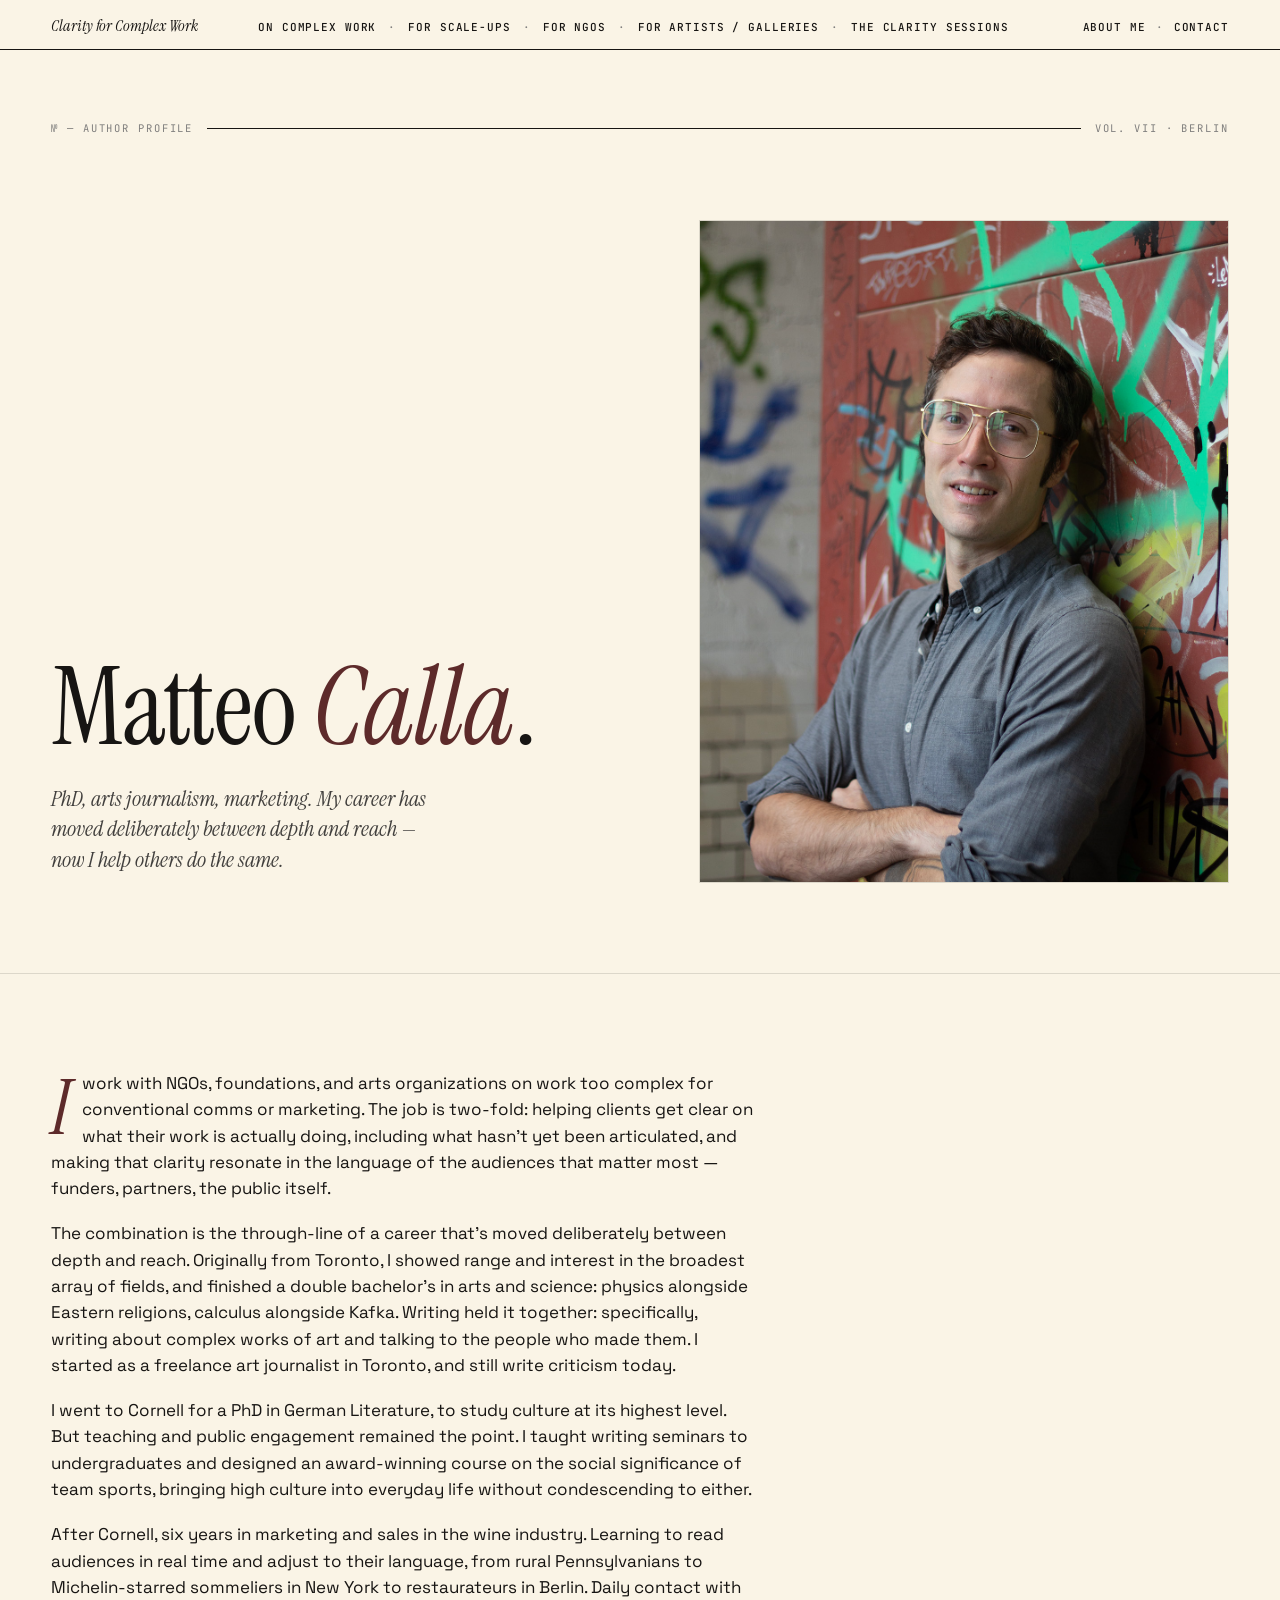
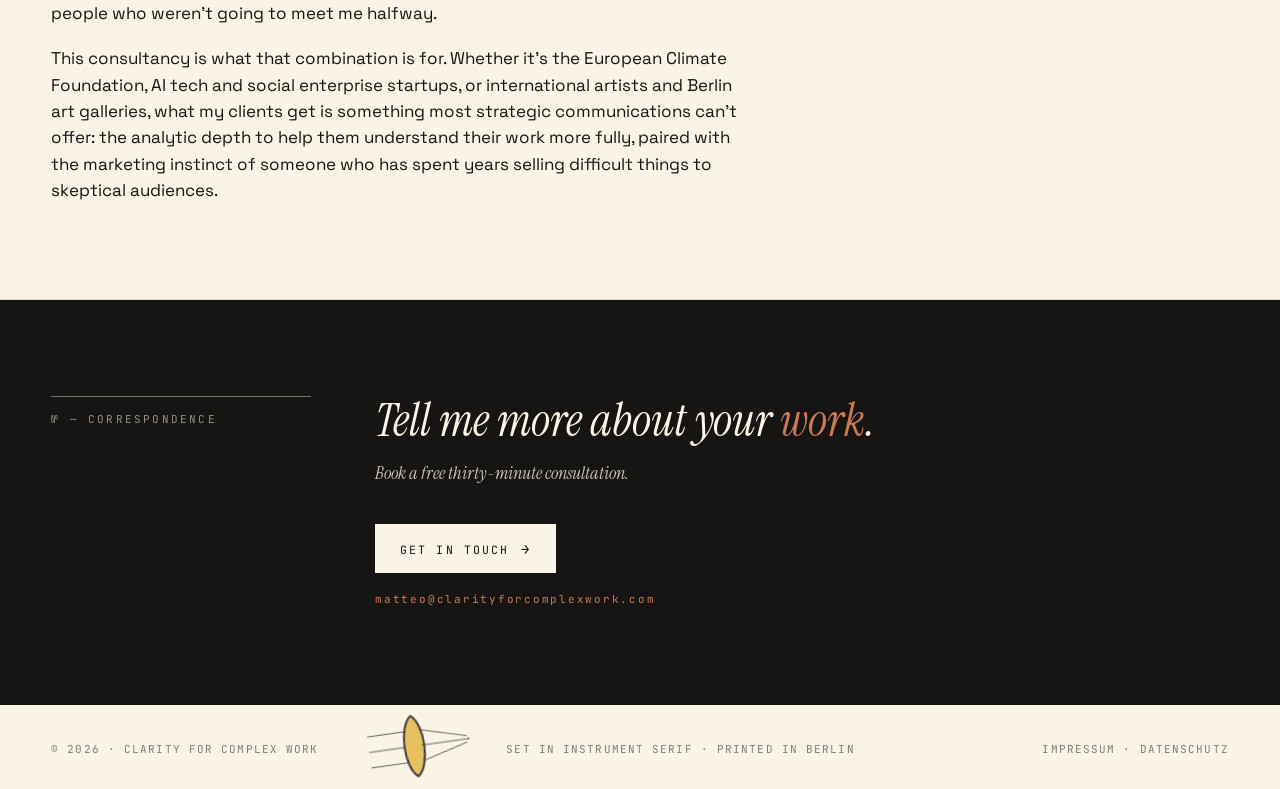
==== about.html @ 265bc861 "Add files via upload" ====
<!doctype html>
<html lang="en">
<head>
  <meta charset="utf-8" />
  <meta name="viewport" content="width=device-width, initial-scale=1" />
  <link rel="icon" type="image/svg+xml" href="favicon.svg" />
  <link rel="apple-touch-icon" href="apple-touch-icon.svg" />
  <title>About Matteo Calla · Clarity for Complex Work</title>
  <meta name="description" content="Matteo Calla. Strategic communications consultant. PhD, arts journalism, marketing – my career has moved deliberately between depth and reach." />

  <!-- Open Graph / social share -->
  <meta property="og:type" content="website" />
  <meta property="og:site_name" content="Clarity for Complex Work" />
  <meta property="og:title" content="About — Matteo Calla" />
  <meta property="og:description" content="Matteo Calla. Strategic communications consultant. PhD, arts journalism, marketing – my career has moved deliberately between depth and reach." />
  <meta property="og:url" content="https://clarityforcomplexwork.com/about.html" />
  <meta property="og:image" content="https://clarityforcomplexwork.com/og-image.png" />
  <meta property="og:image:width" content="1200" />
  <meta property="og:image:height" content="630" />
  <meta name="twitter:card" content="summary_large_image" />
  <meta name="twitter:title" content="About — Matteo Calla" />
  <meta name="twitter:description" content="Matteo Calla. Strategic communications consultant. PhD, arts journalism, marketing – my career has moved deliberately between depth and reach." />
  <meta name="twitter:image" content="https://clarityforcomplexwork.com/og-image.png" />
  <link rel="preconnect" href="https://fonts.googleapis.com" />
  <link rel="preconnect" href="https://fonts.gstatic.com" crossorigin />
  <link
    href="https://fonts.googleapis.com/css2?family=Old+Standard+TT:ital,wght@0,400;0,700;1,400&family=EB+Garamond:ital,wght@0,400;0,500;1,400&family=Instrument+Serif:ital@0;1&family=Playfair+Display:ital,wght@0,400;0,500;1,400&family=Space+Grotesk:wght@400;500;700&family=JetBrains+Mono:wght@400;500&display=swap"
    rel="stylesheet"
  />
  <link rel="stylesheet" href="styles.css" />
</head>
<body class="subpage">

  <!-- Shared nav. The current page's link gets .is-current so the
       active item picks up the accent color treatment. -->
  <nav class="nav">
    <div class="container nav-inner">
      <a class="nav-mark" href="index.html">Clarity <em>for</em> Complex Work</a>
      <button class="nav-toggle" type="button" aria-label="Toggle menu" aria-expanded="false"><span class="nav-toggle-menu">Menu</span><span class="nav-toggle-x">Close</span></button>
      <div class="nav-links">
        <a href="on-complex-work.html">On Complex Work</a>
        <a href="for-scale-ups.html">For Scale-Ups</a>
        <a href="for-ngos.html">For NGOs</a>
        <a href="for-artists.html">For Artists / Galleries</a>
        <a href="clarity-sessions.html">The Clarity Sessions</a>
      </div>
      <div class="nav-personal">
        <a href="about.html" class="is-current">About Me</a>
        <a class="nav-contact" href="mailto:matteo@clarityforcomplexwork.com">Contact</a>
      </div>
    </div>
  </nav>

  <!-- HERO — title + standfirst on the left, portrait on the right. -->
  <header class="sp-hero">
    <div class="container">
      <div class="hero-eyebrow">
        <span>№ — Author Profile</span>
        <span class="he-rule" aria-hidden="true"></span>
        <span class="he-vol">Vol. VII · Berlin</span>
      </div>
      <div class="sp-hero-grid">
        <div class="sp-hero-text">
          <h1 class="sp-title">Matteo <em>Calla</em>.</h1>
          <p class="sp-standfirst">PhD, arts journalism, marketing. My career has moved deliberately between depth and reach &mdash; now I help others do the same.</p>
        </div>
        <figure class="sp-hero-figure about-portrait">
          <img src="matteo-wall.jpg" alt="Portrait of Matteo Calla" />
        </figure>
      </div>
    </div>
  </header>

  <!-- BIO ESSAY — single column, drop cap on the opener. -->
  <section class="sp-section">
    <div class="container">
      <div class="sp-prose">
        <p class="dropcap">I work with NGOs, foundations, and arts organizations on work too complex for conventional comms or marketing. The job is two-fold: helping clients get clear on what their work is actually doing, including what hasn&rsquo;t yet been articulated, and making that clarity resonate in the language of the audiences that matter most &mdash; funders, partners, the public itself.</p>
        <p>The combination is the through-line of a career that’s moved deliberately between depth and reach. Originally from Toronto, I showed range and interest in the broadest array of fields, and finished a double bachelor’s in arts and science: physics alongside Eastern religions, calculus alongside Kafka. Writing held it together: specifically, writing about complex works of art and talking to the people who made them. I started as a freelance art journalist in Toronto, and still write criticism today.</p>
        <p>I went to Cornell for a PhD in German Literature, to study culture at its highest level. But teaching and public engagement remained the point. I taught writing seminars to undergraduates and designed an award-winning course on the social significance of team sports, bringing high culture into everyday life without condescending to either.</p>
        <p>After Cornell, six years in marketing and sales in the wine industry. Learning to read audiences in real time and adjust to their language, from rural Pennsylvanians to Michelin-starred sommeliers in New York to restaurateurs in Berlin. Daily contact with people who weren’t going to meet me halfway.</p>
        <p>This consultancy is what that combination is for. Whether it&rsquo;s the European Climate Foundation, AI tech and social enterprise startups, or international artists and Berlin art galleries, what my clients get is something most strategic communications can&rsquo;t offer: the analytic depth to help them understand their work more fully, paired with the marketing instinct of someone who has spent years selling difficult things to skeptical audiences.</p>
      </div>
    </div>
  </section>

  <!-- CORRESPONDENCE — compact dark CTA shared by every subpage. -->
  <section class="sp-cta">
    <div class="container sp-cta-grid">
      <p class="sp-cta-eyebrow">№ — Correspondence</p>
      <div class="sp-cta-body">
        <p class="sp-cta-line">Tell me more about your <em>work</em>.</p>
        <p class="sp-cta-sub">Book a free thirty-minute consultation.</p>
        <a class="sp-cta-btn" href="mailto:matteo@clarityforcomplexwork.com?subject=Hello%20%E2%80%94%20let%27s%20talk">Get in touch <span class="arr">→</span></a>
        <p class="sp-cta-email">matteo@clarityforcomplexwork.com</p>
      </div>
    </div>
  </section>

  <footer class="foot">
      <div class="marginalia marginalia-foot-lens foot-lens-static" aria-hidden="true">
        <svg viewBox="0 0 280 180" style="display:block;width:100%;height:auto;overflow:visible" aria-hidden="true">
          <defs>
            <filter id="rough-foot-lens" x="-15%" y="-15%" width="130%" height="130%">
              <feTurbulence type="fractalNoise" baseFrequency="0.035" numOctaves="2" seed="23"></feTurbulence>
              <feDisplacementMap in="SourceGraphic" scale="0.9"></feDisplacementMap>
            </filter>
          </defs>
          <g filter="url(#rough-foot-lens)" stroke-linecap="round" stroke-linejoin="round">
            <path d="M 10,52 L 102,52" stroke="var(--ill-ink)" stroke-width="2" fill="none"></path>
            <path d="M 10,90 L 102,90" stroke="var(--ill-ink)" stroke-width="2" fill="none"></path>
            <path d="M 10,128 L 102,128" stroke="var(--ill-ink)" stroke-width="2" fill="none"></path>
            <path d="M 120,16 C 152,40 152,140 120,164 C 88,140 88,40 120,16 Z" fill="var(--ill-fill)" stroke="var(--ill-ink)" stroke-width="5.5"></path>
            <path d="M 138,52 L 248,82" stroke="var(--ill-ink)" stroke-width="2" fill="none"></path>
            <path d="M 138,90 L 248,90" stroke="var(--ill-ink)" stroke-width="2" fill="none"></path>
            <path d="M 138,128 L 248,98" stroke="var(--ill-ink)" stroke-width="2" fill="none"></path>
            <circle cx="252" cy="90" r="2.5" fill="var(--ill-ink)"></circle>
          </g>
        </svg>
      </div>
    <div class="container foot-inner">
      <span>© 2026 · Clarity for Complex Work</span>
      <span>Set in Instrument Serif · Printed in Berlin</span>
      <span><a href="impressum.html">Impressum</a> · <a href="datenschutz.html">Datenschutz</a></span>
    </div>
  </footer>
  <script src="nav-menu.js"></script>
  <!-- Cloudflare Web Analytics -->
  <script defer src='https://static.cloudflareinsights.com/beacon.min.js' data-cf-beacon='{"token": "dcd0d2cc7058401081019d607f569e5e"}'></script>
  <!-- End Cloudflare Web Analytics -->
</body>
</html>
---- styles.css ----
/* Clarity for Complex Work — editorial site */

:root {
  /* Palette — these are the values the home page's React app sets
     at runtime via applyPalette() from TWEAK_DEFAULTS. We mirror them
     here so the subpages (which don't run that JS) render with the
     same paper / ink / accent as the home page. */
  --paper: #FAF4E6;
  --paper-2: #EEE8DB;
  --paper-3: #FAF4E7;
  --ink: #171513;
  --ink-2: #413F3D;
  --margin: #7F7E7D;
  --rule: #DCD7CA;
  --accent: #5D2A2A;
  --accent-soft: #7A5050;

  /* Type — home page's runtime default is Instrument Serif via
     applyFont(), so we use the same stack here. Body prose uses a
     separate sans (Space Grotesk) for legibility — it's more readable
     than the serif at body size and pairs cleanly with Instrument
     Serif on headings. */
  --serif: 'Space Grotesk', system-ui, -apple-system, sans-serif;
  --display: 'Instrument Serif', Georgia, serif;
  --italic: 'Instrument Serif', Georgia, serif;
  --mono: "JetBrains Mono", ui-monospace, "Courier New", monospace;

  --maxw: 1280px;
  --gutter: clamp(20px, 4vw, 56px);
}

* { box-sizing: border-box; }

html, body {
  margin: 0;
  padding: 0;
  background: var(--paper);
  color: var(--ink);
  font-family: var(--serif);
  font-size: 18px;
  line-height: 1.55;
  -webkit-font-smoothing: antialiased;
  text-rendering: optimizeLegibility;
}

body {
  /* subtle paper grain */
  background-image:
    radial-gradient(1px 1px at 22% 38%, rgba(25,23,19,.025) 50%, transparent 51%),
    radial-gradient(1px 1px at 78% 64%, rgba(25,23,19,.02) 50%, transparent 51%),
    radial-gradient(1px 1px at 56% 12%, rgba(25,23,19,.018) 50%, transparent 51%);
  background-size: 7px 7px, 11px 11px, 13px 13px;
}

a { color: var(--ink); text-decoration: none; }
a:hover { color: var(--accent); }

img { max-width: 100%; display: block; }

.container {
  max-width: var(--maxw);
  margin: 0 auto;
  padding-inline: var(--gutter);
}

/* ─── NAV / MASTHEAD BAR ─── */
.nav {
  border-bottom: 1px solid var(--ink);
  padding: 14px 0 10px;
  font-family: var(--mono);
  font-size: 11px;
  letter-spacing: 0.08em;
  text-transform: uppercase;
}
.nav-inner {
  display: flex;
  align-items: baseline;
  justify-content: space-between;
  gap: 24px;
}
.nav-mark {
  font-family: var(--display);
  font-style: italic;
  font-size: 16px;
  text-transform: none;
  letter-spacing: 0;
}
.nav-links {
  display: flex;
  align-items: center;
  gap: 0;
}
.nav-links a {
  color: var(--ink);
  font-weight: 500;
  transition: color .15s;
  text-decoration: none;
  white-space: nowrap;
  padding: 0 clamp(8px, 1.3vw, 16px);
  position: relative;
}
.nav-links a:first-child { padding-left: 0; }
.nav-links a:last-child { padding-right: 0; }
/* Separator dot between nav items — absolutely-positioned ::before
   on every item past the first, sitting at the item's leading edge
   so the dot rests halfway between neighbours. Color is forced to
   --margin so .is-current's accent color doesn't bleed into the dot. */
.nav-links a + a::before {
  content: "·";
  position: absolute;
  left: 0;
  top: 50%;
  transform: translate(-50%, -55%);
  color: var(--margin);
  pointer-events: none;
  font-weight: 400;
}
.nav-links:hover a:not(:hover) { color: var(--margin); }
.nav-links a:hover { color: var(--accent); }
.nav-links a.is-current { color: var(--accent); }
.nav-mark { text-decoration: none; color: var(--ink); }
@media (max-width: 1100px) {
  .nav { font-size: 10px; letter-spacing: 0.06em; }
  .nav-links a { padding: 0 8px; }
}
.nav-date { color: var(--margin); }
/* Contact slot replaces the old Vol/location tag on the far right
   of the masthead. Same mono small-caps tone as the rest of the
   nav so it doesn't pop as a CTA — it just behaves like a nav
   link that happens to open the user's mail client. */
.nav-contact {
  color: var(--ink);
  font-weight: 500;
  text-decoration: none;
  transition: color .15s;
}
.nav-contact:hover { color: var(--accent); }
.nav-links:hover ~ .nav-personal a { color: var(--margin); }

/* Right-aligned cluster pairing About Me with Contact — the two
   personal/transactional links sit together, separated from the
   five practice/idea links in .nav-links by the natural flex gap.
   Same dot-separator treatment as .nav-links for visual continuity. */
.nav-personal {
  display: flex;
  align-items: center;
  gap: 0;
}
.nav-personal a {
  color: var(--ink);
  font-weight: 500;
  padding: 0 14px;
  text-decoration: none;
  transition: color .15s;
  position: relative;
}
.nav-personal a:last-child { padding-right: 0; }
.nav-personal a + a::before {
  content: "·";
  position: absolute;
  left: -4px;
  top: 50%;
  transform: translateY(-50%);
  color: var(--margin);
  font-weight: 400;
}
.nav-personal:hover a:not(:hover) { color: var(--margin); }
.nav-personal a:hover { color: var(--accent); }

/* Mobile menu toggle — a "Menu / Close" text button in the same mono
   small-caps register as the nav (no hamburger icon, to stay in the
   editorial voice). Hidden on desktop; revealed ≤800px where it
   expands the full nav as a stacked list. (800px, not 720, because the
   horizontal nav stops fitting below ~795px.) */
.nav-toggle {
  display: none;
  background: none;
  border: 0;
  margin: 0;
  padding: 0;
  font-family: var(--mono);
  font-size: 11px;
  letter-spacing: 0.18em;
  text-transform: uppercase;
  color: var(--ink);
  cursor: pointer;
}
.nav-toggle .nav-toggle-x { display: none; }
.nav.nav-open .nav-toggle .nav-toggle-menu { display: none; }
.nav.nav-open .nav-toggle .nav-toggle-x { display: inline; }

/* Tablet band (801–880px): the masthead stays in its full horizontal
   layout here. The five practice links plus the mark and the right-hand
   About/Contact cluster only just fit, so tighten the inter-cluster gap
   and per-link padding in this band. Below 801px the horizontal nav
   cannot fit at all (it needs ~783px), so the stacked menu engages
   instead (see the ≤880px block below). The old 801–880 "cram" band
   (tightened gaps/padding) was removed: at tablet widths it left
   "Clarity for Complex Work" and "About Me" jammed against the row, so
   the toggle now takes over for the entire ≤880 range instead. */
@media (max-width: 880px) {
  .nav-inner { flex-wrap: wrap; align-items: center; }
  .nav-toggle { display: inline-flex; margin-left: auto; }

  /* Collapsed by default; both clusters become full-width stacked
     lists when the nav is open. */
  .nav-links,
  .nav-personal {
    display: none;
    flex-basis: 100%;
    width: 100%;
    flex-direction: column;
    align-items: stretch;
    gap: 0;
  }
  .nav.nav-open .nav-links { display: flex; margin-top: 12px; }
  .nav.nav-open .nav-personal { display: flex; margin-bottom: 4px; }
  .nav.nav-open .nav-personal a:not(.nav-contact) { display: block; }

  .nav-links a,
  .nav-personal a {
    display: block;
    width: 100%;
    padding: 14px 0;
    border-top: 1px solid var(--rule);
  }
  .nav-links a:first-child { padding-left: 0; }
  /* Drop the inline dot separators in stacked mode. */
  .nav-links a + a::before,
  .nav-personal a + a::before { display: none; }
}

/* ─────────────────────────────────────────────────────────────
   SUBPAGE CHROME — shared by About / Complexity / vertical pages
   These classes are prefixed sp-* to avoid collisions with the
   home-page classes. Subpages share the .nav and .foot from
   above, so chrome stays in lockstep with the home page.
   ───────────────────────────────────────────────────────────── */
body.subpage {
  background: var(--paper);
  color: var(--ink);
  font-family: var(--serif);
}

/* HERO — eyebrow line + 2-column title/photo block. The right
   column carries the hero image (real on About, placeholder on
   the verticals) so the page opens with both a face and a
   sentence. */
.sp-hero {
  padding: clamp(40px, 5.5vw, 76px) 0 clamp(48px, 7vw, 96px);
  border-bottom: 1px solid var(--rule);
}
.sp-hero .hero-eyebrow {
  margin-bottom: clamp(52px, 7vw, 84px);
}
.sp-hero-grid {
  display: grid;
  grid-template-columns: 1.1fr 1fr;
  gap: clamp(36px, 5vw, 72px);
  align-items: end;
}
.sp-hero-text { padding-bottom: 8px; }
.sp-title {
  font-family: 'Instrument Serif', 'Old Standard TT', Georgia, serif;
  font-weight: 400;
  font-size: clamp(58px, 8.5vw, 132px);
  line-height: 0.93;
  letter-spacing: -0.012em;
  margin: 0 0 26px;
  color: var(--ink);
  text-wrap: balance;
}
.sp-title em { font-style: italic; color: var(--accent); }
.sp-standfirst {
  font-family: var(--display);
  font-style: italic;
  font-size: clamp(18px, 1.7vw, 24px);
  line-height: 1.4;
  color: var(--ink-2);
  max-width: 40ch;
  margin: 0;
  text-wrap: pretty;
}

/* Text-only subpage heroes (the verticals + the essay — NOT the About
   portrait hero, NOT the cs-page): replace the full-width rule under the
   hero with a partial rule that spans only the title block, and tighten
   the drop into the first section so it no longer reads as the same big
   canyon used before the dark CTA. */
body:not(.cs-page) .sp-hero:has(> .container > .sp-hero-text) {
  border-bottom: 0;
  padding-bottom: clamp(26px, 3.2vw, 44px);
}
body:not(.cs-page) .sp-hero > .container > .sp-hero-text::after {
  content: "";
  display: block;
  width: clamp(240px, 46vw, 600px);
  max-width: 100%;
  height: 1px;
  background: var(--rule);
  margin-top: clamp(20px, 2.4vw, 32px);
}
body:not(.cs-page) .sp-hero:has(> .container > .sp-hero-text) + .sp-section {
  padding-top: clamp(28px, 3.4vw, 48px);
}

/* Hero figure — wraps either the real <img> or a placeholder
   block. Aspect-ratio keeps the layout stable across pages. */
.sp-hero-figure {
  margin: 0;
  aspect-ratio: 4/5;
  background: var(--paper-2);
  overflow: hidden;
  border: 1px solid var(--rule);
  position: relative;
}
.sp-hero-figure img {
  width: 100%;
  height: 100%;
  object-fit: cover;
  display: block;
}
.sp-photo-placeholder {
  position: absolute;
  inset: 0;
  background: repeating-linear-gradient(135deg, var(--paper-2) 0 14px, var(--paper-3) 14px 28px);
  display: flex;
  align-items: center;
  justify-content: center;
}
.sp-photo-placeholder::after {
  content: "Hero photo placeholder";
  font-family: var(--mono);
  font-size: 11px;
  letter-spacing: 0.2em;
  text-transform: uppercase;
  color: var(--margin);
}

/* SECTION — generic editorial section between hero and CTA. */
.sp-section {
  padding: clamp(56px, 7.5vw, 104px) 0;
  border-bottom: 1px solid var(--rule);
}
.sp-section:last-of-type { border-bottom: 0; }
.sp-section-eyebrow {
  font-family: var(--mono);
  font-size: 11.5px;
  letter-spacing: 0.22em;
  text-transform: uppercase;
  color: var(--ink);
  font-weight: 500;
  margin: 0 0 36px;
}
.sp-section-title {
  font-family: var(--display);
  font-style: italic;
  font-size: clamp(36px, 4.6vw, 64px);
  line-height: 1.04;
  margin: 0 0 clamp(28px, 3vw, 44px);
  color: var(--ink);
  text-wrap: balance;
}
.sp-section-title em { color: var(--accent); }
.sp-section-subtitle {
  font-family: var(--display);
  font-style: italic;
  font-size: clamp(20px, 1.8vw, 26px);
  line-height: 1.35;
  color: var(--ink-2);
  display: inline-block;
  max-width: 64ch;
  margin: 0 0 40px;
  padding-bottom: clamp(18px, 2vw, 28px);
  border-bottom: 1px solid var(--rule);
}

/* PROSE — editorial body text used by both About and Complexity
   essays, and by the vertical pages' Problem / Approach blocks. */
/* ─── ESSAY STRUCTURE (On Complex Work) ────────────────────────────
   Breaks a long single-column essay into three labelled movements
   with a structured "three ways" inset and one pull quote, so the
   page reads as a composed feature rather than a wall of text. */

/* Part label — mono eyebrow opening each movement, with a hairline
   rule above it for a clean section break. The first one drops the
   rule + top space since it sits right under the hero. */
.essay-part {
  font-family: var(--mono);
  font-size: 11.5px;
  letter-spacing: 0.22em;
  text-transform: uppercase;
  color: var(--margin);
  font-weight: 500;
  margin: clamp(40px, 5vw, 64px) 0 24px;
}
.essay-part:first-child {
  margin-top: 0;
}

/* Pull quote — hoists a vivid line out of the body into large
   display italic, indented with an accent rule. Breaks the column
   visually and gives the essay's best image room to breathe. */
/* Pull quote — centered within the text column (matches the prose
   measure, left-aligned like the body), moderate display size,
   measure tuned so it wraps to three lines at most. */
.essay-pull {
  margin: clamp(32px, 4vw, 52px) 0;
  padding: 0;
  max-width: 64ch;
  text-align: center;
}
.essay-pull blockquote {
  margin: 0 auto;
  max-width: 46ch;
  font-family: var(--display);
  font-style: italic;
  font-weight: 400;
  font-size: clamp(23px, 2.1vw, 30px);
  line-height: 1.2;
  letter-spacing: -0.005em;
  color: var(--accent);
  text-wrap: balance;
}
@media (max-width: 640px) {
  .essay-pull {
    margin: 1.8em 0;
  }
}

/* Three-ways inset — each "way" is a labelled row (mono number +
   italic display name on the left, body on the right), separated
   by hairlines. Mirrors the services-stack treatment so the page's
   most argument-dense passage becomes its most scannable. */
.essay-ways {
  display: grid;
  grid-template-columns: 1fr;
  margin: 4px 0 0;
}
.essay-way {
  display: grid;
  grid-template-columns: 240px 1fr;
  gap: 48px;
  padding: 26px 0 30px;
  align-items: start;
  border-bottom: 1px solid var(--rule);
}
.essay-way:first-child { padding-top: 0; }
.essay-way-head {
  display: flex;
  flex-direction: column;
  gap: 10px;
}
.essay-way-num {
  font-family: var(--mono);
  font-size: 11px;
  letter-spacing: 0.22em;
  text-transform: uppercase;
  color: var(--accent);
  font-weight: 500;
}
.essay-way-name {
  font-family: var(--display);
  font-style: italic;
  font-weight: 400;
  font-size: clamp(24px, 2.2vw, 32px);
  line-height: 1.05;
  color: var(--ink);
  letter-spacing: -0.005em;
  text-wrap: balance;
}
.essay-way-body {
  font-family: var(--serif);
  font-size: clamp(17px, 1.25vw, 19px);
  line-height: 1.55;
  color: var(--ink);
  text-wrap: pretty;
}
.essay-way-body p { margin: 0; }

/* Synthesis paragraph after the inset — slightly inset emphasis to
   read as the passage's conclusion. */
.essay-synthesis {
  margin-top: clamp(26px, 3vw, 38px);
}

@media (max-width: 720px) {
  .essay-way {
    grid-template-columns: 1fr;
    gap: 12px;
  }
}

/* ─── existing prose styles continue below ─────────────────────── */
.sp-prose {
  font-family: var(--serif);
  font-size: clamp(17px, 1.25vw, 19px);
  line-height: 1.55;
  color: var(--ink);
  max-width: 64ch;
  text-wrap: pretty;
}
.sp-prose p { margin: 0 0 1.1em; }
.sp-prose p:last-child { margin: 0; }
.sp-prose .dropcap::first-letter {
  font-family: var(--display);
  font-style: italic;
  font-size: 4.4em;
  float: left;
  line-height: 0.85;
  padding: 6px 12px 0 0;
  color: var(--accent);
}

/* LEDE — opening pull paragraph in essays / vertical pages.
   Larger italic display type, sits above the body and announces
   the argument like a deck on a feature story. */
.sp-prose .sp-prose-lede {
  font-family: var(--display);
  font-style: italic;
  font-weight: 400;
  font-size: clamp(22px, 2vw, 30px);
  line-height: 1.2;
  color: var(--accent);
  margin: 0 0 1.4em;
  max-width: none;
}
.sp-prose .sp-prose-lede > span {
  display: block;
  text-wrap: balance;
}
/* CODA — closing sentence framed as a pulled summary.
   Inline within its paragraph; bumps weight + size and shifts to
   the accent ink so it lands as the last word. */
.sp-prose .sp-prose-coda {
  font-style: italic;
  font-weight: 500;
  color: var(--accent);
  box-shadow: inset 0 -0.15em 0 rgba(201, 122, 85, 0.18);
  padding: 0 0.02em;
}
/* Underlined variant of the coda — a real rule beneath the line
   rather than the faint highlight, for a closing sentence that
   wants to land as the essay's signature. */
.sp-prose .sp-prose-coda--underline {
  box-shadow: none;
  text-decoration: underline;
  text-decoration-color: var(--accent);
  text-decoration-thickness: 1px;
  text-underline-offset: 0.18em;
}

/* SERVICES STACK — three labelled blocks (Strategic Comms /
   Thought Advisory / Workshops), filtered to a single audience
   column. Big serif items, mono row-label, thin rules. */
/* ─── SERVICES STACK — vertical pages (For Scale-Ups / NGOs /
   Artists). Editorial index treatment: mono number kicker + a
   bold serif-italic category title on the left, vertical
   italic-serif deliverables list with dotted rules on the right.
   Sub-list reads like a print-catalogue table of contents. */
.sp-svc-stack {
  display: grid;
  grid-template-columns: 1fr;
}
.sp-svc-block {
  display: grid;
  grid-template-columns: 260px 1fr;
  gap: 56px;
  padding: 28px 0 32px;
  align-items: start;
  border-bottom: 1px solid var(--rule);
}
.sp-svc-block:first-child { padding-top: 0; }
.sp-svc-block:last-child { border-bottom: 0; padding-bottom: 0; }
.sp-svc-label {
  display: flex;
  flex-direction: column;
  gap: 8px;
  font-family: var(--mono);
  font-size: 11px;
  letter-spacing: 0.22em;
  text-transform: uppercase;
  color: var(--ink);
}
.sp-svc-label .sp-svc-num {
  font-family: var(--mono);
  font-size: 11px;
  letter-spacing: 0.22em;
  text-transform: uppercase;
  color: var(--margin);
  font-weight: 500;
}
.sp-svc-label .sp-svc-name {
  font-family: var(--display);
  font-style: italic;
  font-weight: 400;
  font-size: clamp(26px, 2.4vw, 34px);
  line-height: 1.05;
  color: var(--ink);
  text-transform: none;
  letter-spacing: -0.005em;
  text-wrap: balance;
}
.sp-svc-list {
  list-style: none;
  margin: 0;
  padding: 0;
  font-family: var(--display);
  font-style: italic;
  font-weight: 400;
  font-size: clamp(22px, 2vw, 28px);
  line-height: 1.22;
  color: var(--ink);
}
.sp-svc-list li {
  padding: 6px 0;
  position: relative;
}
.sp-svc-list li::after { content: none; }

/* Stacked layout (mobile/tablet): the desktop version separates each
   service title from its list by putting it in its own left column. Once
   the block collapses to one column that cue is gone and the italic-serif
   title blends into the italic-serif list below it. Instrument Serif has no
   true bold (faux-bold looks crude), so instead set the title UPRIGHT and
   larger — an upright serif heading over an italic list is a clean
   hierarchy — and open up the gap so each title clearly heads its group. */
@media (max-width: 880px) {
  .sp-svc-block { gap: 4px; }
  .sp-svc-label { margin-bottom: 14px; }
  .sp-svc-label .sp-svc-name {
    font-style: normal;
    font-size: clamp(30px, 6vw, 38px);
    letter-spacing: -0.01em;
  }
}

/* CASE STUDY — redesigned per Matteo's brief. Top bar with the
   client name on the left and the year on the right, separated
   by a rule; deliverable type in mono caps beneath. Then a two-
   column block with the logo card and a single flowing description
   paragraph. Below it, a full-width testimonial block on its own
   tinted background with a circular avatar (or headshot) on the
   left and a large italic pull quote on the right. */
.sp-case-head {
  display: flex;
  justify-content: space-between;
  align-items: baseline;
  padding-bottom: 12px;
  margin: 0 0 8px;
  border-bottom: 1px solid var(--ink);
  gap: 16px;
  flex-wrap: wrap;
}
.sp-case-client {
  font-family: var(--display);
  font-style: italic;
  font-size: clamp(28px, 3.2vw, 42px);
  line-height: 1.05;
  margin: 0;
  color: var(--ink);
}
.sp-case-year {
  font-family: var(--mono);
  font-size: 11.5px;
  letter-spacing: 0.2em;
  color: var(--margin);
}
.sp-case-deliv {
  font-family: var(--mono);
  font-size: 11px;
  letter-spacing: 0.22em;
  text-transform: uppercase;
  color: var(--accent);
  margin: 0 0 clamp(32px, 4vw, 52px);
}
.sp-case-body {
  display: grid;
  grid-template-columns: 1fr 1.3fr;
  gap: clamp(36px, 4.5vw, 64px);
  align-items: start;
  margin: 0 0 clamp(44px, 5.5vw, 72px);
}
.sp-case-figure {
  aspect-ratio: 4/3;
  display: flex;
  align-items: center;
  justify-content: center;
  padding: clamp(32px, 4vw, 56px);
  border: 1px solid var(--ink);
  box-sizing: border-box;
}
.sp-case-figure img {
  max-width: 78%;
  max-height: 70%;
  object-fit: contain;
  display: block;
}
/* Full-bleed variant — for a logo that is itself a two-tone brand card
   (JERGON): fill the figure with the artwork so there's no letterbox and
   no seam between the logo's own colour split and a faked gradient bg. */
.sp-case-figure--bleed { padding: 0; }
.sp-case-figure--bleed img {
  max-width: 100%;
  max-height: 100%;
  width: 100%;
  height: 100%;
  object-fit: cover;
}
.sp-case-desc p {
  font-family: var(--serif);
  font-size: clamp(16.5px, 1.25vw, 19px);
  line-height: 1.55;
  color: var(--ink);
  margin: 0 0 1.1em;
  text-wrap: pretty;
}
.sp-case-desc p:last-child { margin: 0; }
/* Full-width testimonial. Lives below the body, fills the section
   container, with a tinted card background to set it off. */
.sp-case-quote {
  margin: 0;
  padding: clamp(40px, 5vw, 64px) clamp(32px, 5vw, 64px);
  background: var(--paper-2);
  border: 1px solid var(--rule);
  display: grid;
  grid-template-columns: 130px 1fr;
  gap: clamp(28px, 3.6vw, 52px);
  align-items: center;
}
.sp-case-avatar {
  width: 130px;
  height: 130px;
  border-radius: 50%;
  background: linear-gradient(135deg, #6b3232, #5d2a2a);
  display: flex;
  align-items: center;
  justify-content: center;
  color: var(--paper);
  font-family: var(--display);
  font-style: italic;
  font-size: 40px;
  letter-spacing: 0;
  overflow: hidden;
}
.sp-case-avatar img {
  width: 100%;
  height: 100%;
  object-fit: cover;
}
.sp-case-quote blockquote {
  margin: 0;
}
.sp-case-quote blockquote p {
  font-family: var(--display);
  font-style: italic;
  font-size: clamp(22px, 2.2vw, 34px);
  line-height: 1.28;
  color: var(--ink);
  margin: 0 0 18px;
  text-wrap: pretty;
}
.sp-case-quote blockquote p em { color: var(--accent); font-style: italic; }
.sp-case-quote blockquote p.sp-case-quote-body {
  font-family: var(--serif);
  font-style: normal;
  font-size: clamp(18px, 1.5vw, 22px);
  line-height: 1.55;
  color: var(--ink);
  margin: 0 0 20px;
}
.sp-case-quote cite {
  display: block;
  font-family: var(--mono);
  font-style: normal;
  font-size: 10.5px;
  letter-spacing: 0.2em;
  text-transform: uppercase;
  color: var(--ink);
}

@media (max-width: 880px) {
  .sp-hero-grid { grid-template-columns: 1fr; gap: 32px; }
  .sp-hero-figure { aspect-ratio: 4/3; max-height: 460px; }
  .sp-svc-block { grid-template-columns: 1fr; gap: 12px; }
  .sp-case-body { grid-template-columns: 1fr; gap: 28px; }
  .sp-case-quote { grid-template-columns: 1fr; justify-items: center; text-align: center; }
  .sp-cta-grid { grid-template-columns: 1fr; }
}

/* CORRESPONDENCE — compact dark CTA used at the bottom of every
   subpage. Borrows the dark palette + button treatment from the
   home page's № 06 Correspondence section, minus the method beats. */
/* ─── № II FLAGSHIP TEASER ─────────────────────────────────────────
   Dark inverted section that lives between Approach and Services
   on vertical subpages. Compact preview of The Clarity Sessions —
   pitch + a small "what's involved" sidebar + CTA to the full page.
   Treatment rhymes with the № Correspondence section at page foot
   so the page reads with two ink-on-paper "tiles" framing the
   cream-coloured editorial body. */
.sp-flagship {
  background: var(--paper-2);
  color: var(--ink);
  padding: clamp(64px, 8vw, 104px) 0;
  border-top: 1px solid var(--ink);
  border-bottom: 1px solid var(--ink);
}
.sp-flagship-eyebrow {
  color: var(--ink);
  opacity: 1;
}
.sp-flagship-grid {
  display: grid;
  grid-template-columns: 1.6fr 1fr;
  gap: clamp(36px, 5vw, 80px);
  align-items: start;
}
.sp-flagship-title {
  font-family: var(--display);
  font-weight: 400;
  font-style: normal;
  font-size: clamp(40px, 4.6vw, 64px);
  line-height: 1.02;
  letter-spacing: -0.01em;
  margin: 0 0 clamp(20px, 2vw, 28px);
  text-wrap: balance;
}
.sp-flagship-title em {
  font-style: italic;
  color: var(--accent);
}
.sp-flagship-pitch {
  font-family: var(--display);
  font-weight: 400;
  font-size: clamp(18px, 1.55vw, 22px);
  line-height: 1.45;
  margin: 0 0 18px;
  max-width: 56ch;
  color: var(--ink);
}
.sp-flagship-pitch--muted {
  color: var(--ink-2);
  font-style: italic;
}
.sp-flagship-cta {
  display: inline-flex;
  align-items: center;
  gap: 12px;
  margin-top: 12px;
  padding: 14px 22px 16px;
  border: 1px solid var(--ink);
  border-radius: 999px;
  font-family: var(--mono);
  font-size: 12px;
  letter-spacing: 0.18em;
  text-transform: uppercase;
  color: var(--ink);
  text-decoration: none;
  transition: background .15s, color .15s;
}
.sp-flagship-cta:hover {
  background: var(--ink);
  color: var(--paper);
}
.sp-flagship-cta .arr {
  font-style: normal;
  transition: transform .2s ease;
}
.sp-flagship-cta:hover .arr {
  transform: translateX(4px);
}

/* Aside: quiet sidebar with hairline rule above. The contents
   echo the body but pull back in weight + size so it reads as
   marginalia next to the main pitch. */
.sp-flagship-aside {
  border-top: 1px solid var(--ink);
  padding-top: 18px;
}
.sp-flagship-aside-label {
  font-family: var(--mono);
  font-size: 10.5px;
  letter-spacing: 0.22em;
  text-transform: uppercase;
  color: var(--margin);
  margin: 0 0 14px;
}
.sp-flagship-aside ul {
  margin: 0;
  padding: 0;
  list-style: none;
  display: flex;
  flex-direction: column;
  gap: 8px;
}
.sp-flagship-aside li {
  font-family: var(--display);
  font-style: italic;
  font-size: clamp(16px, 1.25vw, 19px);
  line-height: 1.35;
  color: var(--ink);
  padding-left: 18px;
  position: relative;
}
.sp-flagship-aside li::before {
  content: "\2726";
  position: absolute;
  left: 0;
  top: 0.3em;
  color: var(--accent);
  font-style: normal;
  font-size: 0.72em;
}
.sp-flagship-format {
  margin: 22px 0 0;
  font-family: var(--mono);
  font-size: 11px;
  letter-spacing: 0.2em;
  text-transform: uppercase;
  color: var(--margin);
}
.sp-flagship-format span { color: var(--ink); opacity: 1; }

@media (max-width: 820px) {
  .sp-flagship-grid { grid-template-columns: 1fr; }
}

/* ─── existing CTA section follows below ───────────────────────── */
.sp-cta {
  background: var(--ink);
  color: var(--paper);
  padding: clamp(56px, 7.5vw, 104px) 0;
}
.sp-cta-grid {
  display: grid;
  grid-template-columns: 260px 1fr;
  gap: clamp(40px, 5vw, 80px);
  align-items: start;
}
.sp-cta-eyebrow {
  font-family: var(--mono);
  font-size: 11px;
  letter-spacing: 0.2em;
  text-transform: uppercase;
  color: rgba(250,244,230,0.55);
  border-top: 1px solid rgba(250,244,230,0.42);
  padding-top: 14px;
  margin: 0;
}
.sp-cta-body { max-width: 580px; }
.sp-cta-line {
  font-family: var(--display);
  font-style: italic;
  font-size: clamp(28px, 3.6vw, 52px);
  line-height: 1.08;
  margin: 0 0 14px;
  color: var(--paper);
  text-wrap: balance;
}
.sp-cta-line em { color: #C97A55; font-style: italic; }
.sp-cta-sub {
  font-family: var(--display);
  font-style: italic;
  font-size: clamp(16px, 1.4vw, 21px);
  color: rgba(250,244,230,0.78);
  margin: 0 0 36px;
}
.sp-cta-btn {
  display: inline-flex;
  align-items: center;
  gap: 12px;
  padding: 14px 24px 12px;
  background: var(--paper);
  border: 1px solid var(--paper);
  color: var(--ink);
  font-family: var(--mono);
  font-size: 11.5px;
  letter-spacing: 0.18em;
  text-transform: uppercase;
  text-decoration: none;
  transition: background .15s, color .15s;
}
.sp-cta-btn:hover { background: var(--ink); color: var(--paper); }
.sp-cta-btn .arr { font-family: var(--mono); font-style: normal; font-size: 14px; }
.sp-cta-email {
  margin: 18px 0 0;
  font-family: var(--mono);
  font-size: 11px;
  letter-spacing: 0.16em;
  color: #C97A55;
}

@media (max-width: 880px) {
  .sp-hero-grid { grid-template-columns: 1fr; gap: 32px; }
  .sp-hero-figure { aspect-ratio: 4/3; max-height: 460px; }
  .sp-svc-block { grid-template-columns: 1fr; gap: 12px; }
  .sp-cta-grid { grid-template-columns: 1fr; }

  /* Across the whole mobile/stacked range the subpage eyebrow's top line
     should read just "Field Notes" — no № prefix, no "I." numeral, and no
     trailing rule. The masthead tag drops to its own second line. */
  .sp-hero .he-pre,
  .sp-hero .he-numeral,
  .sp-hero .he-rule { display: none; }
  .sp-hero .he-vol { flex-basis: 100%; }

  /* About portrait: the shared 4/3 figure crops this 2:3 photo on
     mobile/tablet. Give it the image's own ratio (and cap the width so it
     doesn't dominate the wider tablet column) so the whole portrait shows. */
  .about-portrait {
    aspect-ratio: 1181 / 1772;
    max-height: none;
    max-width: 360px;
    margin-inline: 0;
  }
  .about-portrait img { object-fit: contain; }
}

/* Tablet: there's room to run the About hero as two columns like desktop —
   title + standfirst on the left, the portrait beside them on the right
   (rather than stacked). Restore the desktop grid + gap; the portrait keeps
   its whole-image 2:3 ratio from the ≤880 rule above and fills its column. */
@media (min-width: 561px) and (max-width: 880px) {
  .sp-hero-grid {
    grid-template-columns: 1.1fr 1fr;
    gap: clamp(36px, 5vw, 72px);
  }
  .about-portrait { max-width: none; }
}

/* ─── HERO / MASTHEAD ─── */
.hero {
  padding: clamp(56px, 7.5vw, 96px) 0;
  border-bottom: 1px solid var(--ink);
  position: relative;
}
.hero-eyebrow {
  font-family: var(--mono);
  font-size: 10.5px;
  letter-spacing: 0.18em;
  text-transform: uppercase;
  color: var(--margin);
  display: flex;
  align-items: center;
  gap: 14px;
  margin-bottom: 22px;
}
/* The horizontal rule between the eyebrow's left-aligned metadata
   (№ 001 · Est.) and its right-aligned masthead tag (Vol. VII ·
   Berlin). Replaces the older ::after pseudo-element so we can put
   real content to the right of the line. */
.hero-eyebrow .he-rule {
  flex: 1;
  height: 1px;
  background: var(--ink);
  align-self: center;
}
.hero-eyebrow .he-vol { color: var(--margin); }
.hero-grid {
  display: grid;
  grid-template-columns: 1.15fr 1fr;
  gap: clamp(28px, 5vw, 72px);
  align-items: stretch;
}
/* Left column becomes a flex column with content pushed toward
   the bottom — title + subtitle sit at a nice low position, CTA
   row falls just below them, and the whole stack visually weights
   against the portrait on the right (whose nameplate anchors the
   same bottom edge). */
.hero-grid > div:first-child {
  display: flex;
  flex-direction: column;
  justify-content: flex-end;
}
.hero-title {
  font-family: var(--display);
  font-weight: 400;
  font-size: clamp(56px, 9vw, 132px);
  line-height: 0.92;
  letter-spacing: -0.02em;
  margin: 0 0 18px;
  text-wrap: balance;
}
.hero-title em {
  font-style: italic;
  color: var(--accent);
}
.hero-byline {
  margin: 0 0 28px;
  font-family: var(--display);
  font-size: 22px;
  line-height: 1.2;
  color: var(--ink);
  display: flex;
  align-items: baseline;
  gap: 12px;
  padding-bottom: 18px;
  border-bottom: 1px solid var(--rule);
  max-width: 36ch;
}
.byline-by {
  font-family: var(--mono);
  font-size: 10px;
  letter-spacing: 0.22em;
  text-transform: uppercase;
  color: var(--margin);
}
.byline-name {
  font-style: italic;
  font-size: 26px;
  letter-spacing: 0.005em;
}
.hero-sub {
  font-family: var(--display);
  font-style: normal;
  font-weight: 400;
  font-size: clamp(20px, 2.2vw, 26px);
  line-height: 1.4;
  color: var(--ink);
  max-width: 38ch;
  margin: 0 0 32px;
}
.hero-sub em {
  font-style: italic;
  color: var(--ink-2);
}
.hero-meta {
  display: flex;
  flex-wrap: wrap;
  gap: 14px 28px;
  font-family: var(--mono);
  font-size: 10.5px;
  letter-spacing: 0.14em;
  text-transform: uppercase;
  color: var(--margin);
  padding-top: 22px;
  border-top: 1px solid var(--rule);
}
.hero-meta b { color: var(--ink); font-weight: 500; }

.hero-portrait {
  position: relative;
  aspect-ratio: 4 / 5;
  background: var(--paper-2);
  overflow: hidden;
  border: 1px solid var(--ink);
}
.hero-portrait .ph-img {
  position: absolute;
  inset: 0;
  width: 100%;
  height: 100%;
  object-fit: cover;
  object-position: center 25%;
}
.hero-portrait .ph {
  position: absolute;
  inset: 0;
  background:
    repeating-linear-gradient(
      135deg,
      rgba(25,23,19,.06) 0 1px,
      transparent 1px 9px
    );
  display: flex;
  align-items: flex-end;
  justify-content: flex-start;
  padding: 18px;
  font-family: var(--mono);
  font-size: 10px;
  letter-spacing: 0.12em;
  text-transform: uppercase;
  color: var(--margin);
}
.hero-portrait .ph-fig {
  position: absolute;
  inset: 0;
  display: grid;
  place-items: center;
  color: var(--ink);
  opacity: 0.42;
  font-family: var(--display);
  font-style: italic;
  font-size: 22px;
}
.hero-right {
  display: flex;
  flex-direction: column;
}
.contributor-card {
  margin-top: 14px;
  padding: 16px 0 0;
  display: grid;
  grid-template-columns: 1fr;
  gap: 6px;
}
.contrib-rule {
  height: 1px;
  background: var(--ink);
  margin-bottom: 6px;
}
.contrib-name {
  font-family: var(--display);
  font-style: italic;
  font-size: 26px;
  line-height: 1;
  color: var(--ink);
}
.contrib-role {
  font-family: var(--mono);
  font-size: 10.5px;
  letter-spacing: 0.16em;
  text-transform: uppercase;
  color: var(--accent);
  line-height: 1.5;
  margin-bottom: 8px;
}
.contrib-meta {
  margin: 0;
  display: grid;
  grid-template-columns: 1fr;
  gap: 4px;
  border-top: 1px solid var(--rule);
  padding-top: 10px;
}
.contrib-meta > div {
  display: grid;
  grid-template-columns: 80px 1fr;
  gap: 12px;
  font-family: var(--mono);
  font-size: 10.5px;
  letter-spacing: 0.12em;
  text-transform: uppercase;
  align-items: baseline;
}
.contrib-meta dt { color: var(--margin); margin: 0; }
.contrib-meta dd { color: var(--ink); margin: 0; }

.hero-nameplate {
  margin-top: 16px;
  display: flex;
  align-items: baseline;
  flex-wrap: wrap;
  gap: 4px 16px;
}
.np-rule {
  flex: 0 0 100%;
  height: 1px;
  background: var(--ink);
  margin-bottom: 10px;
}
.np-name {
  font-family: var(--display);
  font-style: italic;
  font-weight: 400;
  font-size: clamp(34px, 4vw, 52px);
  line-height: 1;
  color: var(--ink);
  letter-spacing: -0.005em;
}
.np-role {
  font-family: var(--mono);
  font-size: 11px;
  letter-spacing: 0.22em;
  text-transform: uppercase;
  color: var(--accent);
}

/* Hero CTA row — primary "Get in touch" pill paired with ghost
   "What is complex work?" pill. Both share the hero-feature pill
   footprint; the ghost variant strips the fill so the primary
   action reads first while keeping the curiosity hook equally
   discoverable as an affordance. */
.hero-cta-row {
  display: flex;
  align-items: center;
  gap: 14px;
  flex-wrap: wrap;
  margin-top: clamp(28px, 3.4vw, 44px);
}
.hero-cta-row .hero-feature {
  margin-top: 0;
}
.hero-cta-row .hero-feature--ghost {
  background: transparent;
  border: 1px solid var(--ink);
}
.hero-cta-row .hero-feature--ghost .hero-feature-title {
  color: var(--ink);
}
.hero-cta-row .hero-feature--ghost .hero-feature-arrow {
  color: var(--accent);
}
.hero-cta-row .hero-feature--ghost:hover {
  background: var(--ink);
  border-color: var(--ink);
}
.hero-cta-row .hero-feature--ghost:hover .hero-feature-title {
  color: var(--paper);
}

/* Phone: keep the two hero CTAs side-by-side instead of wrapping to a
   stack. Each pill hugs its own text (no stretching, no floating arrow),
   with type/padding shrunk just enough that both fit one line at 390px. */
@media (max-width: 560px) {
  /* Eyebrow: on a narrow screen the flex:1 rule collapses to a broken
     ~14px stub and shoves "Vol. VII · Berlin" against the right edge.
     Drop the stretched rule so the three mono tags read as one tidy
     left-aligned line under the masthead, and centre the line vertically
     in the gap between the nav and the hero title. */
  .hero { padding-top: 38px; }
  /* Optically align the display title's first line with the mono grid:
     the large round "C" carries heavy left side-bearing, so its box sits
     at the margin but the ink looks ~0.06em indented next to the nav mark
     and eyebrow. text-indent nudges only the first line ("Clarity") flush;
     "for"/"Work" are unaffected. */
  .hero-title { text-indent: -0.06em; }
  .hero-eyebrow {
    flex-wrap: wrap;
    gap: 6px 0;
    margin-bottom: 40px;
  }
  .hero-eyebrow .he-rule { display: none; }
  /* middot between the two metadata tags on line 1 */
  .hero-eyebrow > span:nth-child(2)::before {
    content: "·";
    margin: 0 0.7em;
    color: var(--margin);
  }
  /* push the masthead tag onto its own second line so the row isn't jammed */
  .hero-eyebrow .he-vol { flex-basis: 100%; }

  /* "What is complex work" subpage: the top eyebrow line should read just
     "Field Notes" on mobile — drop the № prefix and the "I." numeral. */
  .sp-hero .he-pre,
  .sp-hero .he-numeral { display: none; }

  /* The portrait is a <figure>, so the UA default 40px side margin was
     centring it while the rest of the hero sits at the left margin. Pull
     it flush-left to match — and size it to the combined width of the two
     CTA buttons above so its right edge lines up with theirs. */
  .hero .hero-portrait { margin-inline: 0; max-width: 307px; }

  .hero-cta-row {
    flex-wrap: nowrap;
    align-items: stretch;
    gap: 10px;
    margin-top: 14px;
  }
  .hero-cta-row .hero-feature {
    flex: 0 1 auto;
    min-width: 0;
    align-items: center;
    gap: 8px;
    padding: 11px 15px;
  }
  .hero-cta-row .hero-feature-title { font-size: 15px; line-height: 1.15; }
  .hero-cta-row .hero-feature-arrow { font-size: 15px; flex: none; }
}

/* Calling-card variant of the nameplate — adds a "Get in touch"
   pill below the name + role, matching the hero-feature pill on
   the left column so the two CTAs read as siblings. The portrait
   + nameplate + pill together form the calling card. */
.hero-nameplate--card .np-break {
  flex: 0 0 100%;
  height: 0;
}
.hero-nameplate--card .np-contact.hero-feature {
  flex: 0 0 auto;
  align-self: flex-start;
  margin-top: 14px;
}

/* The hero stays two-column (title/sub/buttons | portrait, like desktop)
   all the way down through the tablet range — there's room — and only
   collapses to a single stacked column on actual phones (≤560px), where
   the eyebrow/CTA/portrait mobile rules above already take over. */
@media (max-width: 560px) {
  .hero-grid { grid-template-columns: 1fr; }
  .hero-portrait { max-width: 480px; aspect-ratio: 4/5; }
}

/* Two-column hero (tablet + desktop): line up the bottom of the CTA
   buttons in the left column with the bottom of "Matteo Calla" on the
   right. Two parts: (1) make the right column a flex column whose portrait
   absorbs any extra stretch, so the nameplate is always pinned to the row
   bottom (no slack can open beneath it); (2) trim the name's font descent
   (~0.12em) so its box bottom meets the baseline — otherwise the empty
   space below the descenderless "Matteo Calla" leaves the hard-edged
   buttons sitting visibly lower. */
@media (min-width: 561px) {
  .hero-grid > div:nth-child(2) { display: flex; flex-direction: column; }
  .hero-grid > div:nth-child(2) .hero-portrait { flex: 1 1 auto; }
  .np-name { margin-bottom: -0.12em; }
}

/* Tablet (two-column hero): drop the UA <figure> margin so the portrait
   fills its grid column flush — edges aligned with the nameplate rule and
   the right margin — instead of floating inset. Desktop keeps its own
   wider column where that inset reads as intentional breathing room. */
@media (min-width: 561px) and (max-width: 880px) {
  .hero .hero-portrait { margin-inline: 0; }
}

/* ─── CREDENTIALS — intro + flashing list ─── */
.cred-section {
  background: var(--ink);
  color: var(--paper);
  border-bottom: 1px solid var(--ink);
  padding: clamp(56px, 7.5vw, 96px) 0;
}
.cred-grid {
  display: grid;
  grid-template-columns: 1.1fr 1fr;
  gap: clamp(36px, 6vw, 80px);
  align-items: start;
}
.cred-intro {
  position: relative;
}
.cred-eyebrow {
  font-family: var(--mono);
  font-size: 11px;
  font-weight: 500;
  letter-spacing: 0.22em;
  text-transform: uppercase;
  color: var(--paper);
  margin-bottom: 22px;
  padding-bottom: 14px;
  border-bottom: 1px solid rgba(239,226,201,0.35);
}
.cred-intro p {
  font-family: var(--display);
  font-style: italic;
  font-weight: 400;
  font-size: clamp(22px, 2.6vw, 30px);
  line-height: 1.35;
  color: var(--paper);
  margin: 0;
  text-wrap: pretty;
}
.cred-flash {
  border-left: 1px solid rgba(239,226,201,0.22);
  padding-left: clamp(24px, 3vw, 40px);
  min-height: 320px;
  display: flex;
  flex-direction: column;
}
.cred-flash-label {
  font-family: var(--mono);
  font-size: 11px;
  font-weight: 500;
  letter-spacing: 0.22em;
  text-transform: uppercase;
  color: var(--paper);
  margin-bottom: 22px;
  padding-bottom: 14px;
  border-bottom: 1px solid rgba(239,226,201,0.35);
}
.cred-stack {
  display: flex;
  flex-direction: column;
  gap: 14px;
}
.cred-line {
  display: block;
  font-family: var(--display);
  font-style: italic;
  font-size: clamp(22px, 2.4vw, 28px);
  line-height: 1.4;
  color: rgba(239,226,201,0.32);
  transition: color .45s ease;
}
.cred-line.is-on {
  color: var(--paper);
}
.cred-mode-flicker .cred-line.is-on .cred-text {
  animation: cred-flicker .35s steps(2);
}
@keyframes cred-flicker {
  0%, 100% { opacity: 1; }
  40% { opacity: 0.3; }
  60% { opacity: 0.85; }
}

/* vertical ticker for marquee mode */
.cred-ticker {
  height: 44px;
  overflow: hidden;
  position: relative;
}
.cred-ticker ul {
  margin: 0;
  padding: 0;
  list-style: none;
  transition: transform .55s cubic-bezier(.7,.1,.2,1);
}
.cred-ticker li {
  height: 44px;
  display: flex;
  align-items: center;
  font-family: var(--display);
  font-style: italic;
  font-size: clamp(20px, 2.2vw, 26px);
  color: var(--paper);
  white-space: nowrap;
}

/* Phones only: stack the credentials section and apply legibility tweaks.
   Tablet (561–880px) keeps the desktop two-column layout — there's room. */
@media (max-width: 560px) {
  .cred-grid { grid-template-columns: 1fr; }
  .cred-flash { border-left: 0; padding-left: 0; border-top: 1px solid rgba(239,226,201,0.22); padding-top: 28px; }
  /* On a phone the desktop 32%-opacity resting state leaves five of the six
     credentials nearly illegible on a quick scroll, so the section's whole
     point (breadth) is lost. Lift the resting contrast on mobile; the moving
     spotlight (.is-on → full paper) still reads as a quiet accent. */
  .cred-line { color: rgba(239,226,201,0.62); }
  /* In the stacked layout the intro paragraph re-wraps wider, so the
     full-size 5em drop cap spans ~5 lines and strands a single line
     below it at the far-left margin. Shrink it so ~3 lines hug the cap
     and the rest flow uniformly underneath (matching the desktop intent
     and keeping the last line aligned with the lines above it). */
  .cred-section .dropcap::first-letter { font-size: 2.3em; padding-bottom: 0; }
}

/* ─── SECTION HEADERS ─── */
.section {
  padding: clamp(56px, 7.5vw, 96px) 0;
  border-bottom: 1px solid var(--ink);
}
.sec-head {
  display: block;
  margin-bottom: clamp(36px, 5vw, 60px);
  padding-bottom: 18px;
  border-bottom: 1px solid var(--rule);
}
/* The bottom-most text element inside any section head should not carry
   its own bottom margin — the gap from text to the grey rule is exactly
   sec-head's padding-bottom (18px), uniform across all sections. */
.sec-head :last-child,
.svc-head :last-child {
  margin-bottom: 0;
}
.sec-num {
  font-family: var(--mono);
  font-size: 11.5px;
  letter-spacing: 0.22em;
  text-transform: uppercase;
  color: var(--margin);
  margin: 0 0 22px;
}
.sec-title {
  font-family: var(--display);
  font-weight: 400;
  font-size: clamp(36px, 5vw, 64px);
  line-height: 1.0;
  letter-spacing: -0.015em;
  margin: 0;
  text-wrap: balance;
}
.sec-title em { font-style: italic; color: var(--accent); }

@media (max-width: 720px) {
  /* .sec-head already block-stacks across all breakpoints */
}

.cat-intro {
  font-family: var(--display);
  font-style: italic;
  font-size: clamp(20px, 2.4vw, 26px);
  line-height: 1.4;
  color: var(--ink-2);
  max-width: 56ch;
  margin: 0 0 56px;
}
.cat-list {
  border-top: 0;
}
.cat-card,
.cat-card--full {
  display: grid;
  grid-template-columns: 240px 1fr;
  gap: clamp(28px, 4vw, 56px);
  padding: 36px 0 40px;
  border-bottom: 1px solid var(--rule);
  align-items: start;
  position: relative;
}
.cat-card--full:last-child,
.cat-card:last-child { border-bottom: 0; }
.cat-card--full:hover,
.cat-card:hover { background: linear-gradient(to right, var(--paper-3), transparent 60%); }

/* Featured (hybrid leading entry) */
.cat-featured-wrap {
  border-top: 0;
  border-bottom: 0;
  margin-bottom: 48px;
}
.cat-card--featured {
  display: grid;
  grid-template-columns: 320px 1fr;
  gap: clamp(24px, 4vw, 56px);
  padding: 48px 24px 56px;
  align-items: start;
  background: linear-gradient(to right, var(--paper-3), transparent 70%);
  border: 0;
}
.cat-card--featured .cat-num-lg { font-size: 56px; }
.cat-card--featured .logo-slot { max-width: 200px; }
.cat-card--featured .cat-deliv {
  font-size: clamp(36px, 4.4vw, 56px);
  line-height: 1.0;
}
.cat-card--featured .cat-desc { font-size: 18px; max-width: 50ch; }

/* Grid (two-up) */
.cat-grid {
  display: grid;
  grid-template-columns: repeat(2, 1fr);
  border-top: 0;
}
.cat-card--grid {
  display: grid;
  grid-template-columns: 160px 1fr;
  gap: 22px;
  padding: 28px 28px 32px;
  border-bottom: 1px solid var(--rule);
  border-right: 1px solid var(--rule);
  align-items: start;
}
/* The bottom row of the 2-col grid (both cards) closes with an ink rule so
   the final hairline matches the ink top rule above the catalogue. Without
   this the left-hand last-row card kept its grey "between-rows" rule and
   visually misaligned with its right-hand neighbour. */
.cat-card--grid:nth-last-child(2):nth-child(odd),
.cat-card--grid:last-child { border-bottom: 0; }
.cat-card--grid:nth-child(2n) { border-right: 0; }
.cat-card--grid .cat-num-lg { font-size: 28px; }
.cat-card--grid .logo-slot { max-width: 90px; font-size: 16px; padding: 6px; }
.cat-card--grid .logo-slot .logo-hint { font-size: 7.5px; letter-spacing: 0.16em; }
.cat-card--grid .cat-deliv {
  font-size: clamp(22px, 2.4vw, 28px);
  line-height: 1.1;
  margin-bottom: 10px;
}
.cat-card--grid .cat-desc { font-size: 15px; line-height: 1.5; margin-bottom: 16px; }
.cat-card--grid .cat-tagline { gap: 4px 8px; margin-bottom: 8px; }
.cat-card--grid .cat-client-type { font-size: 10px; }
.cat-card--grid .cat-client { font-size: 16px; }
.cat-card--grid:hover { background: var(--paper-3); }

@media (max-width: 880px) {
  .cat-card--featured,
  .cat-card,
  .cat-card--full {
    grid-template-columns: 1fr;
    padding: 32px 0 36px;
  }
  .cat-card--featured { padding: 36px 16px 40px; }
  .cat-left-col { flex-direction: row; align-items: flex-start; gap: 20px; flex-wrap: wrap; }
  .cat-logo { max-width: 200px; }
  .cat-grid { grid-template-columns: 1fr; }
  .cat-card--grid { grid-template-columns: 130px 1fr; border-right: 0; }
  .cat-card--grid .cat-logo { max-width: 130px; }
}

.cat-left-col {
  display: flex;
  flex-direction: column;
  gap: 22px;
  align-items: flex-start;
}
.cat-num-col {
  display: flex;
  align-items: baseline;
  gap: 14px;
  padding-top: 4px;
}
.cat-num-lg {
  font-family: var(--display);
  font-style: italic;
  font-size: 36px;
  line-height: 1;
  color: var(--accent);
}
.cat-year {
  font-family: var(--mono);
  font-size: 10.5px;
  letter-spacing: 0.16em;
  text-transform: uppercase;
  color: var(--margin);
}

/* logo box — standard square, per-item background fills letterboxing */
.cat-logo {
  width: 100%;
  max-width: 240px;
  aspect-ratio: 1 / 1;
  border: 1px solid var(--rule);
  background: var(--paper-3);
  display: flex;
  align-items: center;
  justify-content: center;
  overflow: hidden;
  padding: 0;
}
.cat-card--featured .cat-logo { max-width: 320px; }
.cat-card--grid .cat-logo { max-width: 160px; }
.logo-img {
  width: 100%;
  height: 100%;
  object-fit: contain;
  object-position: center;
  display: block;
}
.logo-mono {
  font-family: var(--display);
  font-style: italic;
  font-size: 32px;
  color: var(--ink-2);
}

/* legacy placeholder (used when no logo image) */
.logo-slot {
  width: 100%;
  height: 100%;
  display: flex;
  flex-direction: column;
  align-items: center;
  justify-content: center;
  gap: 4px;
  font-family: var(--display);
  font-style: italic;
  font-size: 22px;
  color: var(--ink-2);
  padding: 8px;
  text-align: center;
}
.logo-slot .logo-hint {
  font-family: var(--mono);
  font-style: normal;
  font-size: 8.5px;
  letter-spacing: 0.18em;
  text-transform: uppercase;
  color: var(--margin);
}
.logo-slot .logo-img {
  width: 100%;
  height: 100%;
  object-fit: contain;
  object-position: center;
  display: block;
}

.cat-content {
  min-width: 0;
}
.cat-tagline {
  display: flex;
  flex-direction: column;
  align-items: flex-start;
  gap: 8px;
  margin-bottom: 14px;
  padding-bottom: 12px;
  border-bottom: 1px solid var(--rule);
}
.cat-client-type {
  font-family: var(--mono);
  font-size: 13px;
  font-weight: 600;
  letter-spacing: 0.24em;
  text-transform: uppercase;
  color: var(--accent);
  display: inline-flex;
  align-items: center;
  gap: 10px;
}
.cat-client-type::before {
  content: "";
  display: inline-block;
  width: 18px;
  height: 1.5px;
  background: var(--accent);
}
.cat-sep { display: none; }
.cat-client {
  font-family: var(--display);
  font-style: italic;
  font-size: 22px;
  color: var(--ink);
}
.cat-card--grid .cat-client-type { font-size: 11.5px; letter-spacing: 0.22em; }
.cat-card--grid .cat-client-type::before { width: 14px; }
.cat-card--featured .cat-client-type { font-size: 14px; }
.cat-deliv {
  font-family: var(--display);
  font-weight: 400;
  font-size: clamp(28px, 3.4vw, 40px);
  line-height: 1.05;
  letter-spacing: -0.01em;
  margin: 0 0 14px;
  text-wrap: balance;
}
.cat-desc {
  font-size: 17px;
  line-height: 1.55;
  color: var(--ink-2);
  margin: 0 0 20px;
  max-width: 60ch;
}
.cat-more {
  display: inline-flex;
  align-items: baseline;
  gap: 8px;
  font-family: var(--mono);
  font-size: 11px;
  letter-spacing: 0.22em;
  text-transform: uppercase;
  color: var(--ink);
  border-bottom: 1px solid var(--ink);
  padding-bottom: 4px;
  transition: color .15s, border-color .15s;
}
.cat-more:hover {
  color: var(--accent);
  border-bottom-color: var(--accent);
}
.cat-more-arr {
  font-family: var(--display);
  font-style: italic;
  font-size: 14px;
  letter-spacing: 0;
  transition: transform .2s;
}
.cat-more:hover .cat-more-arr { transform: translateX(4px); }

@media (max-width: 880px) {
  .cat-card {
    grid-template-columns: 80px 1fr;
    grid-template-areas:
      "num     logo"
      "content content";
    gap: 20px;
  }
  .cat-num-col { grid-area: num; }
  .cat-logo { grid-area: logo; justify-self: end; }
  .cat-content { grid-area: content; }
  .logo-slot { max-width: 100px; }
}
@media (max-width: 520px) {
  .cat-card {
    grid-template-columns: 1fr;
    grid-template-areas:
      "num"
      "logo"
      "content";
  }
  .cat-num-col { flex-direction: row; align-items: baseline; gap: 14px; }
  .cat-logo { justify-self: start; }
}

/* ─── APPROACH ─── */
/* Pillars layout: aphorism + "in three acts" subtitle + three columns.
   Top padding is intentionally tight: the preceding section's bottom
   border + this section's kicker line are already doing the divider work,
   so we don't need another canyon of white space between them. */
.section--approach {
  border-bottom: 0;
}
/* Stale override removed — services section now uses default .section
   padding so its bottom-padding matches the other sections, putting the
   floating divider visually equidistant from neighbouring content. */
.appr-kicker {
  font-family: var(--mono);
  font-size: 11px;
  letter-spacing: 0.22em;
  text-transform: uppercase;
  color: var(--margin);
  padding-bottom: 14px;
  margin-bottom: 28px;
  border-bottom: 1px solid var(--rule);
}
.appr-hero {
  font-family: var(--display);
  font-style: italic;
  font-weight: 400;
  font-size: clamp(36px, 5vw, 64px);
  line-height: 1.0;
  letter-spacing: -0.015em;
  color: var(--accent);
  text-wrap: balance;
  margin: 0 0 14px;
  max-width: 22ch;
}
.appr-hero em { font-style: normal; color: var(--ink); }
.appr-sub {
  font-family: var(--display);
  font-style: normal;
  font-size: clamp(22px, 2.6vw, 32px);
  line-height: 1.2;
  letter-spacing: -0.005em;
  color: var(--ink-2);
  margin: 0 0 28px;
}
.appr-sub em { font-style: italic; color: var(--accent); }
.appr-pillars {
  display: grid;
  grid-template-columns: repeat(3, 1fr);
  gap: 0;
  border-top: 0;
  border-bottom: 0;
}
/* Approach now uses default .sec-head spacing for cross-section
   consistency. */
.appr-col {
  padding: 44px 36px 44px 0;
  border-right: 1px solid var(--rule);
}
.appr-col:last-child { border-right: 0; padding-right: 0; }
.appr-col:not(:first-child) { padding-left: 36px; }
.appr-lbl {
  font-family: var(--display);
  font-style: italic;
  font-weight: 400;
  font-size: clamp(24px, 2.5vw, 30px);
  line-height: 1;
  letter-spacing: -0.005em;
  color: var(--ink);
  margin-bottom: 22px;
  display: flex;
  align-items: baseline;
  gap: 14px;
}
.appr-num {
  font-family: var(--display);
  font-style: italic;
  font-size: clamp(34px, 3.5vw, 44px);
  line-height: 1;
  letter-spacing: -0.01em;
  color: var(--accent);
}
.appr-head {
  font-family: var(--display);
  font-weight: 400;
  font-size: clamp(30px, 3.4vw, 42px);
  line-height: 1.0;
  letter-spacing: -0.015em;
  margin: 0 0 22px;
  text-wrap: balance;
}
.appr-head em { font-style: italic; color: var(--accent); }
.appr-body {
  font-family: var(--display);
  font-size: clamp(16px, 1.4vw, 18px);
  line-height: 1.45;
  color: var(--ink-2);
  margin: 0;
}
.appr-body em { font-style: italic; color: var(--ink); }

@media (max-width: 880px) {
  .appr-pillars { grid-template-columns: 1fr; }
  .appr-col {
    border-right: 0;
    border-bottom: 1px solid var(--rule);
    padding: 28px 0;
  }
  /* tighten the label/head rhythm on mobile so each act reads as a compact
     beat and the three-part stack isn't such a long scroll */
  .appr-lbl { margin-bottom: 14px; }
  .appr-head { margin-bottom: 14px; }
  .appr-col:not(:first-child) { padding-left: 0; }
  .appr-col:last-child { border-bottom: 0; padding-bottom: 0; }
}

/* ─── SERVICES · editorial matrix ───────────────────────────── */
/* services uses default .section padding for cross-section consistency */

.svc-head {
  display: block;
  gap: 32px;
  align-items: baseline;
  margin-bottom: clamp(36px, 5vw, 60px);
  padding-bottom: 18px;
  border-bottom: 1px solid var(--rule);
}
.svc-head .sec-num {
  font-family: var(--mono);
  font-size: 11.5px;
  letter-spacing: 0.22em;
  text-transform: uppercase;
  color: var(--margin);
  margin: 0 0 22px;
}
.svc-head .sec-title {
  font-family: var(--display);
  font-weight: 400;
  font-size: clamp(36px, 5vw, 64px);
  line-height: 1.0;
  letter-spacing: -0.015em;
  margin: 0 0 18px;
  text-wrap: balance;
}
.svc-head .sec-title em { font-style: italic; color: var(--accent); }
.svc-sub {
  font-family: var(--display);
  font-style: italic;
  font-size: clamp(20px, 2.2vw, 26px);
  line-height: 1.4;
  color: var(--ink-2);
  margin: 0;
  max-width: 58ch;
  text-wrap: pretty;
}
.svc-sub b {
  font-weight: 400;
  font-style: normal;
  color: var(--accent);
}

/* The grid — 4 cols × 4 rows. No heavy ink borders; everything reads
   as an open editorial grid with grey hairlines tracking the axes. */
.m-grid {
  display: grid;
  grid-template-columns: 260px 1fr 1fr 1fr;
}
.m-cell {
  padding: 22px 24px;
  border-right: 1px solid var(--rule);
  border-bottom: 1px solid var(--rule);
  background: var(--paper);
  transition: background-color .18s ease;
}
.m-cell:nth-child(4n) { border-right: 0; }
.m-grid > .m-cell:nth-last-child(-n+4) { border-bottom: 0; }

/* Hover spotlight: when any cell has the is-hover class (set by React
   based on which cell, row-head, or col-head the cursor is on), dim
   every cell that doesn't have it. Mirrors the testimonials section. */
.m-cell {
  transition: opacity .18s ease;
}
/* Hover spotlight — mode-dependent. The React component sets
   data-mode on .m-grid to one of "cell" | "row" | "col" | "".

   cell mode: a single data cell is hovered. Dim every non-is-hover cell
     (so other row heads + other col heads + other data cells fade).

   row mode: a row label is hovered. Dim data cells outside the row AND
     other row labels. ALL column labels stay full opacity.

   col mode: a column label is hovered. Dim data cells outside the column
     AND other column labels. ALL row labels stay full opacity. */

/* cell mode */
.m-grid[data-mode="cell"] .m-cell:not(.is-hover) {
  opacity: 0.22;
}

/* row mode */
.m-grid[data-mode="row"] .m-data:not(.is-hover),
.m-grid[data-mode="row"] .m-row-head:not(.is-hover),
.m-grid[data-mode="row"] .m-corner {
  opacity: 0.22;
}

/* col mode */
.m-grid[data-mode="col"] .m-data:not(.is-hover),
.m-grid[data-mode="col"] .m-col-head:not(.is-hover),
.m-grid[data-mode="col"] .m-corner {
  opacity: 0.22;
}

.m-col-head,
.m-row-head {
  display: flex;
  align-items: baseline;
  gap: 12px;
  background: var(--paper);
}
.m-col-head {
  padding-top: 4px;
  padding-bottom: 22px;
}
.m-label {
  font-family: var(--display);
  font-style: normal;
  font-weight: 400;
  font-size: clamp(22px, 2.6vw, 30px);
  line-height: 1.05;
  letter-spacing: -0.01em;
  color: var(--ink);
  text-wrap: balance;
}
.m-corner {
  background: var(--paper);
  border-right: 1px solid var(--rule);
  border-bottom: 1px solid var(--rule);
}

/* Cell content — italic-serif items, breathing room, dotted internal rules */
.m-cell ul {
  list-style: none;
  padding: 0;
  margin: 0;
  display: flex;
  flex-direction: column;
}
.m-cell li {
  font-family: var(--serif);
  font-size: clamp(14px, 1.1vw, 15.5px);
  line-height: 1.45;
  letter-spacing: -0.005em;
  color: var(--ink);
  padding: 8px 0;
  border-bottom: 1px dotted var(--rule);
}
.m-cell li:first-child { padding-top: 0; }
.m-cell li:last-child { border-bottom: 0; padding-bottom: 0; }

@media (max-width: 880px) {
  /* svc-head already block-stacks */
  .m-grid { grid-template-columns: 1fr; }
  .m-cell, .m-col-head, .m-row-head, .m-corner {
    border-right: 0 !important;
    border-bottom: 1px solid var(--rule);
  }
  .m-corner { display: none; }
  .m-col-head .m-label,
  .m-row-head .m-label {
    /* on mobile, the heads become breaks between sections */
    font-style: italic;
    color: var(--accent);
  }
}

/* Section-close floating divider — Option B.
   Catalogue, Approach, and Services each end with a single ink hairline
   that sits at the section's outer bottom edge. Because adjacent sections
   have roughly equal vertical padding, this places the line visually
   midway in the gap between sections — a quiet chapter break, not a
   closing frame. Width matches the inner container (max-width minus
   gutters), never running edge-to-edge of the viewport. */
.section--catalogue,
.section--approach,
.section--services {
  position: relative;
}
.section--catalogue::after,
.section--approach::after,
.section--services::after {
  content: "";
  position: absolute;
  left: 50%;
  bottom: 0;
  width: calc(min(100%, var(--maxw)) - var(--gutter) * 2);
  height: 1px;
  background: var(--ink);
  transform: translateX(-50%);
}

/* Drop the old section-level borders — the floating divider above is
   now the section close. */
.section--catalogue { border-bottom: 0; }
.section--approach { border-bottom: 0; }
.section--services { border-bottom: 0; }
#services.section { border-bottom: 0; }

/* Drop the old per-grid services divider — services now uses the
   shared section-level ::after. */
.m-grid::after { content: none; }

/* ─── SERVICES — mobile/tablet redesign (≤880px) ──────────────
   The desktop x/y matrix (service type × audience) can't fold into a
   narrow viewport, so below 880px it's swapped for an audience-led
   layout. Two variants, toggled by the "Services (mobile)" tweak:
     • Tabs  — pick an audience, see its three service groups + a CTA
     • Cards — every audience stacked as a card with the same groups
   Tablet (561–880px) uses the extra width to lay each audience's
   three groups side-by-side. Desktop keeps .m-grid; .svc-m is hidden. */
.svc-m { display: none; }
@media (max-width: 880px) {
  .m-grid { display: none; }
  .svc-m { display: block; }
}

/* Tabs */
.svc-m-tabs {
  display: flex;
  gap: 4px;
  border-bottom: 1px solid var(--rule);
  margin-bottom: clamp(22px, 4vw, 30px);
}
.svc-m-tab {
  appearance: none;
  flex: 1;
  background: transparent;
  border: 0;
  border-bottom: 2px solid transparent;
  margin-bottom: -1px;
  padding: 8px 4px 14px;
  font-family: var(--display);
  font-style: italic;
  font-size: clamp(16px, 4.3vw, 23px);
  line-height: 1.05;
  color: var(--margin);
  cursor: pointer;
  transition: color .18s ease, border-color .18s ease;
}
.svc-m-tab.is-active {
  color: var(--accent);
  border-bottom-color: var(--accent);
}

/* Shared service groups (tabs + cards) */
.svc-m-group { margin: 0 0 clamp(22px, 4.5vw, 30px); }
.svc-m-group-label {
  font-family: var(--mono);
  font-size: 10.5px;
  letter-spacing: 0.18em;
  text-transform: uppercase;
  color: var(--accent);
  margin: 0 0 10px;
}
.svc-m-group ul { list-style: none; margin: 0; padding: 0; }
.svc-m-group li {
  font-family: var(--serif);
  font-size: clamp(15px, 1.1vw, 16px);
  line-height: 1.45;
  color: var(--ink);
  position: relative;
  padding: 8px 0 8px 18px;
  border-bottom: 1px dotted var(--rule);
}
.svc-m-group li:last-child { border-bottom: 0; }
.svc-m-group li::before {
  content: '\2726';
  position: absolute;
  left: 0;
  top: 9px;
  font-size: 10px;
  color: var(--accent);
}

/* Tab CTA */
.svc-m-cta {
  display: inline-flex;
  align-items: center;
  gap: 9px;
  font-family: var(--mono);
  font-size: 11px;
  letter-spacing: 0.16em;
  text-transform: uppercase;
  color: var(--paper);
  background: var(--accent);
  padding: 13px 20px;
  text-decoration: none;
  border-radius: 2px;
}
.svc-m-cta span { transition: transform .2s ease; }
.svc-m-cta:hover span { transform: translateX(3px); }

/* Cards */
.svc-m-card {
  display: block;
  text-decoration: none;
  color: inherit;
  border: 1px solid var(--rule);
  border-radius: 3px;
  padding: clamp(20px, 4.5vw, 26px);
  margin: 0 0 16px;
  transition: border-color .18s ease;
}
.svc-m-card:last-child { margin-bottom: 0; }
.svc-m-card:hover { border-color: var(--accent); }
.svc-m-card-head {
  display: flex;
  align-items: baseline;
  justify-content: space-between;
  gap: 12px;
  margin: 0 0 clamp(18px, 3.5vw, 24px);
  padding-bottom: 12px;
  border-bottom: 1px solid var(--rule);
}
.svc-m-card-name {
  font-family: var(--display);
  font-style: italic;
  font-size: clamp(21px, 5.4vw, 28px);
  line-height: 1.04;
  color: var(--accent);
}
.svc-m-card-arr {
  font-family: var(--display);
  font-size: 22px;
  color: var(--accent);
  transition: transform .2s ease;
}
.svc-m-card:hover .svc-m-card-arr { transform: translateX(4px); }
.svc-m-card-body .svc-m-group:last-child { margin-bottom: 0; }

/* Tablet (561–880px): use the width — lay the three service groups
   of the active audience (tabs) or of each card side-by-side, so the
   cross-section reads almost like a compact per-audience matrix. */
@media (min-width: 561px) and (max-width: 880px) {
  .svc-m--tabs .svc-m-groups {
    display: grid;
    grid-template-columns: repeat(3, 1fr);
    gap: clamp(22px, 3.4vw, 36px);
  }
  .svc-m--tabs .svc-m-groups .svc-m-group { margin-bottom: 0; }
  .svc-m--tabs .svc-m-cta { margin-top: clamp(26px, 4vw, 36px); }
  .svc-m-card-body {
    display: grid;
    grid-template-columns: repeat(3, 1fr);
    gap: clamp(20px, 3vw, 30px);
  }
  .svc-m-card-body .svc-m-group { margin-bottom: 0; }
}

/* ─── TESTIMONIALS — typographic spread (no cards) ───────────── */

.section--testimonials {
  /* uses default .section vertical padding so the floating ink divider
     above sits equidistant between services and testimonials content. */
}

.avatar {
  border-radius: 999px;
  display: flex;
  align-items: center;
  justify-content: center;
  color: var(--paper);
  flex: 0 0 auto;
  overflow: hidden;
  box-shadow: 0 1px 0 rgba(0,0,0,.08), 0 0 0 1px rgba(0,0,0,.04);
}
.avatar-init {
  font-family: var(--display);
  font-style: italic;
  font-size: 0.34em;
  letter-spacing: 0.02em;
  line-height: 1;
}
.avatar-photo {
  object-fit: cover;
  display: block;
  filter: grayscale(1) contrast(1.04);
  border-radius: 999px;
}

/* Asymmetric typographic spread.
   6-col grid; quotes span 4/3/2 cols by size. No cards — page bleeds
   through. Quote size carries the visual hierarchy. */
.ts-grid {
  display: grid;
  grid-template-columns: repeat(6, 1fr);
  grid-auto-flow: dense;
  gap: 48px 36px;
  align-items: start;
}
.ts {
  margin: 0;
  padding: 0;
  display: flex;
  flex-direction: column;
  gap: 18px;
  position: relative;
  transition: opacity .25s ease;
  opacity: 1;
}
.ts.lg { grid-column: span 4; }
.ts.md { grid-column: span 3; }
.ts.sm { grid-column: span 2; }

.ts blockquote {
  margin: 0;
  font-family: var(--display);
  font-style: italic;
  line-height: 1.2;
  color: var(--ink);
  text-wrap: pretty;
  font-weight: 400;
  letter-spacing: -0.005em;
  position: relative;
}
.ts blockquote::before {
  content: "\201C";
  display: block;
  font-family: var(--display);
  font-style: italic;
  font-size: 1.2em;
  line-height: 0.4;
  color: var(--accent);
  opacity: 0.7;
  margin-bottom: 0.15em;
}
.ts blockquote em { font-style: normal; color: var(--accent); }
.ts blockquote :is(h1, h2, h3, h4, h5, h6, p) {
  margin: 0;
  font: inherit;
  color: inherit;
  letter-spacing: inherit;
}
.ts.lg blockquote { font-size: clamp(28px, 3.6vw, 42px); line-height: 1.15; }
.ts.md blockquote { font-size: clamp(20px, 2.2vw, 26px); }
.ts.sm blockquote { font-size: clamp(18px, 1.7vw, 20px); line-height: 1.3; }

.ts-body {
  margin: 0;
  font-family: "Space Grotesk", system-ui, sans-serif;
  color: var(--margin);
  line-height: 1.5;
  text-wrap: pretty;
  font-weight: 400;
}
.ts.lg .ts-body { font-size: clamp(15px, 1.1vw, 17px); }
.ts.md .ts-body { font-size: 14.5px; line-height: 1.5; }
.ts.sm .ts-body { font-size: 13.5px; line-height: 1.5; }

.ts-head {
  display: flex;
  align-items: center;
  gap: 12px;
  padding-top: 16px;
  border-top: 1px solid var(--rule);
}
.ts-head figcaption {
  display: flex;
  flex-direction: column;
  gap: 1px;
}
.ts-who {
  font-family: var(--display);
  font-style: italic;
  font-size: 18px;
  line-height: 1.1;
  color: var(--ink);
}
.ts-org {
  font-family: var(--mono);
  font-size: 10px;
  letter-spacing: 0.16em;
  text-transform: uppercase;
  color: var(--ink);
  margin-top: 4px;
}
.ts-city {
  font-family: var(--mono);
  font-size: 9.5px;
  letter-spacing: 0.14em;
  text-transform: uppercase;
  color: var(--margin);
  margin-top: 1px;
}

/* Spotlight: dim other quotes ONLY when one is actively being hovered.
   `:has(...)` ensures we don't dim while the cursor is just floating in
   gaps between quotes. */
.ts-grid:has(.ts:hover) .ts:not(:hover) {
  opacity: 0.22;
}

@media (max-width: 880px) {
  .ts-grid { grid-template-columns: 1fr; gap: 36px; }
  .ts.lg, .ts.md, .ts.sm { grid-column: 1 / -1; }
}

/* ─── CTA — How we work together (dark Method + CTA panel) ─── */
.section--cta {
  background: var(--ink);
  color: var(--paper);
  padding-top: clamp(56px, 7.5vw, 96px);
  padding-bottom: clamp(56px, 7.5vw, 96px);
  border-bottom: 0;
}
.section--cta .sec-head {
  border-bottom-color: rgba(250,244,230,0.22);
}
.section--cta .sec-num { color: rgba(250,244,230,0.55); }
.section--cta .sec-title { color: var(--paper); }
.section--cta .sec-title em { color: #C97A55; }

.ctaA {
  display: grid;
  grid-template-columns: 1.4fr 1fr;
  gap: 64px;
  align-items: start;
}
.ctaA-method { display: flex; flex-direction: column; gap: 36px; }
.ctaA-beat {
  display: grid;
  grid-template-columns: 56px 1fr;
  gap: 18px;
  align-items: baseline;
  padding-bottom: 28px;
  border-bottom: 1px solid rgba(250,244,230,0.15);
}
.ctaA-beat:last-child { border-bottom: 0; padding-bottom: 0; }
.ctaA-num {
  font-family: var(--display);
  font-style: italic;
  font-size: 36px;
  line-height: 1;
  color: #C97A55;
}
.ctaA-t {
  font-family: var(--display);
  font-style: italic;
  font-weight: 400;
  font-size: clamp(24px, 2.6vw, 30px);
  line-height: 1.1;
  letter-spacing: -0.005em;
  color: #C97A55;
  margin: 0 0 8px;
}
.ctaA-b {
  font-family: var(--serif);
  font-size: clamp(15px, 1.4vw, 17px);
  line-height: 1.55;
  color: rgba(250,244,230,0.82);
  margin: 0;
  max-width: 48ch;
  text-wrap: pretty;
}
.ctaA-panel {
  background: var(--paper);
  color: var(--ink);
  padding: 36px 32px 32px;
  display: flex;
  flex-direction: column;
  gap: 18px;
}
.ctaA-open {
  font-family: var(--display);
  font-style: italic;
  font-size: clamp(18px, 1.8vw, 22px);
  line-height: 1.4;
  margin: 0;
  color: var(--ink-2);
}
.ctaA-invite {
  font-family: var(--display);
  font-style: italic;
  font-size: clamp(28px, 3.2vw, 38px);
  line-height: 1.05;
  letter-spacing: -0.01em;
  color: var(--accent);
  margin: 0;
  text-wrap: balance;
}
.ctaA-btn {
  display: inline-flex;
  align-items: center;
  gap: 12px;
  background: var(--ink);
  color: var(--paper);
  font-family: var(--display);
  font-style: italic;
  font-size: 22px;
  padding: 16px 24px;
  text-decoration: none;
  letter-spacing: -0.005em;
  margin-top: 8px;
  align-self: flex-start;
  transition: background .15s;
}
.ctaA-btn:hover { background: #2B2620; color: var(--paper); }
.ctaA-btn .arr { font-family: var(--mono); font-style: normal; font-size: 14px; }
.ctaA-meta {
  margin-top: 8px;
  padding-top: 18px;
  border-top: 1px solid var(--rule);
  display: flex;
  flex-direction: column;
  gap: 6px;
  font-family: var(--mono);
  font-size: 10.5px;
  letter-spacing: 0.16em;
  text-transform: uppercase;
  color: #C97A55;
}

@media (max-width: 880px) {
  /* On mobile the three "method" beats pushed the actual contact button
     ~970px below the heading — the conversion action was buried almost a
     full screen down. Reorder so the panel (invite + button + email) sits
     directly under the heading, with the method beats below as supporting
     detail for anyone who keeps scrolling. */
  .ctaA {
    display: flex;
    flex-direction: column;
    gap: 40px;
  }
  .ctaA-panel { order: -1; }
  /* Tighten the rhythm between the three steps (like Approach) so the
     supporting method isn't such a long scroll. */
  .ctaA-method { gap: 22px; }
  .ctaA-beat { padding-bottom: 20px; }
}

/* ─── FOOTER ─── */
.foot {
  padding: 36px 0 28px;
  font-family: var(--mono);
  font-size: 11px;
  letter-spacing: 0.1em;
  text-transform: uppercase;
  color: var(--margin);
}
.foot-inner {
  display: flex;
  justify-content: space-between;
  flex-wrap: wrap;
  gap: 18px;
}
.foot a { color: var(--margin); }
.foot a:hover { color: var(--ink); }

/* ─── WHIMSY: drop caps + ornaments ─── */
.dropcap::first-letter {
  font-family: var(--display);
  font-style: italic;
  font-size: 5em;
  float: left;
  line-height: 0.85;
  padding: 6px 10px 0 0;
  color: var(--accent);
}
.ornament {
  font-family: var(--display);
  font-style: italic;
  text-align: center;
  font-size: 22px;
  color: var(--accent);
  letter-spacing: 0.4em;
  margin: 32px 0 0;
}
.marg {
  font-family: var(--display);
  font-style: italic;
  font-size: 13px;
  line-height: 1.4;
  color: var(--margin);
  position: absolute;
  right: 100%;
  width: 110px;
  margin-right: 14px;
  text-align: right;
  top: 40px;
}
@media (max-width: 980px) { .marg { display: none; } }

/* ─── CREDENTIAL motion variants ─── */
.cred-mode-fade .cred-track {
  animation: none;
  justify-content: center;
}
.cred-mode-fade .cred-track > span { display: none; }
.cred-mode-fade .cred-track > span.is-on { display: inline-flex; animation: fadeUp .6s ease both; }
@keyframes fadeUp { from { opacity: 0; transform: translateY(8px);} to { opacity: 1; transform: translateY(0);} }

.cred-mode-flicker .cred-track > span { animation: flicker 4s steps(1) infinite; }
@keyframes flicker { 0%, 95%, 100% { opacity: 1;} 96%, 98% { opacity: 0.3;} 97% { opacity: 0.8;}}

/* ─── MARGINALIA — hand-drawn spot illustrations ─────────────
   Each .marginalia-* is absolutely positioned inside its host
   section. They live in the gutters and corners, never overlapping
   body text, and tilt off-grid for a hand-drawn feel.

   Each spot composes three transforms via CSS custom properties:
     --rot   the at-rest rotation, set per .marginalia-*
     --dx --dy  drag offset, set inline by the Spot wrapper in JS
   so the same transform line carries both the design tilt and the
   user's drag offset, and they don't fight each other.

   pointer-events: auto so the user can grab any spot and drag it
   to a new home. Opacity rides the Whimsy slider via --whimsy.
   (Class is .marginalia, not .marg — the latter is already used by
   an unrelated italic text element elsewhere in this stylesheet.) */
.marginalia {
  position: absolute;
  pointer-events: auto;
  cursor: grab;
  z-index: 3;
  transform: translate(var(--dx, 0px), var(--dy, 0px)) rotate(var(--rot, 0deg));
  transform-origin: center center;
  opacity: calc(0.45 + 0.55 * var(--whimsy, 0.6));
  transition: opacity 240ms ease;
  user-select: none;
  touch-action: none;
  -webkit-user-drag: none;
}
.marginalia:hover {
  opacity: calc(0.55 + 0.55 * var(--whimsy, 0.6));
}
.marginalia:active { cursor: grabbing; }
.marginalia svg { pointer-events: none; }
/* let illustrations bleed slightly past section edges, like spot
   art running into the page margin */
.hero,
.cred-section,
.section--testimonials,
.section--cta,
.foot {
  position: relative;
  overflow: visible;
}
.section--catalogue,
.section--approach,
.section--services { overflow: visible; }

/* On dark sections (CTA + Credentials), the ink color flips to cream
   so outlined strokes still read against the black background.
   Yellow fills stay yellow. */
.section--cta .marginalia,
.cred-section .marginalia { --ill-ink: var(--paper); }

/* Hero — eye in the upper-right margin, glancing down toward the
   masthead. Tucks above the portrait column without crowding it. */
.marginalia-hero-eye {
  --rot: -10deg;
  top: clamp(-12px, 1.5vw, 18px);
  right: clamp(2%, 4vw, 6%);
  width: clamp(140px, 14vw, 200px);
}

/* Credentials — little typewriter in the bottom-left, sitting in
   the empty space below the "What Sets Me Apart" intro paragraph.
   (Bottom-right was clipping the credentials list.) */
.marginalia-cred-typewriter {
  --rot: -6deg;
  top: clamp(74px, 8.5vw, 124px);
  right: clamp(2%, 4vw, 6%);
  left: auto;
  bottom: auto;
  width: clamp(80px, 8vw, 120px);
}

/* Catalogue — magnifying glass anchored in the section-header
   negative space, top-right. Same anchor used for every body
   section so each ornament reads as a section mark rather than
   a scattered accent. All remain draggable. */
.marginalia-cat-mag {
  --rot: 14deg;
  top: clamp(74px, 8.5vw, 124px);
  right: clamp(2%, 4vw, 6%);
  width: clamp(72px, 7.5vw, 108px);
}

/* Approach — sprout anchored top-right with the others. */
.marginalia-appr-sprout {
  --rot: -4deg;
  top: clamp(74px, 8.5vw, 124px);
  right: clamp(2%, 4vw, 6%);
  bottom: auto;
  left: auto;
  width: clamp(72px, 7.5vw, 108px);
}
.marginalia-appr-eye {
  --rot: 8deg;
  top: clamp(40px, 5vw, 90px);
  right: clamp(2%, 4vw, 6%);
  width: clamp(95px, 9vw, 130px);
}

/* Services — filing cabinet, same top-right anchor as the others. */
.marginalia-svc-cabinet {
  --rot: -6deg;
  top: clamp(74px, 8.5vw, 124px);
  right: clamp(2%, 4vw, 6%);
  width: clamp(72px, 7.5vw, 108px);
}

/* Testimonials — ear, same top-right anchor. */
.marginalia-ts-ear {
  --rot: -10deg;
  top: clamp(74px, 8.5vw, 124px);
  right: clamp(2%, 4vw, 6%);
  width: clamp(72px, 7.5vw, 108px);
}

/* CTA — envelope, same top-right anchor as the body sections. */
.marginalia-cta-env {
  --rot: -4deg;
  top: clamp(74px, 8.5vw, 124px);
  right: clamp(2%, 4vw, 6%);
  width: clamp(72px, 7.5vw, 108px);
}

/* Footer — lens with light rays, the page's final clarity mark.
   Footer is short and densely packed, so we spill the SVG below
   the footer baseline (.foot has overflow:visible) into the empty
   page area beneath. Lens body sits at footer-level near the gap
   between the copyright and "Set in Old Standard" text; rays
   project down-right into the empty page bottom. */
.marginalia-foot-lens {
  --rot: -8deg;
  bottom: -52px;
  left: clamp(28%, 32vw, 38%);
  right: auto;
  width: clamp(90px, 9vw, 130px);
  z-index: 2; /* sit behind the footer text, not in front of it */
}

/* ── Footer lens on the static subpages ──
   The homepage renders the footer lens through React (draggable + palette
   aware). The static subpages can't run that, so they carry a fixed,
   decorative copy in the SAME footer spot. Here we (1) supply the two
   illustration colours the homepage normally sets from JS, and (2) replay
   the homepage's baked per-breakpoint offset so the lens lands identically
   on desktop / tablet / phone. It is purely decorative and never intercepts
   the footer's Impressum / Datenschutz links. */
body.subpage .foot-lens-static {
  --ill-ink: var(--ink);
  --ill-fill: #E2B23A;
  --dx: -45px;
  --dy: -56px;
  pointer-events: none;
  cursor: default;
}
@media (min-width: 561px) and (max-width: 880px) {
  body.subpage .foot-lens-static { --dx: 59px; --dy: -94px; }
}
@media (max-width: 560px) {
  body.subpage .foot-lens-static { --dx: 161px; --dy: -135px; }
}

/* On narrow screens the baked desktop drag offsets are dropped in JS
   (see useDraggable), so each spot returns to its CSS anchor. We then
   re-place them all into the top-right divider gutter — straddling the
   hairline between sections, where the bottom-padding of the previous
   section and the top-padding of this one guarantee whitespace clear
   of every heading and body column. They read as small section-divider
   ornaments rather than scattered accents. */
@media (max-width: 880px) {
  .marginalia { cursor: grab; }
  .marginalia-cat-mag,
  .marginalia-appr-sprout,
  .marginalia-svc-diamond,
  .marginalia-ts-ear,
  .marginalia-cta-env {
    top: clamp(-18px, -1.8vw, -12px);
    right: clamp(12px, 3vw, 20px);
    bottom: auto;
    left: auto;
    width: clamp(52px, 8vw, 66px);
  }
  /* Services carries two spots (diamond + cabinet). Both are now
     positionable on small screens; the cabinet starts offset below
     the diamond so each is separately grabbable before you drag it
     into place. */
  .marginalia-svc-cabinet {
    top: clamp(64px, 13vw, 120px);
    right: clamp(12px, 3vw, 20px);
    bottom: auto;
    left: auto;
    width: clamp(52px, 8vw, 66px);
  }
  .marginalia-foot-lens { width: clamp(80px, 11vw, 100px); }
}
@media (max-width: 560px) {
  .marginalia { opacity: calc(0.35 + 0.4 * var(--whimsy, 0.6)); }
}

/* hide whimsy elements when whimsy off */
.whimsy-off .ornament,
.whimsy-off .marginalia,
.whimsy-off .hero-portrait .scribble { display: none; }
/* Drop cap inherits text color by default. On the dark Credentials
   section the paragraph is paper-on-ink, so we explicitly re-inherit
   the cream color there (otherwise it picks up the default accent
   color used on the lighter Catalogue intro and reads as oxblood
   against the dark background). */
/* Drop cap on the dark Credentials section.
   • Color override: re-inherit the cream paper color so it doesn't
     pick up the default accent oxblood used on the lighter
     Catalogue intro.
   • Padding-bottom override: keeps the M at its default 5em size
     (same as the Catalogue intro) but extends the float's box
     downward so the body text wraps for three lines instead of
     two — meaning the M's bottom edge ends up aligned with the
     third line's baseline, and the remaining two lines flow
     under it. */
.cred-section .dropcap::first-letter {
  color: var(--paper);
  padding-bottom: 0.4em;
}
.whimsy-off .dropcap::first-letter { all: unset; }


/* ─────────────────────────────────────────────────────────────────────
   Section refinements — applied 2026-05-21
   1. Catalogue: remove dividers between cards (whitespace-only separation)
   2. Services: hybrid decoration (fleurons, dashed dividers, italic labels)
   3. Epigraph block between Approach and Services
   ───────────────────────────────────────────────────────────────────── */

/* ─── 1. Catalogue: no dividers ───────────────────────────────────── */
.cat-grid {
  gap: 8px 36px;          /* horizontal whitespace between the two cards;
                             a small vertical rhythm between rows */
}
.cat-card--grid {
  border-bottom: 0 !important;
  border-right: 0 !important;
  padding: 28px 8px 32px;
}
/* Disable the hover-darken behaviour on catalogue cards. With dividers
   gone, the tinted hover background reads as a snap rather than a
   gradient cue — and the user finds it distracting. */
.cat-card--grid:hover,
.cat-card--full:hover,
.cat-card:hover { background: transparent; }

/* ─── 2. Services: hybrid decoration ──────────────────────────────── */

/* Solid borders → dashed hairlines.  These selectors mirror the original
   border declarations so specificity matches; we override colour + style. */
.m-cell {
  border-right-style: dashed;
  border-bottom-style: dashed;
  border-right-color: var(--rule);
  border-bottom-color: var(--rule);
}
.m-corner {
  border-right-style: dashed;
  border-bottom-style: dashed;
}

/* Fleuron in the corner cell — pure CSS, no JSX change needed. */
.m-corner {
  display: flex;
  align-items: center;
  justify-content: center;
  position: relative;
}
.m-corner::before {
  content: '\2766';                  /* ❦ */
  font-family: var(--display);
  font-style: italic;
  font-size: 38px;
  color: var(--accent);
  opacity: 0.55;
  line-height: 1;
}

/* Italic row and column labels. The element is .m-label inside
   .m-col-head / .m-row-head — currently font-style: normal. */
.m-col-head .m-label,
.m-row-head .m-label {
  font-style: italic;
}

/* Strip dividers from the axis cells (corner + row heads + column
   heads). The data cells keep their dashed grid; the labels float
   above and beside as typography rather than table chrome. */
.m-corner,
.m-col-head,
.m-row-head {
  border-right: 0 !important;
  border-bottom: 0 !important;
}

/* Col heads in the services index are also navigation — each links
   to its vertical page. The italic label remains the visual anchor;
   a small mono “Read more →” sits beneath as the affordance, in the
   same editorial register as the section eyebrows. */
.m-col-head {
  flex-direction: column;
  align-items: flex-start;
  gap: 10px;
  color: inherit;
  text-decoration: none;
}
.m-col-more {
  font-family: var(--mono);
  font-size: 10.5px;
  letter-spacing: 0.22em;
  text-transform: uppercase;
  color: var(--margin);
  transition: color 0.2s ease;
}
.m-col-arr {
  display: inline-block;
  transition: transform 0.2s ease;
}
.m-col-head:hover .m-col-more,
.m-col-head.is-hover .m-col-more {
  color: var(--ink);
}
.m-col-head:hover .m-col-arr,
.m-col-head.is-hover .m-col-arr {
  transform: translateX(3px);
}

/* Fleuron prefix on each data item. The list items live in
   .m-cell.m-data ul li; remove the dotted line BETWEEN items (visual
   noise) — the cell padding and the dashed cell-borders give enough
   structure. */
.m-data li {
  padding-left: 18px;
  position: relative;
  border-bottom: 0 !important;
}
.m-data li::before {
  content: '\2726';                  /* ✦ */
  position: absolute;
  left: 0;
  top: 0.55em;
  color: var(--accent);
  font-size: 9px;
  opacity: 0.7;
  line-height: 1;
}

/* ─── 3. Epigraph between Approach and Services ──────────────────── */
.section--epigraph {
  background: var(--paper);
  padding: clamp(64px, 8vw, 96px) 0;
  position: relative;
}
.epigraph-container {
  max-width: var(--maxw);
  margin: 0 auto;
  padding: 0 clamp(24px, 4vw, 64px);
}
.epigraph-rule {
  height: 1px;
  background: var(--rule);
  margin: 0;
}
.epigraph-grid {
  display: grid;
  grid-template-columns: 200px 1fr;
  gap: 48px;
  align-items: start;
  padding: 56px 0;
}
.epigraph-side {
  display: flex;
  flex-direction: column;
  gap: 24px;
  padding-top: 12px;
}
.epigraph-mark {
  font-family: var(--mono);
  font-size: 10.5px;
  letter-spacing: 0.22em;
  text-transform: uppercase;
  color: var(--accent);
}
.epigraph-meta { display: flex; flex-direction: column; gap: 3px; }
.epigraph-who { font-family: var(--display); font-style: italic; font-size: 18px; color: var(--ink); }
.epigraph-org { font-family: var(--mono); font-size: 10px; letter-spacing: 0.16em; text-transform: uppercase; color: var(--margin); }
.epigraph-quote {
  margin: 0;
  font-family: var(--display);
  font-style: italic;
  font-weight: 400;
  font-size: clamp(36px, 4.2vw, 56px);
  line-height: 1.1;
  color: var(--ink);
  max-width: 900px;
  text-wrap: balance;
}
.epigraph-quote::before {
  content: '\201C';
  color: var(--accent);
  opacity: 0.6;
  font-size: 1.1em;
  line-height: 0;
  margin-right: 0.05em;
}
.epigraph-quote em { font-style: italic; color: var(--accent); }

@media (max-width: 880px) {
  .epigraph-grid { grid-template-columns: 1fr; gap: 24px; padding: 36px 0; }
  .epigraph-side { padding-top: 0; }
}


/* ─────────────────────────────────────────────────────────────────────
   Clarity Sessions — flagship offering above the services matrix.
   Designed to NOT read as a wall of text: every block is a different
   mode (kicker → big italic title → 4 parallel "For X" lines →
   two-column prose+bullets → quiet italic footnote).
   ───────────────────────────────────────────────────────────────────── */

.clarity {
  margin: 0;
  padding: 0 0 clamp(56px, 7.5vw, 96px);
  border: 0;
  position: relative;
}

/* Header: kicker + title */
.clarity-head { display: flex; flex-direction: column; gap: 14px; margin-bottom: 36px; }
.clarity-kicker {
  font-family: var(--mono);
  font-size: 11px; letter-spacing: 0.22em;
  text-transform: uppercase;
  color: var(--margin);
}
.clarity-format {
  font-family: var(--display);
  font-style: italic;
  font-size: clamp(18px, 1.6vw, 22px);
  color: var(--accent);
  margin-top: 2px;
}
.clarity-title {
  font-family: var(--display);
  font-weight: 400;
  font-style: normal;
  font-size: clamp(38px, 5vw, 64px);
  line-height: 1.02;
  margin: 0;
  letter-spacing: -0.01em;
  text-wrap: balance;
  color: var(--ink);
}
.clarity-title em { font-style: italic; color: var(--accent); }

/* Four parallel "For X..." audience lines, italic display, on their own rows */
.clarity-audiences {
  display: flex; flex-direction: column;
  gap: 6px;
  margin: 0 0 clamp(48px, 6vw, 80px);
  max-width: 940px;
}
.clarity-audiences li {
  font-family: var(--display);
  font-style: italic;
  font-weight: 400;
  font-size: clamp(20px, 2.1vw, 26px);
  line-height: 1.3;
  color: var(--ink-2);
  text-wrap: balance;
}
.clarity-audiences li em { font-style: italic; color: var(--accent); font-weight: 400; }


/* Body: two columns — positioning paragraph + bulleted list of what's involved */
.clarity-body {
  display: grid;
  grid-template-columns: 1.2fr 1fr;
  gap: 56px;
  align-items: start;
  margin-bottom: 32px;
}
.clarity-pitch {
  margin: 0;
  font-family: var(--serif);
  font-size: clamp(15px, 1.2vw, 17px);
  line-height: 1.6;
  color: var(--ink-2);
  text-wrap: pretty;
  max-width: 60ch;
}
.clarity-involves {
  display: flex; flex-direction: column; gap: 14px;
}
.clarity-involves-label {
  font-family: var(--mono);
  font-size: 10.5px; letter-spacing: 0.22em;
  text-transform: uppercase;
  color: var(--accent);
}
.clarity-involves ul {
  display: flex; flex-direction: column; gap: 0;
}
.clarity-involves li {
  font-family: var(--display);
  font-size: clamp(16px, 1.4vw, 19px);
  line-height: 1.35;
  color: var(--ink);
  padding: 8px 0 8px 22px;
  position: relative;
  border-bottom: 1px dotted var(--rule);
}
.clarity-involves li:last-child { border-bottom: 0; }
.clarity-involves li::before {
  content: '\2726';                  /* ✦ same star as the matrix bullets */
  position: absolute; left: 0; top: 0.6em;
  color: var(--accent);
  font-size: 10px;
  opacity: 0.85;
  line-height: 1;
}

/* Quiet italic footnote about the working document */
.clarity-deliverable {
  margin: 0;
  font-family: var(--display);
  font-style: italic;
  font-size: clamp(17px, 1.4vw, 20px);
  line-height: 1.5;
  color: var(--ink-2);
  text-wrap: pretty;
  max-width: 70ch;
  padding-top: 24px;
  border-top: 1px dotted var(--rule);
}

@media (max-width: 880px) {
  /* Let the section's own 56px top padding set the gap below the
     Approach→Services divider, and give Clarity a symmetric 56px bottom
     so the Clarity→Index hairline sits evenly centred (56 above / 56
     below) — matching the section-divider rhythm everywhere else. */
  .clarity { padding: 0 0 56px; }
  .clarity-body { grid-template-columns: 1fr; gap: 32px; }
}


/* ─── Clarity Sessions bullet/kicker fixes ────────────────────────── */
/* The .alt-list reset class only exists in alternatives.css, which the
   live site doesn't load. Reset list styles directly on our lists —
   but DO NOT touch margin on .clarity-audiences, which has its own
   bottom margin defined above. */
.clarity-audiences { list-style: none; padding: 0; }
.clarity-involves ul { list-style: none; padding: 0; margin: 0; }




/* ─── Services section: split heading model ──────────────────────────
   The section's kicker (№ 04 / SERVICES) now lives inside the Clarity
   Sessions block. Below that block, the "Index of services" gets its
   own quiet sub-section heading with a smaller kicker. */
.svc-head--index {
  margin: 0 0 clamp(36px, 4.5vw, 56px);
  padding-top: clamp(56px, 7.5vw, 96px);
  border-top: 1px solid var(--ink);
}

/* ─── Diamond marginalia — flagship marker ───────────────────────────
   Anchored upper-left of the services section by default. Tilted into
   the gutter; the user can drag it anywhere via the existing Spot
   drag system. */
.marginalia-svc-diamond {
  --rot: 12deg;
  top: clamp(200px, 22vw, 300px);
  right: clamp(2%, 4vw, 6%);
  left: auto;
  width: clamp(78px, 8vw, 108px);
}
/* Mobile placement: this base rule sits later in the stylesheet than
   the unified marginalia @media block, so we must re-declare the
   diamond's narrow-screen placement here (after the base) for it to
   win by source order — otherwise the desktop top above would leak
   onto mobile and drop the diamond onto the flagship heading. */
@media (max-width: 880px) {
  .marginalia-svc-diamond {
    top: clamp(-18px, -1.8vw, -12px);
    right: clamp(12px, 3vw, 20px);
    left: auto;
    bottom: auto;
    width: clamp(52px, 8vw, 66px);
  }
}


/* ─── Clarity Sessions — teaser variant (home page) ──────────────────
   The full content lives on clarity-sessions.html. On the home
   page we show only kicker / title / format / one-sentence pitch /
   "Read more" link. Same visual DNA as the full block, just shorter. */
.clarity--teaser {
  /* the long-form rules (.clarity-audiences, .clarity-body, etc.)
     are still in this stylesheet so they apply harmlessly to nothing
     here — the teaser DOM doesn't include those elements. */
}
.clarity-teaser-pitch {
  margin: 0 0 clamp(32px, 4vw, 48px);
  font-family: var(--display);
  font-style: italic;
  font-size: clamp(22px, 2.3vw, 30px);
  line-height: 1.25;
  color: var(--ink-2);
  text-wrap: balance;
  max-width: 920px;
}
.clarity-more {
  display: inline-flex;
  align-items: center;
  gap: 14px;
  padding: 14px 22px 14px 26px;
  font-family: var(--mono);
  font-size: 11.5px; letter-spacing: 0.22em;
  text-transform: uppercase;
  color: var(--paper);
  background: var(--ink);
  text-decoration: none;
  border-radius: 2px;
  transition: background 180ms ease, transform 180ms ease;
}
.clarity-more:hover { background: var(--accent); transform: translateX(2px); }
.clarity-more-arr {
  font-family: var(--display);
  font-size: 18px;
  letter-spacing: 0;
  line-height: 1;
}


/* ─── Hero — editorial "feature" callout to the field-notes essay ──
   A framed callout (kicker + title + arrow) below the hero subtitle.
   Sized to its own width — never spans the column. Reads as a
   deliberate sidebar component, not a CTA button. Inverts on hover
   for clear affordance. */
.hero-feature {
  display: inline-flex;
  align-items: baseline;
  gap: 12px;
  margin-top: clamp(28px, 3.4vw, 44px);
  padding: 10px 16px 12px;
  border: 1px solid var(--ink);
  background: var(--ink);
  text-decoration: none;
  transition: background 180ms ease;
}
.hero-feature-title {
  font-family: var(--display);
  font-style: italic;
  font-weight: 400;
  font-size: clamp(18px, 1.6vw, 22px);
  line-height: 1.1;
  color: var(--paper);
}
.hero-feature-arrow {
  font-family: var(--display);
  font-style: italic;
  font-size: clamp(16px, 1.4vw, 20px);
  color: #C97A55;
  transition: transform 220ms ease;
}
.hero-feature:hover .hero-feature-arrow {
  transform: translateX(6px);
}

/* ─── MOBILE / TABLET: horizontal swipe rails (≤880px) ─────────────────
   On narrow screens the Catalogue (6 work entries) and Testimonials
   (6 quotes) stacked vertically into an enormous scroll. Below 880px each
   repeating collection becomes a horizontal scroll-snap rail: one card is
   read at a time and the rest are a swipe away. Cards bleed to the screen
   edges (negative gutter margin) for a native feel. Appended last so these
   win source-order ties over the per-section ≤880 blocks above.

   The swipe hint ("Swipe through the catalogue →") is hidden on desktop. */
.rail-hint { display: none; }

@media (max-width: 880px) {
  /* shared rail mechanics */
  .cat-grid, .cat-list, .ts-grid {
    display: flex;
    flex-direction: row;
    grid-template-columns: none;       /* drop the grid track defs */
    grid-auto-flow: row;
    align-items: stretch;
    overflow-x: auto;
    overflow-y: visible;
    scroll-snap-type: x mandatory;
    -webkit-overflow-scrolling: touch;
    scrollbar-width: none;
    /* bleed to the viewport edges, then pad back in by one gutter so the
       first card lines up with the body text above it */
    margin-inline: calc(var(--gutter) * -1);
    padding-inline: var(--gutter);
    padding-block: 4px 18px;
  }
  .cat-grid::-webkit-scrollbar,
  .cat-list::-webkit-scrollbar,
  .ts-grid::-webkit-scrollbar { display: none; }

  /* ── Catalogue cards as rail items ── */
  .cat-grid, .cat-list { gap: 14px; }
  .cat-grid .cat-card,
  .cat-list .cat-card {
    flex: 0 0 min(86%, 430px);
    scroll-snap-align: center;
    grid-template-columns: 1fr;        /* stack header over content inside */
    box-sizing: border-box;
    border: 1px solid var(--rule);
    border-radius: 3px;
    padding: 24px 22px 26px;
    gap: 16px;
    background: var(--paper);
  }
  .cat-grid .cat-card:hover,
  .cat-list .cat-card:hover { background: var(--paper); }
  .cat-grid .cat-left-col { gap: 16px; }
  .cat-grid .cat-logo,
  .cat-list .cat-logo { max-width: 120px; }
  /* kill the desktop 113px description reservation (inline style) so each
     card is only as tall as its own copy */
  .cat-desc { height: auto !important; }

  /* ── Testimonial quotes as rail items ── */
  .ts-grid { gap: 16px; }
  .ts-grid .ts {
    flex: 0 0 min(86%, 440px);
    scroll-snap-align: center;
    box-sizing: border-box;
    border: 1px solid var(--rule);
    border-radius: 3px;
    padding: 26px 24px 22px;
    gap: 14px;
    background: var(--paper);
  }
  .ts.lg, .ts.md, .ts.sm { grid-column: auto; }
  /* normalise quote size so cards sit at a uniform height in the rail */
  .ts.lg blockquote,
  .ts.md blockquote,
  .ts.sm blockquote { font-size: 22px; line-height: 1.25; }
  .ts-body { display: none; }          /* supplementary; hide in the rail */
  /* no hover-dimming on touch */
  .ts-grid:has(.ts:hover) .ts:not(:hover) { opacity: 1; }

  /* swipe affordance under each rail */
  .rail-hint {
    display: block;
    font-family: var(--mono);
    font-size: 10px;
    letter-spacing: 0.18em;
    text-transform: uppercase;
    color: var(--margin);
    margin-top: 14px;
    margin-bottom: 0;
  }
  .rail-hint span { color: var(--accent); }
}
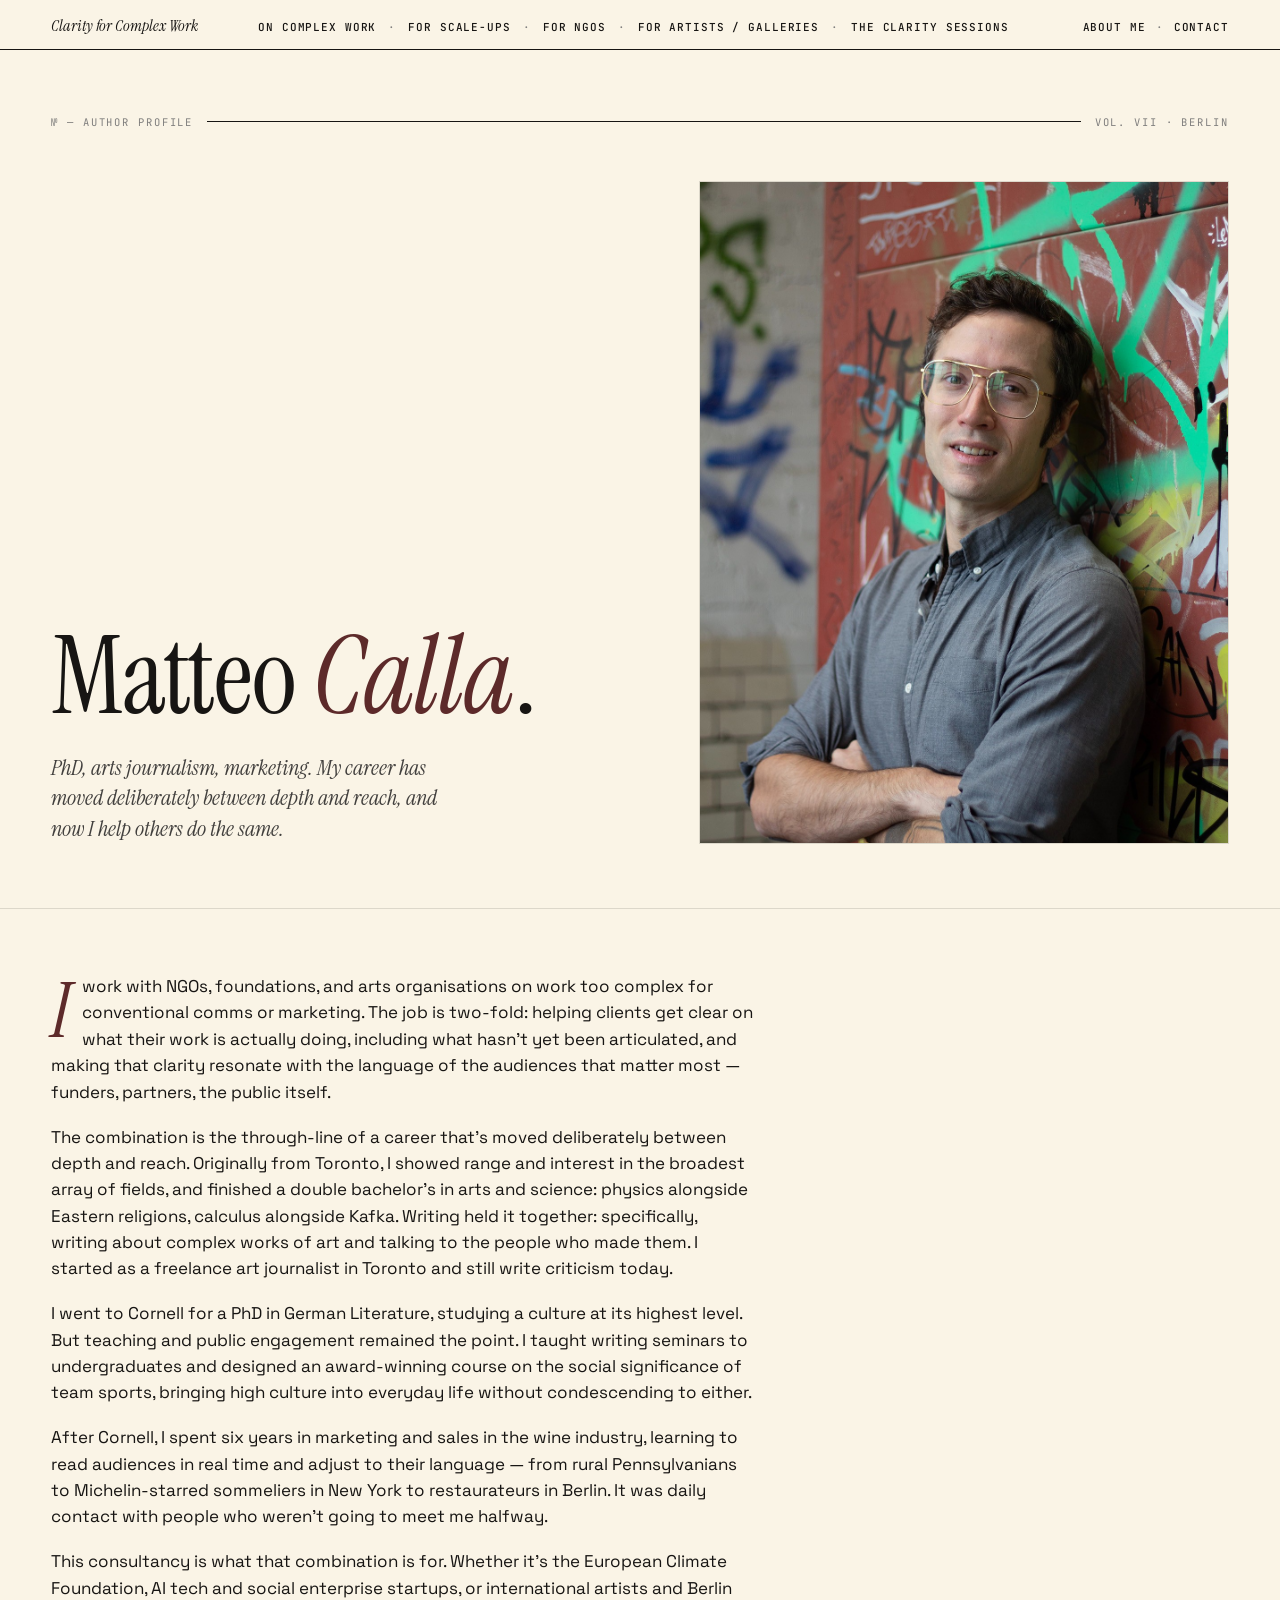
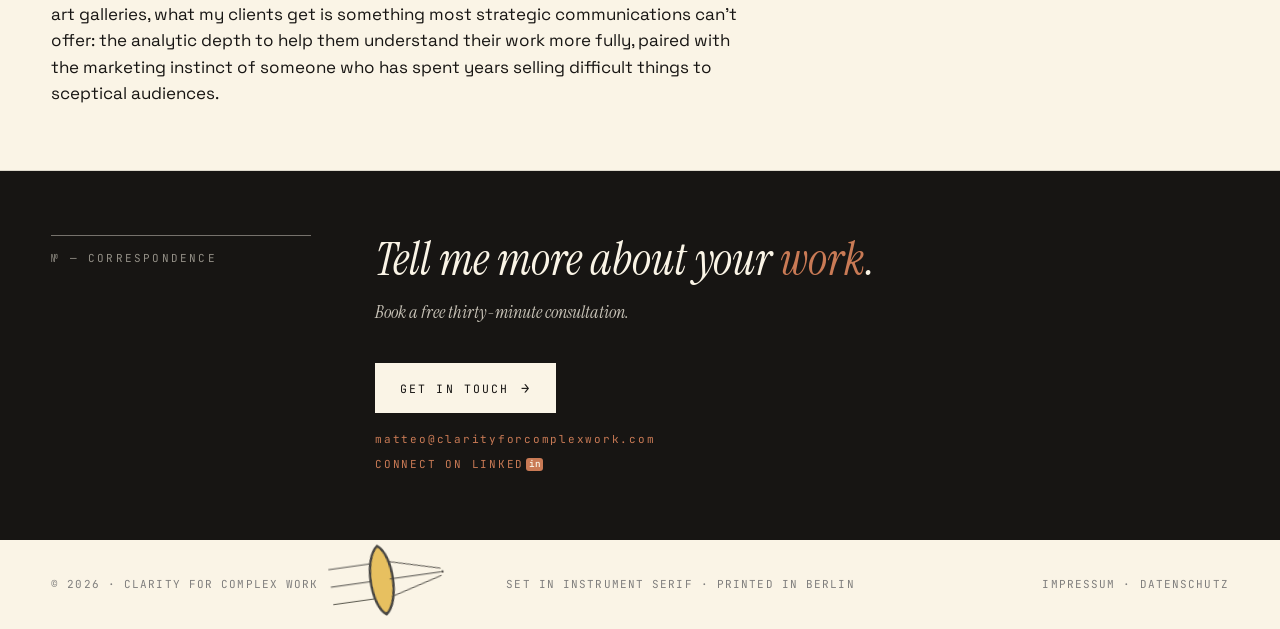
==== commit 321d73eb: "Add files via upload" ====
--- a/about.html
+++ b/about.html
@@ -6,20 +6,20 @@
   <link rel="icon" type="image/svg+xml" href="favicon.svg" />
   <link rel="apple-touch-icon" href="apple-touch-icon.svg" />
   <title>About Matteo Calla · Clarity for Complex Work</title>
-  <meta name="description" content="Matteo Calla. Strategic communications consultant. PhD, arts journalism, marketing – my career has moved deliberately between depth and reach." />
+  <meta name="description" content="Matteo Calla. Strategic communications consultant. PhD, arts journalism, marketing – my career has moved deliberately between depth and reach, and now I help others do the same." />
 
   <!-- Open Graph / social share -->
   <meta property="og:type" content="website" />
   <meta property="og:site_name" content="Clarity for Complex Work" />
   <meta property="og:title" content="About — Matteo Calla" />
-  <meta property="og:description" content="Matteo Calla. Strategic communications consultant. PhD, arts journalism, marketing – my career has moved deliberately between depth and reach." />
+  <meta property="og:description" content="Matteo Calla. Strategic communications consultant. PhD, arts journalism, marketing – my career has moved deliberately between depth and reach, and now I help others do the same." />
   <meta property="og:url" content="https://clarityforcomplexwork.com/about.html" />
   <meta property="og:image" content="https://clarityforcomplexwork.com/og-image.png" />
   <meta property="og:image:width" content="1200" />
   <meta property="og:image:height" content="630" />
   <meta name="twitter:card" content="summary_large_image" />
   <meta name="twitter:title" content="About — Matteo Calla" />
-  <meta name="twitter:description" content="Matteo Calla. Strategic communications consultant. PhD, arts journalism, marketing – my career has moved deliberately between depth and reach." />
+  <meta name="twitter:description" content="Matteo Calla. Strategic communications consultant. PhD, arts journalism, marketing – my career has moved deliberately between depth and reach, and now I help others do the same." />
   <meta name="twitter:image" content="https://clarityforcomplexwork.com/og-image.png" />
   <link rel="preconnect" href="https://fonts.googleapis.com" />
   <link rel="preconnect" href="https://fonts.gstatic.com" crossorigin />
@@ -62,7 +62,7 @@
       <div class="sp-hero-grid">
         <div class="sp-hero-text">
           <h1 class="sp-title">Matteo <em>Calla</em>.</h1>
-          <p class="sp-standfirst">PhD, arts journalism, marketing. My career has moved deliberately between depth and reach &mdash; now I help others do the same.</p>
+          <p class="sp-standfirst">PhD, arts journalism, marketing. My career has moved deliberately between depth and reach, and now I help others do the same.</p>
         </div>
         <figure class="sp-hero-figure about-portrait">
           <img src="matteo-wall.jpg" alt="Portrait of Matteo Calla" />
@@ -75,11 +75,11 @@
   <section class="sp-section">
     <div class="container">
       <div class="sp-prose">
-        <p class="dropcap">I work with NGOs, foundations, and arts organizations on work too complex for conventional comms or marketing. The job is two-fold: helping clients get clear on what their work is actually doing, including what hasn&rsquo;t yet been articulated, and making that clarity resonate in the language of the audiences that matter most &mdash; funders, partners, the public itself.</p>
-        <p>The combination is the through-line of a career that’s moved deliberately between depth and reach. Originally from Toronto, I showed range and interest in the broadest array of fields, and finished a double bachelor’s in arts and science: physics alongside Eastern religions, calculus alongside Kafka. Writing held it together: specifically, writing about complex works of art and talking to the people who made them. I started as a freelance art journalist in Toronto, and still write criticism today.</p>
-        <p>I went to Cornell for a PhD in German Literature, to study culture at its highest level. But teaching and public engagement remained the point. I taught writing seminars to undergraduates and designed an award-winning course on the social significance of team sports, bringing high culture into everyday life without condescending to either.</p>
-        <p>After Cornell, six years in marketing and sales in the wine industry. Learning to read audiences in real time and adjust to their language, from rural Pennsylvanians to Michelin-starred sommeliers in New York to restaurateurs in Berlin. Daily contact with people who weren’t going to meet me halfway.</p>
-        <p>This consultancy is what that combination is for. Whether it&rsquo;s the European Climate Foundation, AI tech and social enterprise startups, or international artists and Berlin art galleries, what my clients get is something most strategic communications can&rsquo;t offer: the analytic depth to help them understand their work more fully, paired with the marketing instinct of someone who has spent years selling difficult things to skeptical audiences.</p>
+        <p class="dropcap">I work with NGOs, foundations, and arts organisations on work too complex for conventional comms or marketing. The job is two-fold: helping clients get clear on what their work is actually doing, including what hasn&rsquo;t yet been articulated, and making that clarity resonate with the language of the audiences that matter most &mdash; funders, partners, the public itself.</p>
+        <p>The combination is the through-line of a career that’s moved deliberately between depth and reach. Originally from Toronto, I showed range and interest in the broadest array of fields, and finished a double bachelor’s in arts and science: physics alongside Eastern religions, calculus alongside Kafka. Writing held it together: specifically, writing about complex works of art and talking to the people who made them. I started as a freelance art journalist in Toronto and still write criticism today.</p>
+        <p>I went to Cornell for a PhD in German Literature, studying a culture at its highest level. But teaching and public engagement remained the point. I taught writing seminars to undergraduates and designed an award-winning course on the social significance of team sports, bringing high culture into everyday life without condescending to either.</p>
+        <p>After Cornell, I spent six years in marketing and sales in the wine industry, learning to read audiences in real time and adjust to their language &mdash; from rural Pennsylvanians to Michelin-starred sommeliers in New York to restaurateurs in Berlin. It was daily contact with people who weren’t going to meet me halfway.</p>
+        <p>This consultancy is what that combination is for. Whether it&rsquo;s the European Climate Foundation, AI tech and social enterprise startups, or international artists and Berlin art galleries, what my clients get is something most strategic communications can&rsquo;t offer: the analytic depth to help them understand their work more fully, paired with the marketing instinct of someone who has spent years selling difficult things to sceptical audiences.</p>
       </div>
     </div>
   </section>
@@ -93,6 +93,7 @@
         <p class="sp-cta-sub">Book a free thirty-minute consultation.</p>
         <a class="sp-cta-btn" href="mailto:matteo@clarityforcomplexwork.com?subject=Hello%20%E2%80%94%20let%27s%20talk">Get in touch <span class="arr">→</span></a>
         <p class="sp-cta-email">matteo@clarityforcomplexwork.com</p>
+        <a class="cta-li" href="https://www.linkedin.com/in/matteocalla/" target="_blank" rel="noopener">Connect on Linked<span class="li-mark">in</span></a>
       </div>
     </div>
   </section>
--- a/styles.css
+++ b/styles.css
@@ -27,6 +27,13 @@
 
   --maxw: 1280px;
   --gutter: clamp(20px, 4vw, 56px);
+  /* Distance from a viewport edge to the matching edge of a FIXED, centered
+     1280px design frame (not the fluid column). Resolves to 50vw - 584px, so
+     a spot's anchor is the same distance from screen-center at EVERY width —
+     marginalia stay put whether the window is partial or full screen, and on
+     any size monitor. Above 1280 this equals the real content edge; below it
+     the frame extends off-screen (clipped by overflow-x on body). */
+  --marg-edge: calc((100vw - var(--maxw)) / 2 + 56px);
 }
 
 * { box-sizing: border-box; }
@@ -34,6 +41,11 @@
 html, body {
   margin: 0;
   padding: 0;
+  /* Clip horizontal overflow only: marginalia anchor to a fixed 1280 frame
+     that extends off-screen on narrow windows; clip stops that from spawning
+     a horizontal scrollbar. (clip, not hidden, so it never creates a scroll
+     container or breaks any future sticky positioning.) */
+  overflow-x: clip;
   background: var(--paper);
   color: var(--ink);
   font-family: var(--serif);
@@ -247,11 +259,11 @@
    the verticals) so the page opens with both a face and a
    sentence. */
 .sp-hero {
-  padding: clamp(40px, 5.5vw, 76px) 0 clamp(48px, 7vw, 96px);
+  padding: clamp(44px, 5vw, 68px) 0;
   border-bottom: 1px solid var(--rule);
 }
 .sp-hero .hero-eyebrow {
-  margin-bottom: clamp(52px, 7vw, 84px);
+  margin-bottom: clamp(36px, 4vw, 56px);
 }
 .sp-hero-grid {
   display: grid;
@@ -260,6 +272,11 @@
   align-items: end;
 }
 .sp-hero-text { padding-bottom: 8px; }
+/* About hero (2-column .sp-hero-grid, align-items:end): the 8px above lifts
+   the standfirst's last line off the image's bottom edge. Zero it here so
+   the subtitle bottom lines up flush with the portrait bottom on desktop +
+   tablet. (Scoped to the grid so the text-only subpage heroes keep the 8px.) */
+.sp-hero-grid .sp-hero-text { padding-bottom: 0; }
 .sp-title {
   font-family: 'Instrument Serif', 'Old Standard TT', Georgia, serif;
   font-weight: 400;
@@ -287,11 +304,11 @@
    hero with a partial rule that spans only the title block, and tighten
    the drop into the first section so it no longer reads as the same big
    canyon used before the dark CTA. */
-body:not(.cs-page) .sp-hero:has(> .container > .sp-hero-text) {
+body .sp-hero:has(> .container > .sp-hero-text) {
   border-bottom: 0;
-  padding-bottom: clamp(26px, 3.2vw, 44px);
-}
-body:not(.cs-page) .sp-hero > .container > .sp-hero-text::after {
+  padding-bottom: clamp(12px, 1.4vw, 20px);
+}
+body .sp-hero > .container > .sp-hero-text::after {
   content: "";
   display: block;
   width: clamp(240px, 46vw, 600px);
@@ -300,8 +317,8 @@
   background: var(--rule);
   margin-top: clamp(20px, 2.4vw, 32px);
 }
-body:not(.cs-page) .sp-hero:has(> .container > .sp-hero-text) + .sp-section {
-  padding-top: clamp(28px, 3.4vw, 48px);
+body .sp-hero:has(> .container > .sp-hero-text) + .sp-section {
+  padding-top: clamp(14px, 1.6vw, 22px);
 }
 
 /* Hero figure — wraps either the real <img> or a placeholder
@@ -339,7 +356,7 @@
 
 /* SECTION — generic editorial section between hero and CTA. */
 .sp-section {
-  padding: clamp(56px, 7.5vw, 104px) 0;
+  padding: clamp(44px, 5vw, 68px) 0;
   border-bottom: 1px solid var(--rule);
 }
 .sp-section:last-of-type { border-bottom: 0; }
@@ -392,7 +409,7 @@
   text-transform: uppercase;
   color: var(--margin);
   font-weight: 500;
-  margin: clamp(40px, 5vw, 64px) 0 24px;
+  margin: clamp(26px, 3vw, 40px) 0 24px;
 }
 .essay-part:first-child {
   margin-top: 0;
@@ -408,6 +425,14 @@
   margin: clamp(32px, 4vw, 52px) 0;
   padding: 0;
   max-width: 64ch;
+  /* Measure the figure in the SAME font as the prose column so its 64ch
+     equals .sp-prose's 64ch. Otherwise the figure resolves ~40px wider
+     and, being left-pinned, pushes the centered quote right of the column
+     (bigger gap on the left). Only affects the figure's measuring box —
+     the blockquote sets its own display font, so the quote looks identical,
+     just centered on the column. */
+  font-family: var(--serif);
+  font-size: clamp(17px, 1.25vw, 19px);
   text-align: center;
 }
 .essay-pull blockquote {
@@ -536,18 +561,12 @@
   font-style: italic;
   font-weight: 500;
   color: var(--accent);
-  box-shadow: inset 0 -0.15em 0 rgba(201, 122, 85, 0.18);
   padding: 0 0.02em;
 }
-/* Underlined variant of the coda — a real rule beneath the line
-   rather than the faint highlight, for a closing sentence that
-   wants to land as the essay's signature. */
+/* Underlined variant of the coda — underline removed per request;
+   now falls back to the base coda's oxblood highlight + italics. */
 .sp-prose .sp-prose-coda--underline {
-  box-shadow: none;
-  text-decoration: underline;
-  text-decoration-color: var(--accent);
-  text-decoration-thickness: 1px;
-  text-underline-offset: 0.18em;
+  text-decoration: none;
 }
 
 /* SERVICES STACK — three labelled blocks (Strategic Comms /
@@ -801,7 +820,7 @@
 .sp-flagship {
   background: var(--paper-2);
   color: var(--ink);
-  padding: clamp(64px, 8vw, 104px) 0;
+  padding: clamp(44px, 5vw, 68px) 0;
   border-top: 1px solid var(--ink);
   border-bottom: 1px solid var(--ink);
 }
@@ -811,7 +830,7 @@
 }
 .sp-flagship-grid {
   display: grid;
-  grid-template-columns: 1.6fr 1fr;
+  grid-template-columns: 1.4fr 1fr;
   gap: clamp(36px, 5vw, 80px);
   align-items: start;
 }
@@ -875,15 +894,15 @@
    marginalia next to the main pitch. */
 .sp-flagship-aside {
   border-top: 1px solid var(--ink);
-  padding-top: 18px;
+  padding-top: 24px;
 }
 .sp-flagship-aside-label {
   font-family: var(--mono);
-  font-size: 10.5px;
+  font-size: 12px;
   letter-spacing: 0.22em;
   text-transform: uppercase;
-  color: var(--margin);
-  margin: 0 0 14px;
+  color: var(--ink);
+  margin: 0 0 18px;
 }
 .sp-flagship-aside ul {
   margin: 0;
@@ -891,15 +910,15 @@
   list-style: none;
   display: flex;
   flex-direction: column;
-  gap: 8px;
+  gap: 12px;
 }
 .sp-flagship-aside li {
   font-family: var(--display);
   font-style: italic;
-  font-size: clamp(16px, 1.25vw, 19px);
-  line-height: 1.35;
-  color: var(--ink);
-  padding-left: 18px;
+  font-size: clamp(18px, 1.5vw, 23px);
+  line-height: 1.4;
+  color: var(--ink);
+  padding-left: 20px;
   position: relative;
 }
 .sp-flagship-aside li::before {
@@ -912,12 +931,12 @@
   font-size: 0.72em;
 }
 .sp-flagship-format {
-  margin: 22px 0 0;
-  font-family: var(--mono);
-  font-size: 11px;
+  margin: 26px 0 0;
+  font-family: var(--mono);
+  font-size: 12px;
   letter-spacing: 0.2em;
   text-transform: uppercase;
-  color: var(--margin);
+  color: var(--ink);
 }
 .sp-flagship-format span { color: var(--ink); opacity: 1; }
 
@@ -929,7 +948,7 @@
 .sp-cta {
   background: var(--ink);
   color: var(--paper);
-  padding: clamp(56px, 7.5vw, 104px) 0;
+  padding: clamp(44px, 5vw, 68px) 0;
 }
 .sp-cta-grid {
   display: grid;
@@ -1030,7 +1049,7 @@
 
 /* ─── HERO / MASTHEAD ─── */
 .hero {
-  padding: clamp(56px, 7.5vw, 96px) 0;
+  padding: clamp(44px, 5vw, 68px) 0;
   border-bottom: 1px solid var(--ink);
   position: relative;
 }
@@ -1058,7 +1077,13 @@
 .hero-eyebrow .he-vol { color: var(--margin); }
 .hero-grid {
   display: grid;
-  grid-template-columns: 1.15fr 1fr;
+  /* minmax(0, …) caps each track to its flex fraction so neither column can
+     be pushed wider by its content's intrinsic size. Without this, on a cold
+     load the 3024×4032 portrait's intrinsic width can momentarily blow out
+     the right track before the image settles into its absolutely-positioned
+     box — stealing width from the left column and wrapping the CTA buttons
+     onto a second row. */
+  grid-template-columns: minmax(0, 1.15fr) minmax(0, 1fr);
   gap: clamp(28px, 5vw, 72px);
   align-items: stretch;
 }
@@ -1377,8 +1402,24 @@
    collapses to a single stacked column on actual phones (≤560px), where
    the eyebrow/CTA/portrait mobile rules above already take over. */
 @media (max-width: 560px) {
-  .hero-grid { grid-template-columns: 1fr; }
-  .hero-portrait { max-width: 480px; aspect-ratio: 4/5; }
+  /* Mobile hero order: pitch → actions → portrait → name. The two CTA
+     buttons sit directly below the subtitle — the prime conversion spot —
+     and above the portrait, rather than closing the hero after the
+     nameplate. The two column wrappers become display:contents so the
+     title, subtitle, CTA row, portrait and nameplate are all direct flex
+     items of the hero grid and can be reordered. (Desktop + tablet are
+     untouched.) */
+  .hero-grid {
+    display: flex;
+    flex-direction: column;
+    gap: 0;
+  }
+  .hero .hero-grid > div { display: contents; }
+  .hero-title { order: 1; }
+  .hero-sub { order: 2; }
+  .hero-cta-row { order: 3; margin-top: 0; margin-bottom: 30px; }
+  .hero-portrait { order: 4; max-width: 480px; aspect-ratio: 4/5; }
+  .hero-nameplate { order: 5; }
 }
 
 /* Two-column hero (tablet + desktop): line up the bottom of the CTA
@@ -1408,7 +1449,7 @@
   background: var(--ink);
   color: var(--paper);
   border-bottom: 1px solid var(--ink);
-  padding: clamp(56px, 7.5vw, 96px) 0;
+  padding: clamp(44px, 5vw, 68px) 0;
 }
 .cred-grid {
   display: grid;
@@ -1527,14 +1568,12 @@
 
 /* ─── SECTION HEADERS ─── */
 .section {
-  padding: clamp(56px, 7.5vw, 96px) 0;
+  padding: clamp(44px, 5vw, 68px) 0;
   border-bottom: 1px solid var(--ink);
 }
 .sec-head {
   display: block;
   margin-bottom: clamp(36px, 5vw, 60px);
-  padding-bottom: 18px;
-  border-bottom: 1px solid var(--rule);
 }
 /* The bottom-most text element inside any section head should not carry
    its own bottom margin — the gap from text to the grey rule is exactly
@@ -1646,7 +1685,7 @@
   line-height: 1.1;
   margin-bottom: 10px;
 }
-.cat-card--grid .cat-desc { font-size: 15px; line-height: 1.5; margin-bottom: 16px; }
+.cat-card--grid .cat-desc { font-size: 15px; line-height: 1.5; margin-bottom: 0; }
 .cat-card--grid .cat-tagline { gap: 4px 8px; margin-bottom: 8px; }
 .cat-card--grid .cat-client-type { font-size: 10px; }
 .cat-card--grid .cat-client { font-size: 16px; }
@@ -1916,7 +1955,7 @@
 /* Approach now uses default .sec-head spacing for cross-section
    consistency. */
 .appr-col {
-  padding: 44px 36px 44px 0;
+  padding: 0 36px 0 0;
   border-right: 1px solid var(--rule);
 }
 .appr-col:last-child { border-right: 0; padding-right: 0; }
@@ -1968,6 +2007,12 @@
     border-bottom: 1px solid var(--rule);
     padding: 28px 0;
   }
+  /* When stacked, the grid no longer supplies a column measure, so the head
+     and body have nothing to wrap against and run the full viewport width
+     (worst in landscape / on tablets). Cap them to a readable measure; the
+     act divider (.appr-col border) still spans full width. On a portrait
+     phone the column is already narrower than this, so it's a no-op there. */
+  .appr-head, .appr-body { max-width: 30rem; }
   /* tighten the label/head rhythm on mobile so each act reads as a compact
      beat and the three-part stack isn't such a long scroll */
   .appr-lbl { margin-bottom: 14px; }
@@ -1984,8 +2029,6 @@
   gap: 32px;
   align-items: baseline;
   margin-bottom: clamp(36px, 5vw, 60px);
-  padding-bottom: 18px;
-  border-bottom: 1px solid var(--rule);
 }
 .svc-head .sec-num {
   font-family: var(--mono);
@@ -2472,12 +2515,9 @@
 .section--cta {
   background: var(--ink);
   color: var(--paper);
-  padding-top: clamp(56px, 7.5vw, 96px);
-  padding-bottom: clamp(56px, 7.5vw, 96px);
+  padding-top: clamp(44px, 5vw, 68px);
+  padding-bottom: clamp(44px, 5vw, 68px);
   border-bottom: 0;
-}
-.section--cta .sec-head {
-  border-bottom-color: rgba(250,244,230,0.22);
 }
 .section--cta .sec-num { color: rgba(250,244,230,0.55); }
 .section--cta .sec-title { color: var(--paper); }
@@ -2582,19 +2622,51 @@
   text-transform: uppercase;
   color: #C97A55;
 }
+/* LinkedIn link in the contact CTA — tan mono with the "in" glyph, shown
+   under the email on the homepage and subpage CTAs. More prominent than the
+   footer link, since this is the act-of-reaching-out zone. */
+.cta-li {
+  --li-col: #C97A55;
+  color: var(--li-col);
+  text-decoration: none;
+  font-family: var(--mono);
+  font-size: 11px;
+  letter-spacing: 0.16em;
+  text-transform: uppercase;
+}
+.cta-li svg { width: 13px; height: 13px; fill: currentColor; display: inline-block; vertical-align: -0.12em; margin-left: 7px; }
+/* LinkedIn "in" set as the logo mark — the last two letters of the word
+   become a small rounded badge. Background is driven by --li-col (the link
+   colour) rather than currentColor, since the badge sets its own text
+   colour to paper; both shift to ink on hover via --li-col. */
+.cta-li .li-mark {
+  display: inline-block;
+  background: var(--li-col);
+  color: var(--paper);
+  text-transform: lowercase;
+  letter-spacing: 0;
+  font-size: 0.84em;
+  font-weight: 500;
+  line-height: 1;
+  padding: 0.22em 0.26em;
+  border-radius: 3px;
+  margin-left: 2px;
+  vertical-align: 0.12em;
+}
+.cta-li:hover { --li-col: var(--ink); }
+.sp-cta-body .cta-li { margin-top: 12px; }
 
 @media (max-width: 880px) {
-  /* On mobile the three "method" beats pushed the actual contact button
-     ~970px below the heading — the conversion action was buried almost a
-     full screen down. Reorder so the panel (invite + button + email) sits
-     directly under the heading, with the method beats below as supporting
-     detail for anyone who keeps scrolling. */
+  /* Stack the two columns. Source order is kept (heading → the three
+     method beats → booking panel) so the "How we work together" narrative
+     reads in full before the booking action, rather than the panel jumping
+     above the beats. This is a considered, high-trust page — the beats are
+     the persuasion, so they lead. */
   .ctaA {
     display: flex;
     flex-direction: column;
     gap: 40px;
   }
-  .ctaA-panel { order: -1; }
   /* Tighten the rhythm between the three steps (like Approach) so the
      supporting method isn't such a long scroll. */
   .ctaA-method { gap: 22px; }
@@ -2618,6 +2690,11 @@
 }
 .foot a { color: var(--margin); }
 .foot a:hover { color: var(--ink); }
+/* LinkedIn glyph in the footer — monochrome "in" mark that inherits the
+   muted footer link color and darkens to ink on hover, matching the legal
+   links beside it. */
+.foot-li { display: inline-block; vertical-align: -0.22em; line-height: 0; }
+.foot-li svg { width: 14px; height: 14px; display: block; fill: currentColor; }
 
 /* ─── WHIMSY: drop caps + ornaments ─── */
 .dropcap::first-letter {
@@ -2682,8 +2759,8 @@
    an unrelated italic text element elsewhere in this stylesheet.) */
 .marginalia {
   position: absolute;
-  pointer-events: auto;
-  cursor: grab;
+  pointer-events: none;
+  cursor: default;
   z-index: 3;
   transform: translate(var(--dx, 0px), var(--dy, 0px)) rotate(var(--rot, 0deg));
   transform-origin: center center;
@@ -2696,7 +2773,7 @@
 .marginalia:hover {
   opacity: calc(0.55 + 0.55 * var(--whimsy, 0.6));
 }
-.marginalia:active { cursor: grabbing; }
+.marginalia:active { cursor: default; }
 .marginalia svg { pointer-events: none; }
 /* let illustrations bleed slightly past section edges, like spot
    art running into the page margin */
@@ -2722,9 +2799,9 @@
    masthead. Tucks above the portrait column without crowding it. */
 .marginalia-hero-eye {
   --rot: -10deg;
-  top: clamp(-12px, 1.5vw, 18px);
-  right: clamp(2%, 4vw, 6%);
-  width: clamp(140px, 14vw, 200px);
+  top: 18px;
+  right: var(--marg-edge);
+  width: 200px;
 }
 
 /* Credentials — little typewriter in the bottom-left, sitting in
@@ -2732,11 +2809,11 @@
    (Bottom-right was clipping the credentials list.) */
 .marginalia-cred-typewriter {
   --rot: -6deg;
-  top: clamp(74px, 8.5vw, 124px);
-  right: clamp(2%, 4vw, 6%);
+  top: 124px;
+  right: var(--marg-edge);
   left: auto;
   bottom: auto;
-  width: clamp(80px, 8vw, 120px);
+  width: 120px;
 }
 
 /* Catalogue — magnifying glass anchored in the section-header
@@ -2745,49 +2822,49 @@
    a scattered accent. All remain draggable. */
 .marginalia-cat-mag {
   --rot: 14deg;
-  top: clamp(74px, 8.5vw, 124px);
-  right: clamp(2%, 4vw, 6%);
-  width: clamp(72px, 7.5vw, 108px);
+  top: 124px;
+  right: var(--marg-edge);
+  width: 108px;
 }
 
 /* Approach — sprout anchored top-right with the others. */
 .marginalia-appr-sprout {
   --rot: -4deg;
-  top: clamp(74px, 8.5vw, 124px);
-  right: clamp(2%, 4vw, 6%);
+  top: 124px;
+  right: var(--marg-edge);
   bottom: auto;
   left: auto;
-  width: clamp(72px, 7.5vw, 108px);
+  width: 108px;
 }
 .marginalia-appr-eye {
   --rot: 8deg;
-  top: clamp(40px, 5vw, 90px);
-  right: clamp(2%, 4vw, 6%);
-  width: clamp(95px, 9vw, 130px);
+  top: 90px;
+  right: var(--marg-edge);
+  width: 130px;
 }
 
 /* Services — filing cabinet, same top-right anchor as the others. */
 .marginalia-svc-cabinet {
   --rot: -6deg;
-  top: clamp(74px, 8.5vw, 124px);
-  right: clamp(2%, 4vw, 6%);
-  width: clamp(72px, 7.5vw, 108px);
+  top: 124px;
+  right: var(--marg-edge);
+  width: 108px;
 }
 
 /* Testimonials — ear, same top-right anchor. */
 .marginalia-ts-ear {
   --rot: -10deg;
-  top: clamp(74px, 8.5vw, 124px);
-  right: clamp(2%, 4vw, 6%);
-  width: clamp(72px, 7.5vw, 108px);
+  top: 124px;
+  right: var(--marg-edge);
+  width: 108px;
 }
 
 /* CTA — envelope, same top-right anchor as the body sections. */
 .marginalia-cta-env {
   --rot: -4deg;
-  top: clamp(74px, 8.5vw, 124px);
-  right: clamp(2%, 4vw, 6%);
-  width: clamp(72px, 7.5vw, 108px);
+  top: 124px;
+  right: var(--marg-edge);
+  width: 108px;
 }
 
 /* Footer — lens with light rays, the page's final clarity mark.
@@ -2799,9 +2876,9 @@
 .marginalia-foot-lens {
   --rot: -8deg;
   bottom: -52px;
-  left: clamp(28%, 32vw, 38%);
+  left: calc(var(--marg-edge) + 360px);
   right: auto;
-  width: clamp(90px, 9vw, 130px);
+  width: 130px;
   z-index: 2; /* sit behind the footer text, not in front of it */
 }
 
@@ -2816,16 +2893,16 @@
 body.subpage .foot-lens-static {
   --ill-ink: var(--ink);
   --ill-fill: #E2B23A;
-  --dx: -45px;
-  --dy: -56px;
+  --dx: -90px;
+  --dy: -52px;
   pointer-events: none;
   cursor: default;
 }
 @media (min-width: 561px) and (max-width: 880px) {
-  body.subpage .foot-lens-static { --dx: 59px; --dy: -94px; }
+  body.subpage .foot-lens-static { --dx: 136px; --dy: -82px; }
 }
 @media (max-width: 560px) {
-  body.subpage .foot-lens-static { --dx: 161px; --dy: -135px; }
+  body.subpage .foot-lens-static { --dx: 317px; --dy: -137px; }
 }
 
 /* On narrow screens the baked desktop drag offsets are dropped in JS
@@ -2865,6 +2942,16 @@
   .marginalia { opacity: calc(0.35 + 0.4 * var(--whimsy, 0.6)); }
 }
 
+/* 881–1279px — partial desktop windows. The desktop layout's intra-column
+   whitespace (where the spots live) collapses here, so the marginalia would
+   sit on the body text. They're full-desktop spot art: hide them in this
+   in-between band. They return at ≥1280 (the placed positions) and at ≤880
+   (the gutter/divider treatment above), which covers maximised desktops and
+   phones — the way the site is actually viewed. */
+@media (min-width: 881px) and (max-width: 1279px) {
+  .marginalia { display: none; }
+}
+
 /* hide whimsy elements when whimsy off */
 .whimsy-off .ornament,
 .whimsy-off .marginalia,
@@ -2977,10 +3064,10 @@
 }
 .m-col-more {
   font-family: var(--mono);
-  font-size: 10.5px;
-  letter-spacing: 0.22em;
-  text-transform: uppercase;
-  color: var(--margin);
+  font-size: 11px;
+  letter-spacing: 0.18em;
+  text-transform: uppercase;
+  color: var(--accent);
   transition: color 0.2s ease;
 }
 .m-col-arr {
@@ -2989,7 +3076,15 @@
 }
 .m-col-head:hover .m-col-more,
 .m-col-head.is-hover .m-col-more {
-  color: var(--ink);
+  color: var(--accent);
+  text-decoration: underline;
+  text-decoration-thickness: 1px;
+  text-decoration-color: var(--accent);
+  text-underline-offset: 0.35em;
+}
+.m-col-head:hover .m-label,
+.m-col-head.is-hover .m-label {
+  color: var(--accent);
 }
 .m-col-head:hover .m-col-arr,
 .m-col-head.is-hover .m-col-arr {
@@ -3091,7 +3186,7 @@
 
 .clarity {
   margin: 0;
-  padding: 0 0 clamp(56px, 7.5vw, 96px);
+  padding: 0 0 clamp(44px, 5vw, 68px);
   border: 0;
   position: relative;
 }
@@ -3100,10 +3195,21 @@
 .clarity-head { display: flex; flex-direction: column; gap: 14px; margin-bottom: 36px; }
 .clarity-kicker {
   font-family: var(--mono);
-  font-size: 11px; letter-spacing: 0.22em;
+  font-size: 11.5px; letter-spacing: 0.22em;
   text-transform: uppercase;
   color: var(--margin);
 }
+/* §04 role boxes — a small filled oxblood label above each block's title
+   (The Core Offering / The Complete Index) so the section's two parts are
+   instantly identifiable. Same device on both halves. */
+.role-box {
+  display: inline-flex; align-self: flex-start; white-space: nowrap;
+  font-family: var(--mono); font-size: 11px; letter-spacing: 0.15em;
+  text-transform: uppercase; color: var(--accent);
+  border: 1px solid var(--accent); border-radius: 2px;
+  padding: 7px 13px; margin: 2px 0 4px;
+}
+.svc-head--index .role-box { margin-bottom: 18px; }
 .clarity-format {
   font-family: var(--display);
   font-style: italic;
@@ -3115,14 +3221,23 @@
   font-family: var(--display);
   font-weight: 400;
   font-style: normal;
-  font-size: clamp(38px, 5vw, 64px);
-  line-height: 1.02;
+  font-size: clamp(36px, 5vw, 64px);
+  line-height: 1.0;
   margin: 0;
-  letter-spacing: -0.01em;
+  letter-spacing: -0.015em;
   text-wrap: balance;
   color: var(--ink);
 }
 .clarity-title em { font-style: italic; color: var(--accent); }
+.clarity-lead {
+  font-family: var(--display); font-style: normal;
+  font-size: clamp(20px, 2vw, 26px); line-height: 1.1;
+  color: var(--accent); margin: 0;
+}
+/* Subtitle break: off by default (desktop/tablet wrap naturally), forced
+   on phones so the heading is reliably three lines. */
+.cs-sub-break { display: none; }
+@media (max-width: 560px) { .cs-sub-break { display: inline; } }
 
 /* Four parallel "For X..." audience lines, italic display, on their own rows */
 .clarity-audiences {
@@ -3232,8 +3347,8 @@
    own quiet sub-section heading with a smaller kicker. */
 .svc-head--index {
   margin: 0 0 clamp(36px, 4.5vw, 56px);
-  padding-top: clamp(56px, 7.5vw, 96px);
-  border-top: 1px solid var(--ink);
+  padding-top: clamp(44px, 5vw, 68px);
+  border-top: 1px solid var(--rule);
 }
 
 /* ─── Diamond marginalia — flagship marker ───────────────────────────
@@ -3242,10 +3357,10 @@
    drag system. */
 .marginalia-svc-diamond {
   --rot: 12deg;
-  top: clamp(200px, 22vw, 300px);
-  right: clamp(2%, 4vw, 6%);
+  top: 260px;
+  right: var(--marg-edge);
   left: auto;
-  width: clamp(78px, 8vw, 108px);
+  width: 108px;
 }
 /* Mobile placement: this base rule sits later in the stylesheet than
    the unified marginalia @media block, so we must re-declare the
@@ -3261,6 +3376,18 @@
     width: clamp(52px, 8vw, 66px);
   }
 }
+/* Phone (≤560): LEFT-anchor the diamond so its offset (baked or dragged)
+   tracks the left-aligned "Core Narrative" line it crowns and stays put
+   across phone widths, rather than drifting with the right edge. The
+   actual placement comes from the translate offset (--dx/--dy). */
+@media (max-width: 560px) {
+  .marginalia-svc-diamond {
+    top: 0;
+    left: 0;
+    right: auto;
+    bottom: auto;
+  }
+}
 
 
 /* ─── Clarity Sessions — teaser variant (home page) ──────────────────
@@ -3281,6 +3408,11 @@
   color: var(--ink-2);
   text-wrap: balance;
   max-width: 920px;
+}
+.clarity-teaser-pitch b {
+  font-style: normal;
+  font-weight: 400;
+  color: var(--accent);
 }
 .clarity-more {
   display: inline-flex;
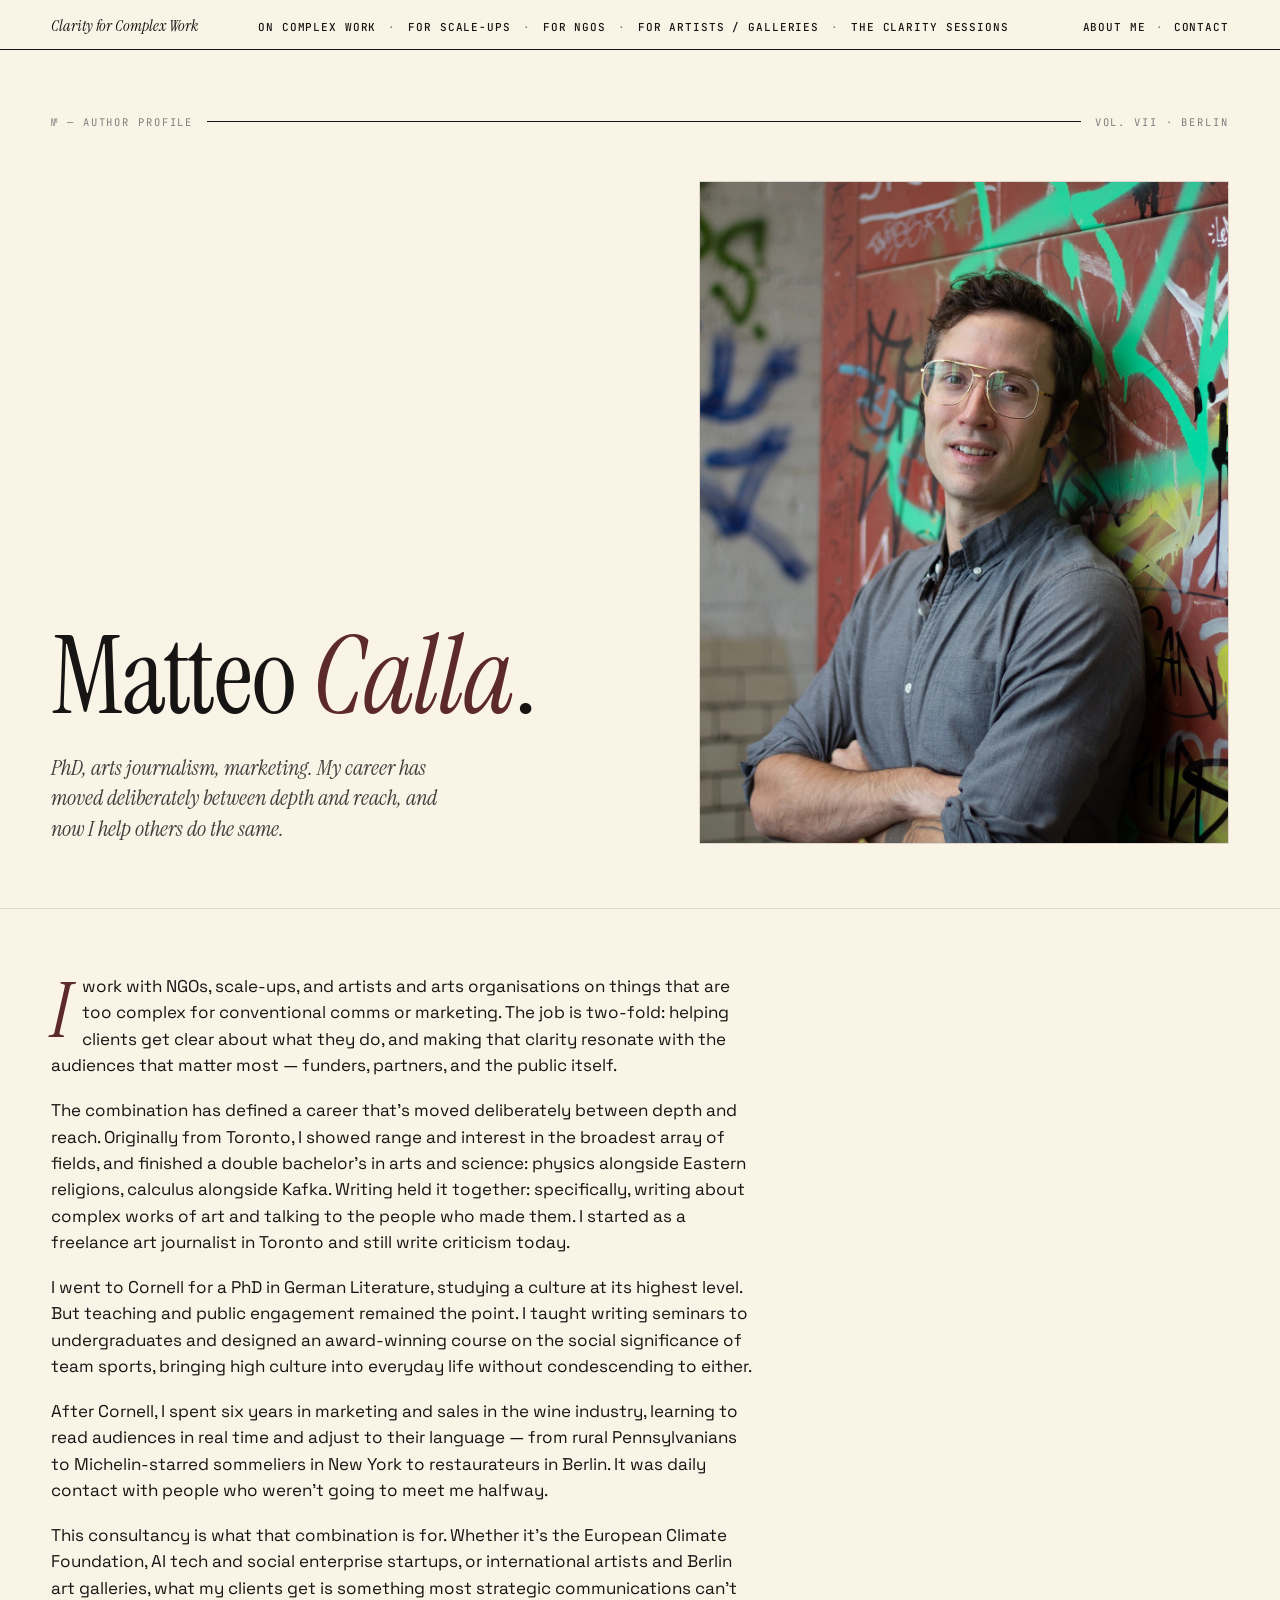
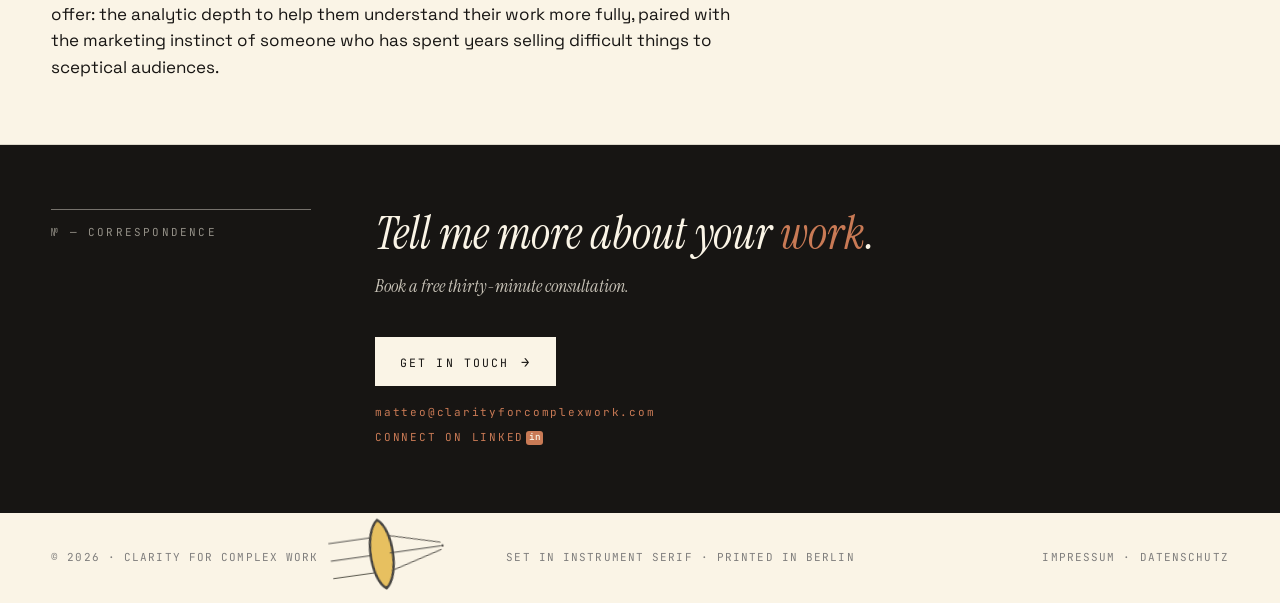
==== commit 5ddd9a2f: "Add files via upload" ====
--- a/about.html
+++ b/about.html
@@ -75,8 +75,8 @@
   <section class="sp-section">
     <div class="container">
       <div class="sp-prose">
-        <p class="dropcap">I work with NGOs, foundations, and arts organisations on work too complex for conventional comms or marketing. The job is two-fold: helping clients get clear on what their work is actually doing, including what hasn&rsquo;t yet been articulated, and making that clarity resonate with the language of the audiences that matter most &mdash; funders, partners, the public itself.</p>
-        <p>The combination is the through-line of a career that’s moved deliberately between depth and reach. Originally from Toronto, I showed range and interest in the broadest array of fields, and finished a double bachelor’s in arts and science: physics alongside Eastern religions, calculus alongside Kafka. Writing held it together: specifically, writing about complex works of art and talking to the people who made them. I started as a freelance art journalist in Toronto and still write criticism today.</p>
+        <p class="dropcap">I work with NGOs, scale-ups, and artists and arts organisations on things that are too complex for conventional comms or marketing. The job is two-fold: helping clients get clear about what they do, and making that clarity resonate with the audiences that matter most &mdash; funders, partners, and the public itself.</p>
+        <p>The combination has defined a career that&rsquo;s moved deliberately between depth and reach. Originally from Toronto, I showed range and interest in the broadest array of fields, and finished a double bachelor’s in arts and science: physics alongside Eastern religions, calculus alongside Kafka. Writing held it together: specifically, writing about complex works of art and talking to the people who made them. I started as a freelance art journalist in Toronto and still write criticism today.</p>
         <p>I went to Cornell for a PhD in German Literature, studying a culture at its highest level. But teaching and public engagement remained the point. I taught writing seminars to undergraduates and designed an award-winning course on the social significance of team sports, bringing high culture into everyday life without condescending to either.</p>
         <p>After Cornell, I spent six years in marketing and sales in the wine industry, learning to read audiences in real time and adjust to their language &mdash; from rural Pennsylvanians to Michelin-starred sommeliers in New York to restaurateurs in Berlin. It was daily contact with people who weren’t going to meet me halfway.</p>
         <p>This consultancy is what that combination is for. Whether it&rsquo;s the European Climate Foundation, AI tech and social enterprise startups, or international artists and Berlin art galleries, what my clients get is something most strategic communications can&rsquo;t offer: the analytic depth to help them understand their work more fully, paired with the marketing instinct of someone who has spent years selling difficult things to sceptical audiences.</p>
--- a/styles.css
+++ b/styles.css
@@ -867,18 +867,20 @@
   gap: 12px;
   margin-top: 12px;
   padding: 14px 22px 16px;
-  border: 1px solid var(--ink);
+  border: 1px solid var(--accent);
   border-radius: 999px;
   font-family: var(--mono);
   font-size: 12px;
   letter-spacing: 0.18em;
   text-transform: uppercase;
-  color: var(--ink);
+  background: var(--accent);
+  color: var(--paper);
   text-decoration: none;
-  transition: background .15s, color .15s;
+  transition: background .15s, color .15s, border-color .15s;
 }
 .sp-flagship-cta:hover {
   background: var(--ink);
+  border-color: var(--ink);
   color: var(--paper);
 }
 .sp-flagship-cta .arr {
@@ -3546,7 +3548,12 @@
   .ts.lg blockquote,
   .ts.md blockquote,
   .ts.sm blockquote { font-size: 22px; line-height: 1.25; }
-  .ts-body { display: none; }          /* supplementary; hide in the rail */
+  /* show the full supporting paragraph on the rail too (parity with
+     desktop). Cards already stretch to equal height; anchoring the
+     attribution to the foot keeps every footer aligned despite copy of
+     differing length, so it reads as intentional rather than ragged. */
+  .ts-grid .ts-body { display: block; }
+  .ts-grid .ts-head { margin-top: auto; }
   /* no hover-dimming on touch */
   .ts-grid:has(.ts:hover) .ts:not(:hover) { opacity: 1; }
 
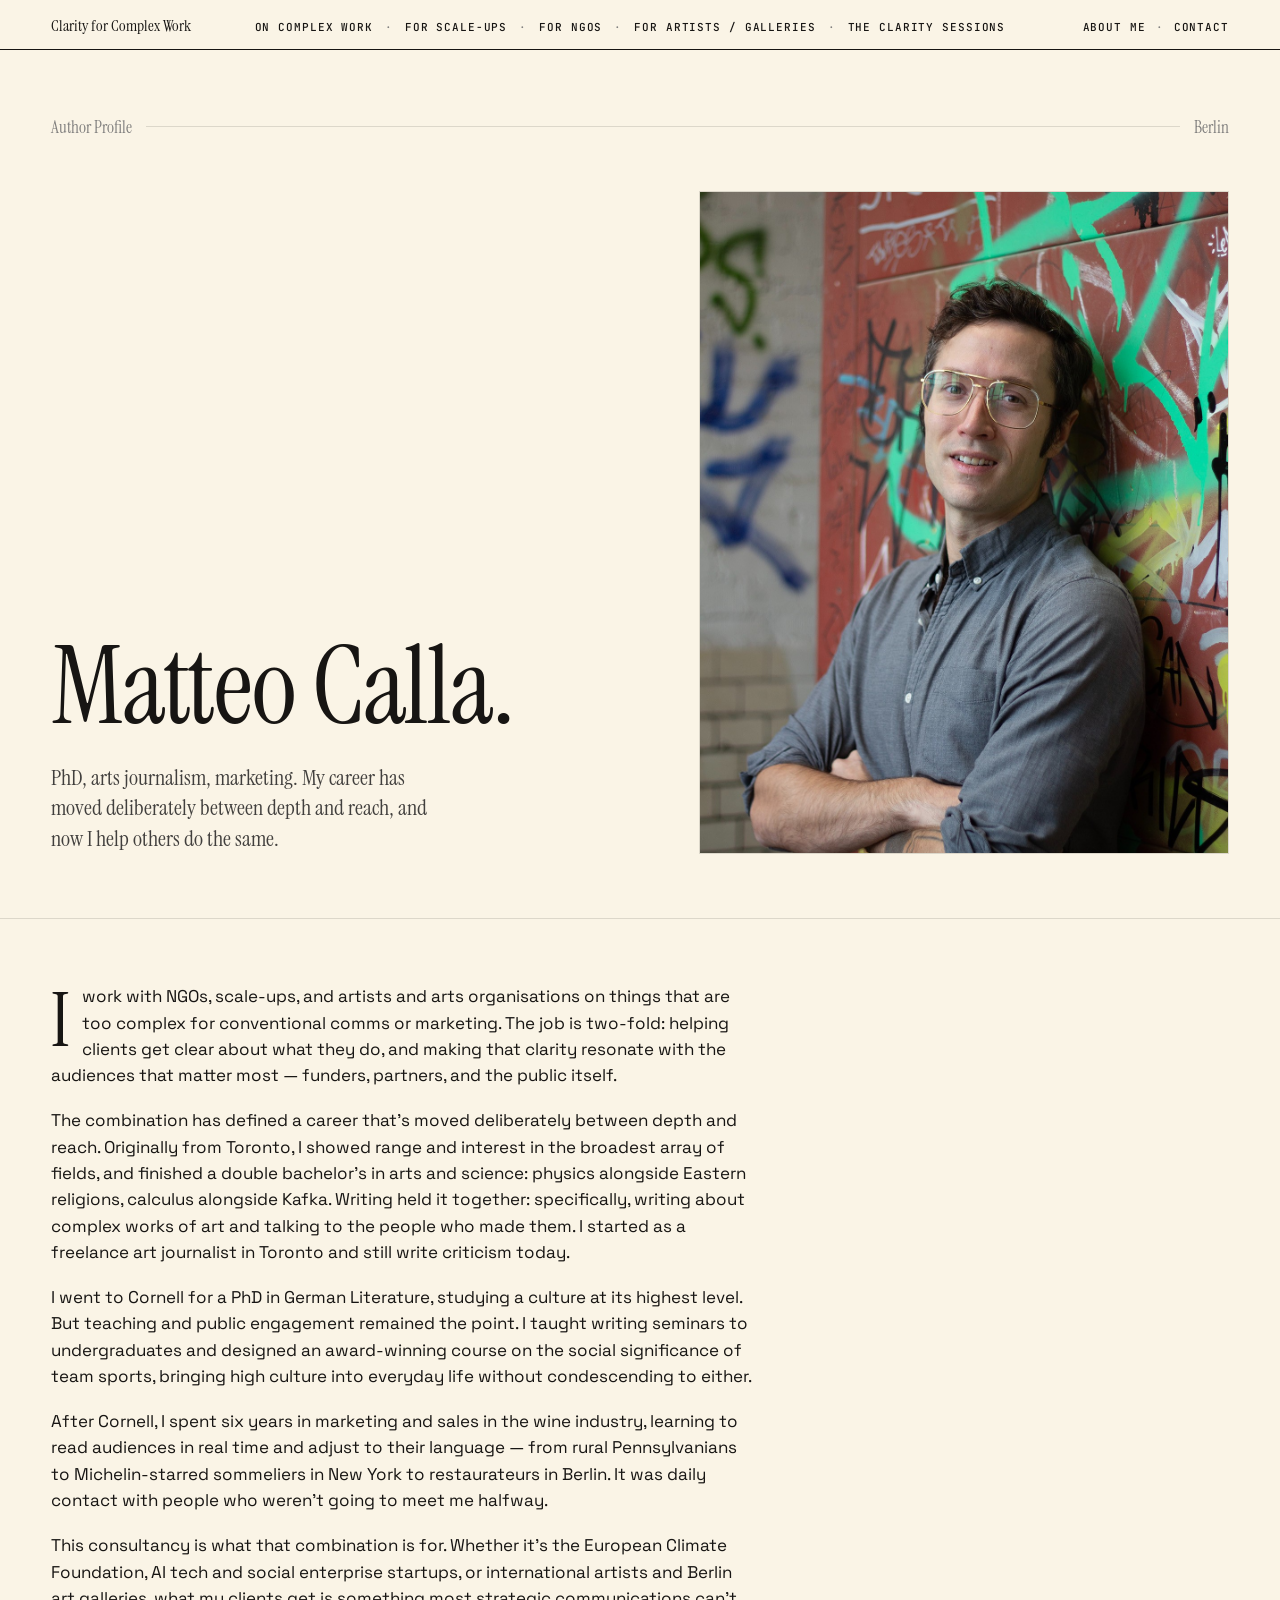
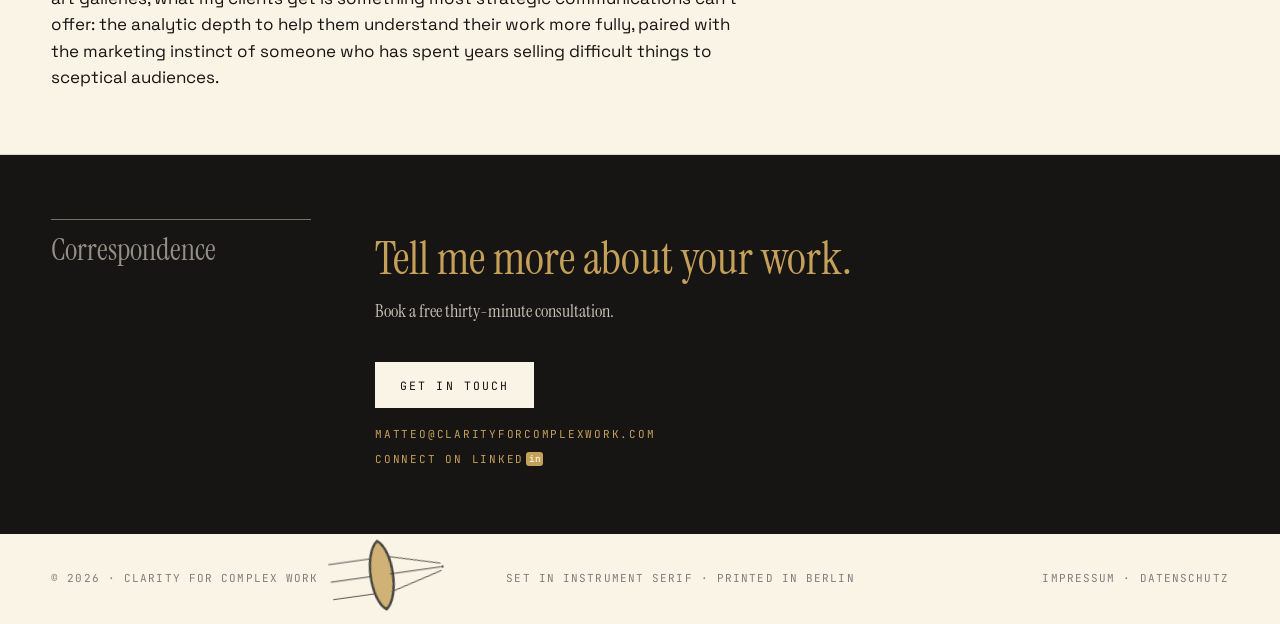
==== commit e8eef7a7: "Add files via upload" ====
--- a/about.html
+++ b/about.html
@@ -55,9 +55,9 @@
   <header class="sp-hero">
     <div class="container">
       <div class="hero-eyebrow">
-        <span>№ — Author Profile</span>
+        <span>Author Profile</span>
         <span class="he-rule" aria-hidden="true"></span>
-        <span class="he-vol">Vol. VII · Berlin</span>
+        <span class="he-vol">Berlin</span>
       </div>
       <div class="sp-hero-grid">
         <div class="sp-hero-text">
@@ -87,11 +87,11 @@
   <!-- CORRESPONDENCE — compact dark CTA shared by every subpage. -->
   <section class="sp-cta">
     <div class="container sp-cta-grid">
-      <p class="sp-cta-eyebrow">№ — Correspondence</p>
+      <p class="sp-cta-eyebrow">Correspondence</p>
       <div class="sp-cta-body">
         <p class="sp-cta-line">Tell me more about your <em>work</em>.</p>
         <p class="sp-cta-sub">Book a free thirty-minute consultation.</p>
-        <a class="sp-cta-btn" href="mailto:matteo@clarityforcomplexwork.com?subject=Hello%20%E2%80%94%20let%27s%20talk">Get in touch <span class="arr">→</span></a>
+        <a class="sp-cta-btn" href="mailto:matteo@clarityforcomplexwork.com?subject=Hello%20%E2%80%94%20let%27s%20talk">Get in touch</a>
         <p class="sp-cta-email">matteo@clarityforcomplexwork.com</p>
         <a class="cta-li" href="https://www.linkedin.com/in/matteocalla/" target="_blank" rel="noopener">Connect on Linked<span class="li-mark">in</span></a>
       </div>
--- a/styles.css
+++ b/styles.css
@@ -12,8 +12,9 @@
   --ink-2: #413F3D;
   --margin: #7F7E7D;
   --rule: #DCD7CA;
-  --accent: #5D2A2A;
-  --accent-soft: #7A5050;
+  --accent: #B71C1C;
+  --accent-soft: #9E2020;
+  --gold: #C5A059;
 
   /* Type — home page's runtime default is Instrument Serif via
      applyFont(), so we use the same stack here. Body prose uses a
@@ -65,7 +66,7 @@
 }
 
 a { color: var(--ink); text-decoration: none; }
-a:hover { color: var(--accent); }
+a:hover { color: var(--gold); }
 
 img { max-width: 100%; display: block; }
 
@@ -821,8 +822,8 @@
   background: var(--paper-2);
   color: var(--ink);
   padding: clamp(44px, 5vw, 68px) 0;
-  border-top: 1px solid var(--ink);
-  border-bottom: 1px solid var(--ink);
+  border-top: 0;
+  border-bottom: 1px solid var(--rule);
 }
 .sp-flagship-eyebrow {
   color: var(--ink);
@@ -867,21 +868,21 @@
   gap: 12px;
   margin-top: 12px;
   padding: 14px 22px 16px;
-  border: 1px solid var(--accent);
+  border: 1px solid var(--gold);
   border-radius: 999px;
   font-family: var(--mono);
   font-size: 12px;
   letter-spacing: 0.18em;
   text-transform: uppercase;
-  background: var(--accent);
-  color: var(--paper);
+  background: var(--gold);
+  color: var(--ink);
   text-decoration: none;
   transition: background .15s, color .15s, border-color .15s;
 }
 .sp-flagship-cta:hover {
   background: var(--ink);
   border-color: var(--ink);
-  color: var(--paper);
+  color: var(--gold);
 }
 .sp-flagship-cta .arr {
   font-style: normal;
@@ -928,7 +929,7 @@
   position: absolute;
   left: 0;
   top: 0.3em;
-  color: var(--accent);
+  color: var(--gold);
   font-style: normal;
   font-size: 0.72em;
 }
@@ -941,6 +942,8 @@
   color: var(--ink);
 }
 .sp-flagship-format span { color: var(--ink); opacity: 1; }
+body.subpage .sp-flagship-format,
+body.subpage .sp-flagship-format span { color: var(--ink); opacity: 1; }
 
 @media (max-width: 820px) {
   .sp-flagship-grid { grid-template-columns: 1fr; }
@@ -978,7 +981,7 @@
   color: var(--paper);
   text-wrap: balance;
 }
-.sp-cta-line em { color: #C97A55; font-style: italic; }
+.sp-cta-line em { color: #B71C1C; font-style: italic; }
 .sp-cta-sub {
   font-family: var(--display);
   font-style: italic;
@@ -1008,7 +1011,8 @@
   font-family: var(--mono);
   font-size: 11px;
   letter-spacing: 0.16em;
-  color: #C97A55;
+  text-transform: uppercase;
+  color: var(--gold);
 }
 
 @media (max-width: 880px) {
@@ -1109,8 +1113,8 @@
   text-wrap: balance;
 }
 .hero-title em {
-  font-style: italic;
-  color: var(--accent);
+  font-style: normal;
+  color: inherit;
 }
 .hero-byline {
   margin: 0 0 28px;
@@ -1290,7 +1294,7 @@
   font-size: 11px;
   letter-spacing: 0.22em;
   text-transform: uppercase;
-  color: var(--accent);
+  color: var(--ink);
 }
 
 /* Hero CTA row — primary "Get in touch" pill paired with ghost
@@ -1316,14 +1320,17 @@
   color: var(--ink);
 }
 .hero-cta-row .hero-feature--ghost .hero-feature-arrow {
-  color: var(--accent);
+  color: var(--ink);
 }
 .hero-cta-row .hero-feature--ghost:hover {
   background: var(--ink);
   border-color: var(--ink);
 }
 .hero-cta-row .hero-feature--ghost:hover .hero-feature-title {
-  color: var(--paper);
+  color: var(--gold);
+}
+.hero-cta-row .hero-feature--ghost:hover .hero-feature-arrow {
+  color: var(--gold);
 }
 
 /* Phone: keep the two hero CTAs side-by-side instead of wrapping to a
@@ -1357,6 +1364,13 @@
   /* push the masthead tag onto its own second line so the row isn't jammed */
   .hero-eyebrow .he-vol { flex-basis: 100%; }
 
+  /* HOME eyebrow keeps the desktop one-line layout on mobile: "Est. 2025"
+     left, the rule in the middle, "Vol. VIII · Berlin" right. */
+  body.home .hero-eyebrow { flex-wrap: nowrap; gap: 14px; }
+  body.home .hero-eyebrow .he-rule { display: block; flex: 1; }
+  body.home .hero-eyebrow > span:nth-child(2)::before { content: none; }
+  body.home .hero-eyebrow .he-vol { flex-basis: auto; }
+
   /* "What is complex work" subpage: the top eyebrow line should read just
      "Field Notes" on mobile — drop the № prefix and the "I." numeral. */
   .sp-hero .he-pre,
@@ -1585,11 +1599,12 @@
   margin-bottom: 0;
 }
 .sec-num {
-  font-family: var(--mono);
-  font-size: 11.5px;
-  letter-spacing: 0.22em;
-  text-transform: uppercase;
-  color: var(--margin);
+  font-family: var(--serif);
+  font-size: 13px;
+  font-weight: 600;
+  letter-spacing: 0;
+  text-transform: none;
+  color: var(--ink-2);
   margin: 0 0 22px;
 }
 .sec-title {
@@ -1601,7 +1616,7 @@
   margin: 0;
   text-wrap: balance;
 }
-.sec-title em { font-style: italic; color: var(--accent); }
+.sec-title em { font-style: normal; color: inherit; }
 
 @media (max-width: 720px) {
   /* .sec-head already block-stacks across all breakpoints */
@@ -2049,7 +2064,7 @@
   margin: 0 0 18px;
   text-wrap: balance;
 }
-.svc-head .sec-title em { font-style: italic; color: var(--accent); }
+.svc-head .sec-title em { font-style: normal; color: inherit; }
 .svc-sub {
   font-family: var(--display);
   font-style: italic;
@@ -2191,12 +2206,14 @@
    gutters), never running edge-to-edge of the viewport. */
 .section--catalogue,
 .section--approach,
-.section--services {
+.section--services,
+.section--testimonials {
   position: relative;
 }
 .section--catalogue::after,
 .section--approach::after,
-.section--services::after {
+.section--services::after,
+.section--testimonials::after {
   content: "";
   position: absolute;
   left: 50%;
@@ -2213,6 +2230,7 @@
 .section--approach { border-bottom: 0; }
 .section--services { border-bottom: 0; }
 #services.section { border-bottom: 0; }
+.section--testimonials { border-bottom: 0; }
 
 /* Drop the old per-grid services divider — services now uses the
    shared section-level ::after. */
@@ -2299,12 +2317,14 @@
   font-size: 11px;
   letter-spacing: 0.16em;
   text-transform: uppercase;
-  color: var(--paper);
-  background: var(--accent);
+  color: var(--ink);
+  background: var(--gold);
   padding: 13px 20px;
   text-decoration: none;
   border-radius: 2px;
-}
+  transition: background .15s, color .15s;
+}
+.svc-m-cta:hover { background: var(--ink); color: var(--gold); }
 .svc-m-cta span { transition: transform .2s ease; }
 .svc-m-cta:hover span { transform: translateX(3px); }
 
@@ -2320,7 +2340,7 @@
   transition: border-color .18s ease;
 }
 .svc-m-card:last-child { margin-bottom: 0; }
-.svc-m-card:hover { border-color: var(--accent); }
+.svc-m-card:hover { border-color: var(--gold); }
 .svc-m-card-head {
   display: flex;
   align-items: baseline;
@@ -2438,8 +2458,8 @@
   font-style: italic;
   font-size: 1.2em;
   line-height: 0.4;
-  color: var(--accent);
-  opacity: 0.7;
+  color: var(--gold);
+  opacity: 0.9;
   margin-bottom: 0.15em;
 }
 .ts blockquote em { font-style: normal; color: var(--accent); }
@@ -2523,7 +2543,7 @@
 }
 .section--cta .sec-num { color: rgba(250,244,230,0.55); }
 .section--cta .sec-title { color: var(--paper); }
-.section--cta .sec-title em { color: #C97A55; }
+.section--cta .sec-title em { color: inherit; font-style: normal; }
 
 .ctaA {
   display: grid;
@@ -2546,7 +2566,7 @@
   font-style: italic;
   font-size: 36px;
   line-height: 1;
-  color: #C97A55;
+  color: #B71C1C;
 }
 .ctaA-t {
   font-family: var(--display);
@@ -2555,7 +2575,7 @@
   font-size: clamp(24px, 2.6vw, 30px);
   line-height: 1.1;
   letter-spacing: -0.005em;
-  color: #C97A55;
+  color: #B71C1C;
   margin: 0 0 8px;
 }
 .ctaA-b {
@@ -2598,7 +2618,7 @@
   align-items: center;
   gap: 12px;
   background: var(--ink);
-  color: var(--paper);
+  color: var(--accent);
   font-family: var(--display);
   font-style: italic;
   font-size: 22px;
@@ -2607,10 +2627,11 @@
   letter-spacing: -0.005em;
   margin-top: 8px;
   align-self: flex-start;
-  transition: background .15s;
-}
-.ctaA-btn:hover { background: #2B2620; color: var(--paper); }
-.ctaA-btn .arr { font-family: var(--mono); font-style: normal; font-size: 14px; }
+  transition: background .15s, color .15s;
+}
+.ctaA-btn:hover { background: var(--gold); color: var(--ink); }
+.ctaA-btn .arr { font-family: var(--mono); font-style: normal; font-size: 14px; transition: transform .2s ease; }
+.ctaA-btn:hover .arr { transform: translateX(4px); }
 .ctaA-meta {
   margin-top: 8px;
   padding-top: 18px;
@@ -2622,13 +2643,13 @@
   font-size: 10.5px;
   letter-spacing: 0.16em;
   text-transform: uppercase;
-  color: #C97A55;
+  color: #B71C1C;
 }
 /* LinkedIn link in the contact CTA — tan mono with the "in" glyph, shown
    under the email on the homepage and subpage CTAs. More prominent than the
    footer link, since this is the act-of-reaching-out zone. */
 .cta-li {
-  --li-col: #C97A55;
+  --li-col: #B71C1C;
   color: var(--li-col);
   text-decoration: none;
   font-family: var(--mono);
@@ -2894,7 +2915,7 @@
    the footer's Impressum / Datenschutz links. */
 body.subpage .foot-lens-static {
   --ill-ink: var(--ink);
-  --ill-fill: #E2B23A;
+  --ill-fill: #C5A059;
   --dx: -90px;
   --dy: -52px;
   pointer-events: none;
@@ -3196,10 +3217,11 @@
 /* Header: kicker + title */
 .clarity-head { display: flex; flex-direction: column; gap: 14px; margin-bottom: 36px; }
 .clarity-kicker {
-  font-family: var(--mono);
-  font-size: 11.5px; letter-spacing: 0.22em;
-  text-transform: uppercase;
-  color: var(--margin);
+  font-family: var(--serif);
+  font-size: 13px; letter-spacing: 0;
+  text-transform: none;
+  font-weight: 600;
+  color: var(--ink-2);
 }
 /* §04 role boxes — a small filled oxblood label above each block's title
    (The Core Offering / The Complete Index) so the section's two parts are
@@ -3424,13 +3446,14 @@
   font-family: var(--mono);
   font-size: 11.5px; letter-spacing: 0.22em;
   text-transform: uppercase;
-  color: var(--paper);
-  background: var(--ink);
+  white-space: nowrap;
+  color: var(--ink);
+  background: var(--gold);
   text-decoration: none;
   border-radius: 2px;
   transition: background 180ms ease, transform 180ms ease;
 }
-.clarity-more:hover { background: var(--accent); transform: translateX(2px); }
+.clarity-more:hover { background: var(--ink); color: var(--gold); transform: translateX(2px); }
 .clarity-more-arr {
   font-family: var(--display);
   font-size: 18px;
@@ -3461,18 +3484,26 @@
   font-weight: 400;
   font-size: clamp(18px, 1.6vw, 22px);
   line-height: 1.1;
-  color: var(--paper);
+  white-space: nowrap;
+  color: var(--gold);
+  transition: color 180ms ease;
 }
 .hero-feature-arrow {
   font-family: var(--display);
   font-style: italic;
   font-size: clamp(16px, 1.4vw, 20px);
-  color: #C97A55;
-  transition: transform 220ms ease;
+  color: var(--gold);
+  transition: transform 220ms ease, color 180ms ease;
 }
 .hero-feature:hover .hero-feature-arrow {
   transform: translateX(6px);
 }
+/* Solid black hero CTA matches the master .ctaA-btn: gold-on-ink at
+   rest, flips to ink-on-gold on hover. The ghost variant keeps its
+   own outline behaviour. */
+.hero-feature:not(.hero-feature--ghost):hover { background: var(--gold); }
+.hero-feature:not(.hero-feature--ghost):hover .hero-feature-title,
+.hero-feature:not(.hero-feature--ghost):hover .hero-feature-arrow { color: var(--ink); }
 
 /* ─── MOBILE / TABLET: horizontal swipe rails (≤880px) ─────────────────
    On narrow screens the Catalogue (6 work entries) and Testimonials
@@ -3570,3 +3601,213 @@
   }
   .rail-hint span { color: var(--accent); }
 }
+
+/* ───────────────────────────────────────────────────────────────
+   DE-CLAUDE · HOMEPAGE PASS — scoped to body.home so the subpages,
+   which still carry the old № / oxblood-italic pattern, stay untouched
+   until their own pass. Two moves:
+     1. Everything roman — "just to see it". Reversible: delete this block.
+     2. Hero metadata strip set in the body sans, sentence case (first
+        letter cap only — no tracked monoblock caps), grey, flanked by a
+        light rule. Reads as a quiet folio, not a kicker.
+   ─────────────────────────────────────────────────────────────── */
+body.home,
+body.home * { font-style: normal; }
+body.home .dropcap::first-letter,
+body.home .cred-section .dropcap::first-letter { font-style: normal; }
+body.home .m-row-head .m-label,
+body.home .m-col-head .m-label { font-style: normal; }
+
+body.home .hero-eyebrow {
+  font-family: var(--display);
+  font-weight: 400;
+  font-size: 17px;
+  letter-spacing: 0;
+  text-transform: none;
+}
+body.home .hero-eyebrow .he-rule { background: var(--rule); }
+body.home .hero-eyebrow .he-vol { white-space: nowrap; display: inline-flex; align-items: center; gap: 0.55em; }
+body.home .hero-eyebrow .hv-dot { width: 3px; height: 3px; border-radius: 50%; background: currentColor; flex: 0 0 auto; }
+
+/* ───────────────────────────────────────────────────────────────
+   DE-CLAUDE · SUBPAGE PASS — scoped to body.subpage, mirroring the
+   homepage pass. Four moves, all reversible (delete this block):
+     1. Everything roman.
+     2. Oxblood highlights neutralised — the coloured emphasis words,
+        drop-caps, ledes and pull-quotes go to ink (or paper on the dark
+        CTA). The accent survives only on interactive things (links,
+        buttons, hover) — those aren't "highlights".
+     3. Hero eyebrow becomes the Instrument-Serif folio like the homepage
+        (the № / roman-numeral on the left are stripped in the HTML).
+     4. Section markers de-monoblocked: set in Instrument Serif, roman,
+        sentence case, no tracking, quiet grey — not tracked mono caps.
+   ─────────────────────────────────────────────────────────────── */
+body.subpage,
+body.subpage * { font-style: normal; }
+body.subpage .sp-prose .dropcap::first-letter { font-style: normal; }
+/* roman holdouts: base sheet sets these italic with two-class selectors
+   (0,2,0) that outrank the blanket rule — match specificity to win */
+body.subpage .sp-prose .sp-prose-lede,
+body.subpage .sp-prose .sp-prose-coda,
+body.subpage .sp-svc-label .sp-svc-name { font-style: normal; }
+
+/* 2 — de-oxblood the content highlights (light sections → ink) */
+body.subpage .sp-title em,
+body.subpage .sp-section-title em,
+body.subpage .sp-flagship-title em,
+body.subpage .sp-case-quote blockquote p em,
+body.subpage .sp-prose-lede,
+body.subpage .sp-prose-coda,
+body.subpage .sp-prose .dropcap::first-letter,
+body.subpage .essay-pull blockquote { color: var(--ink); }
+/* dark CTA hook: whole headline in gold (not two-tone) — the hook reads
+   as one gold phrase, tying into the gold email/LinkedIn/button thread. */
+body.subpage .sp-cta-line,
+body.subpage .sp-cta-line em { color: var(--gold); }
+
+/* 3 — hero eyebrow → Instrument-Serif folio (matches homepage) */
+body.subpage .sp-hero .hero-eyebrow {
+  font-family: var(--display);
+  font-weight: 400;
+  font-size: 17px;
+  letter-spacing: 0;
+  text-transform: none;
+}
+body.subpage .sp-hero .hero-eyebrow .he-rule { background: var(--rule); }
+body.subpage .sp-hero .hero-eyebrow .he-vol { color: var(--margin); white-space: nowrap; }
+
+/* 4 — section markers off monoblock → Instrument Serif, quiet grey.
+   Light-section markers: */
+body.subpage .essay-way-label,
+body.subpage .essay-way-num,
+body.subpage .sp-svc-num,
+body.subpage .sp-case-year,
+body.subpage .sp-case-deliv,
+body.subpage .sp-flagship-aside-label {
+  font-family: var(--display);
+  font-weight: 400;
+  font-size: 17px;
+  letter-spacing: 0;
+  text-transform: none;
+  color: var(--ink);
+}
+/* Section-title markers — on the vertical subpages the eyebrow IS the
+   section's title (there's no separate heading below it), so give it real
+   presence (option B): larger Instrument Serif. Same for the dark CTA. */
+body.subpage .sp-section-eyebrow {
+  font-family: var(--display);
+  font-weight: 400;
+  font-size: clamp(24px, 2.4vw, 30px);
+  line-height: 1.05;
+  letter-spacing: 0;
+  text-transform: none;
+  color: var(--ink);
+  margin: 0 0 clamp(14px, 1.6vw, 20px);
+}
+/* dark CTA eyebrow: same larger serif, keep its on-dark colour + rule */
+body.subpage .sp-cta-eyebrow {
+  font-family: var(--display);
+  font-weight: 400;
+  font-size: clamp(24px, 2.4vw, 30px);
+  line-height: 1.05;
+  letter-spacing: 0;
+  text-transform: none;
+}
+/* drop the right column to start level with “Correspondence” (which sits
+   below a 1px rule + 14px pad), so the two columns top-align */
+body.subpage .sp-cta-body { padding-top: 15px; }
+/* essay (on-complex-work) section headings: set in the body sans, bold —
+   reads as a structural beat of the same voice, not an ornament. */
+body.subpage .essay-part {
+  font-family: var(--serif);
+  font-weight: 700;
+  font-size: 17px;
+  letter-spacing: -0.01em;
+  text-transform: none;
+  color: var(--ink);
+}
+/* clarity-sessions "Together we will:" — a small lead-in to the checklist,
+   not a big section title; match the essay-heading treatment (bold sans,
+   body size) and override the large .sp-section-eyebrow sizing. */
+body.subpage .sp-section-eyebrow.cs-together {
+  font-family: var(--serif);
+  font-weight: 700;
+  font-size: 17px;
+  line-height: 1.4;
+  letter-spacing: -0.01em;
+  text-transform: none;
+  color: var(--ink);
+}
+
+/* ───────────────────────────────────────────────────────────────
+   RED PARED BACK — the light editorial sections carry no red. Rebinding
+   --accent to ink inside catalogue, approach, and services (which holds
+   both "My Signature Offering" and the services index) returns every
+   former-oxblood accent in them to black in one move. Hovers use --gold,
+   so interaction colour is unaffected; red now lives only on the dark CTA
+   and other truly sparse spots. Reversible: delete this block.
+   ─────────────────────────────────────────────────────────────── */
+.section--catalogue,
+.section--approach,
+.section--testimonials,
+.section--services { --accent: var(--ink); }
+
+/* ───────────────────────────────────────────────────────────────
+   DARK CTA → GOLD, not red. On the black "how we work together" panel
+   (and every subpage .sp-cta) the accent text — button words + arrow,
+   email, LinkedIn, any former-red glyphs — reads gold. Rebinding --accent
+   covers the var-based ones; the !important line beats the hard-coded
+   reds + the email's inline colour. ─────────────────────────────────── */
+.section--cta,
+.sp-cta { --accent: var(--gold); }
+.section--cta .ctaA-num,
+.section--cta .ctaA-t,
+.sp-cta .cta-li { color: var(--gold) !important; }
+.section--cta .ctaA-b { color: var(--paper); }
+.section--cta .ctaA-invite { color: var(--ink); }
+/* homepage CTA contact block sits on the LIGHT card → ink for contrast */
+.section--cta .ctaA-meta,
+.section--cta .ctaA-meta span,
+.section--cta .cta-li { color: var(--ink) !important; }
+.section--cta .cta-li { --li-col: var(--ink) !important; }
+/* LinkedIn "in" badge on the light homepage card → gold fill, black
+   outline + black glyph (the filled-ink badge read as a dark blob) */
+.section--cta .cta-li .li-mark {
+  background: var(--ink);
+  color: var(--gold) !important;
+  border: 1px solid var(--ink);
+  padding: 0.18em 0.24em;
+}
+.section--cta .cta-li:hover .li-mark { background: var(--gold); color: var(--ink) !important; }
+.sp-cta .cta-li { --li-col: var(--gold) !important; }
+
+/* SERVICES MATRIX — try the corner fleuron + the "Read more →" links and
+   arrows in gold, the lone accent in this otherwise all-ink section. */
+.section--services .m-corner::before { color: var(--gold); opacity: 0.85; }
+/* keep the gold corner fleuron lit even while the grid dims on hover
+   (row / col / cell modes all dim the corner otherwise) */
+.section--services .m-grid[data-mode] .m-corner { opacity: 1 !important; }
+.section--services .m-col-head:hover .m-col-more,
+.section--services .m-col-head.is-hover .m-col-more { color: var(--gold) !important; text-decoration: underline; text-decoration-color: var(--ink) !important; text-decoration-thickness: 1px; text-underline-offset: 0.3em; }
+.section--services .m-col-head:hover .m-col-arr,
+.section--services .m-col-head.is-hover .m-col-arr { color: var(--gold) !important; }
+
+/* ───────────────────────────────────────────────────────────────
+   NAV — one consistent, non-coloured hover across the whole bar.
+   Was a mix: the logo hovered gold, every section link hovered red, and
+   the active item sat red. Now neutral: the hovered link is full ink while
+   its neighbours dim to grey (the spotlight already built into the bar),
+   and the active page is marked with a quiet grey underline instead of
+   colour. No red or gold in the nav — it stays calm chrome. Reversible:
+   delete this block. ───────────────────────────────────────────────── */
+.nav-links a:hover,
+.nav-personal a:hover,
+.nav-contact:hover { color: var(--ink); }
+.nav-mark:hover { color: var(--margin); }
+/* symmetric spotlight: hovering ANY nav link dims every OTHER link across
+   both groups. The old rules only dimmed forward (~ can't reach backward),
+   so hovering About Me / Contact left the section links lit. :has() on the
+   shared row fixes both directions. */
+.nav-inner:has(.nav-links a:hover, .nav-personal a:hover) .nav-links a:not(:hover),
+.nav-inner:has(.nav-links a:hover, .nav-personal a:hover) .nav-personal a:not(:hover) { color: var(--margin); }
+.nav a.is-current { color: var(--ink); }
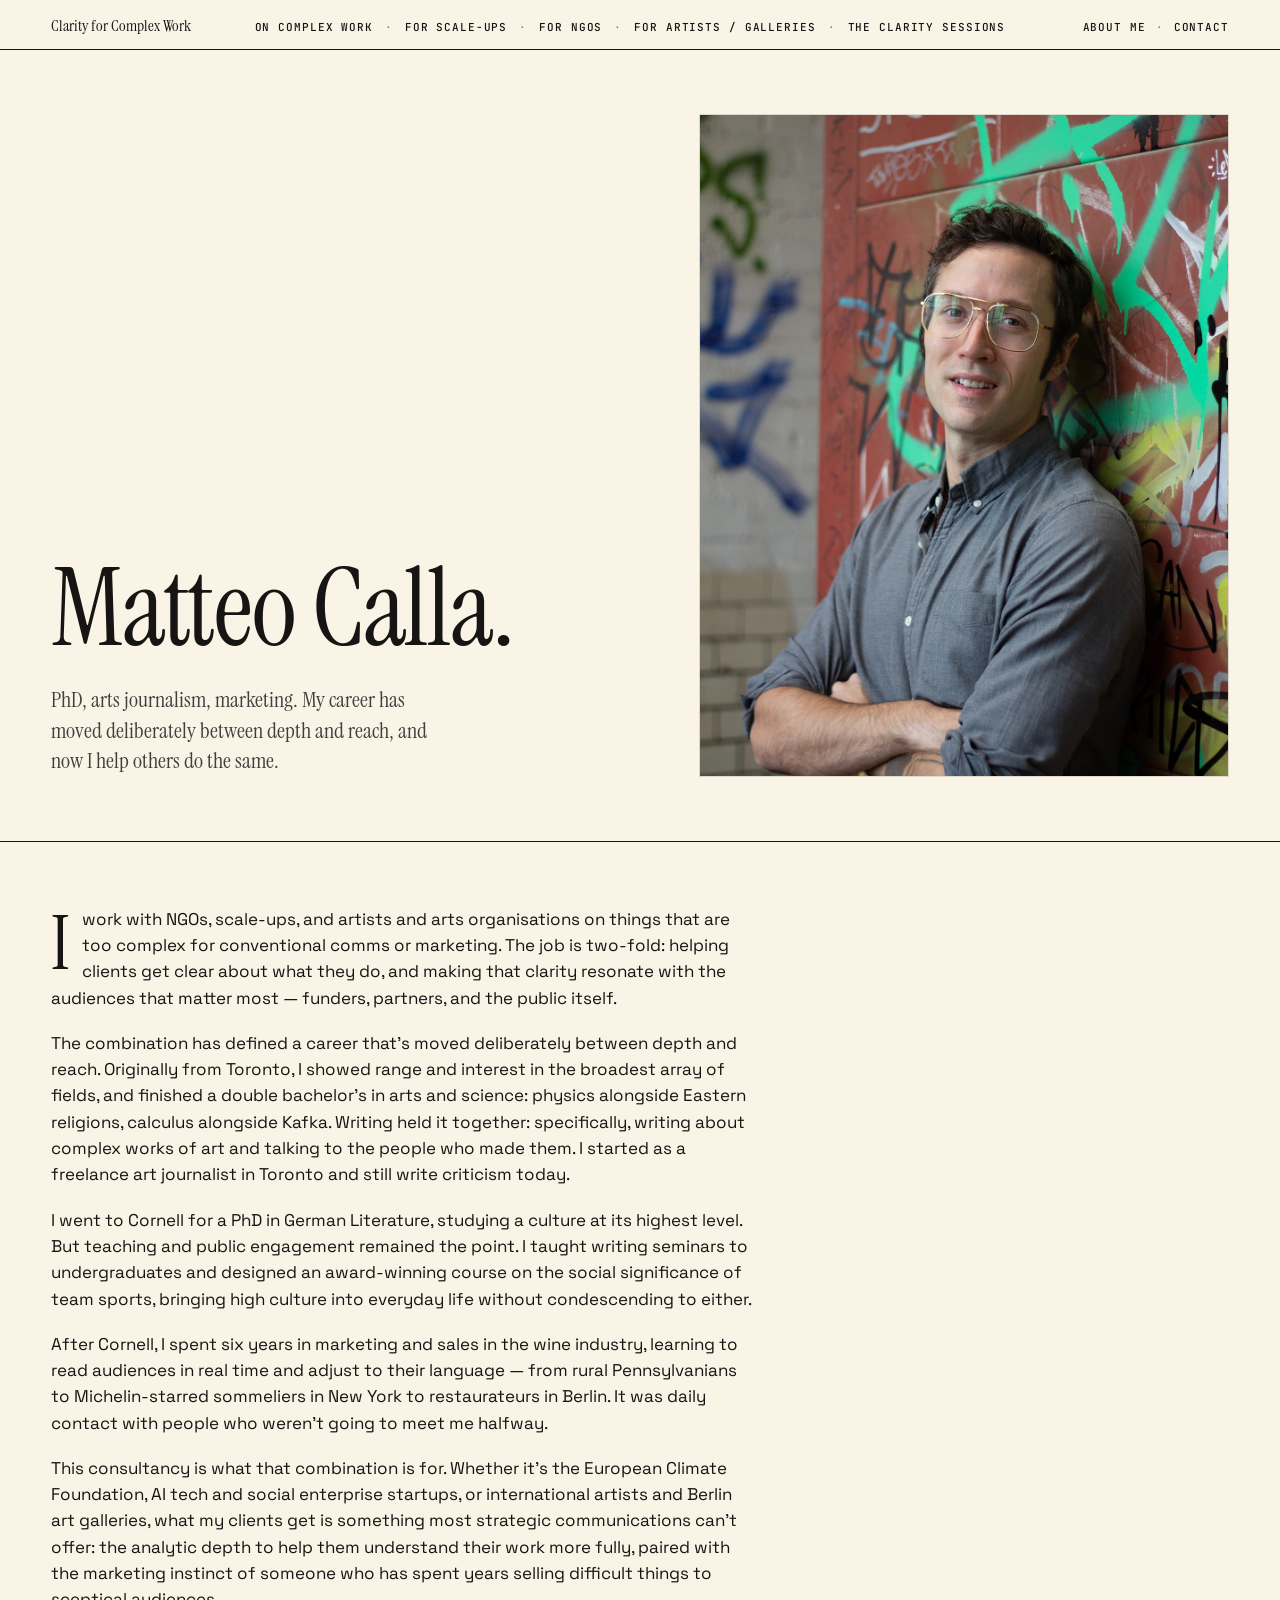
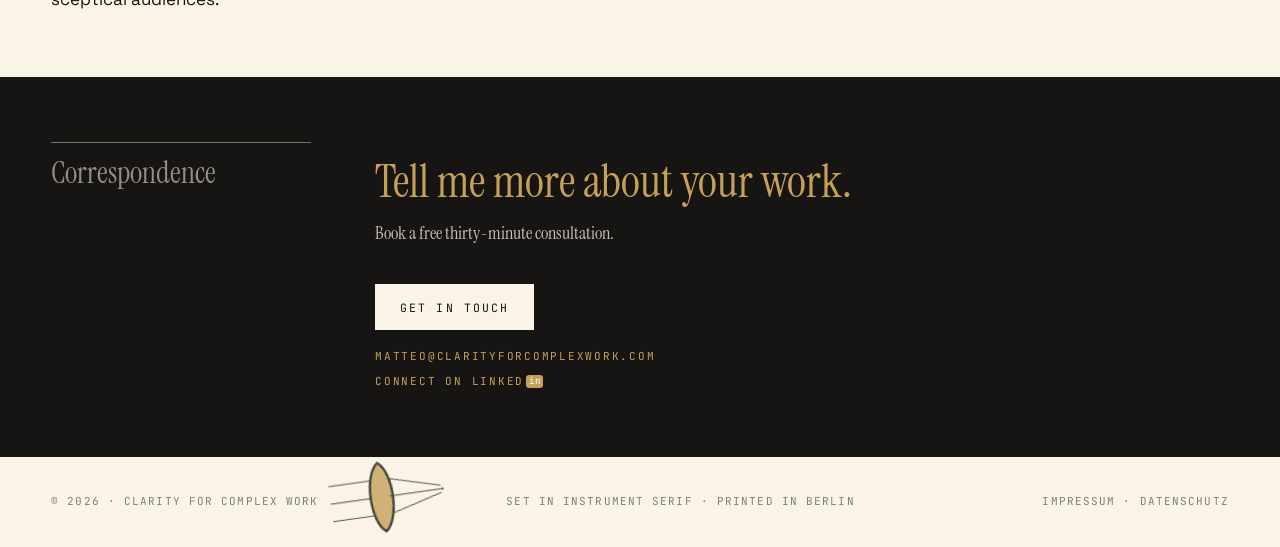
==== commit 9a2a5857: "Add files via upload" ====
--- a/about.html
+++ b/about.html
@@ -54,11 +54,6 @@
   <!-- HERO — title + standfirst on the left, portrait on the right. -->
   <header class="sp-hero">
     <div class="container">
-      <div class="hero-eyebrow">
-        <span>Author Profile</span>
-        <span class="he-rule" aria-hidden="true"></span>
-        <span class="he-vol">Berlin</span>
-      </div>
       <div class="sp-hero-grid">
         <div class="sp-hero-text">
           <h1 class="sp-title">Matteo <em>Calla</em>.</h1>
--- a/styles.css
+++ b/styles.css
@@ -261,7 +261,7 @@
    sentence. */
 .sp-hero {
   padding: clamp(44px, 5vw, 68px) 0;
-  border-bottom: 1px solid var(--rule);
+  border-bottom: 1px solid var(--ink);
 }
 .sp-hero .hero-eyebrow {
   margin-bottom: clamp(36px, 4vw, 56px);
@@ -358,7 +358,7 @@
 /* SECTION — generic editorial section between hero and CTA. */
 .sp-section {
   padding: clamp(44px, 5vw, 68px) 0;
-  border-bottom: 1px solid var(--rule);
+  border-bottom: 1px solid var(--ink);
 }
 .sp-section:last-of-type { border-bottom: 0; }
 .sp-section-eyebrow {
@@ -668,7 +668,7 @@
   align-items: baseline;
   padding-bottom: 12px;
   margin: 0 0 8px;
-  border-bottom: 1px solid var(--ink);
+  border-bottom: 1px solid var(--margin);
   gap: 16px;
   flex-wrap: wrap;
 }
@@ -773,7 +773,7 @@
 }
 .sp-case-quote blockquote p {
   font-family: var(--display);
-  font-style: italic;
+  font-style: normal;
   font-size: clamp(22px, 2.2vw, 34px);
   line-height: 1.28;
   color: var(--ink);
@@ -793,8 +793,9 @@
   display: block;
   font-family: var(--mono);
   font-style: normal;
-  font-size: 10.5px;
-  letter-spacing: 0.2em;
+  font-size: 13px;
+  line-height: 1.5;
+  letter-spacing: 0.08em;
   text-transform: uppercase;
   color: var(--ink);
 }
@@ -823,7 +824,7 @@
   color: var(--ink);
   padding: clamp(44px, 5vw, 68px) 0;
   border-top: 0;
-  border-bottom: 1px solid var(--rule);
+  border-bottom: 1px solid var(--ink);
 }
 .sp-flagship-eyebrow {
   color: var(--ink);
@@ -1055,7 +1056,7 @@
 
 /* ─── HERO / MASTHEAD ─── */
 .hero {
-  padding: clamp(44px, 5vw, 68px) 0;
+  padding: clamp(72px, 7.5vw, 112px) 0 clamp(44px, 5vw, 68px);
   border-bottom: 1px solid var(--ink);
   position: relative;
 }
@@ -1291,10 +1292,11 @@
 }
 .np-role {
   font-family: var(--mono);
-  font-size: 11px;
-  letter-spacing: 0.22em;
-  text-transform: uppercase;
-  color: var(--ink);
+  font-size: 13px;
+  letter-spacing: 0.16em;
+  text-transform: uppercase;
+  color: var(--ink);
+  white-space: nowrap;
 }
 
 /* Hero CTA row — primary "Get in touch" pill paired with ghost
@@ -2526,6 +2528,26 @@
    gaps between quotes. */
 .ts-grid:has(.ts:hover) .ts:not(:hover) {
   opacity: 0.22;
+}
+
+/* ─── TWO-UP layout (current homepage testimonials) ──────────────
+   Six clients as peers in a generous 2-col editorial grid. Cards
+   stretch to equal height per row and the attribution is pinned to
+   each card's foot (margin-top:auto), so the mono footers align in
+   a clean baseline across each row despite quotes of differing
+   length — the unevenness reads as rhythm, not ragged. Desktop only;
+   the ≤880 rail rules below still drive the mobile swipe layout. */
+@media (min-width: 881px) {
+  .ts-grid.two-up {
+    grid-template-columns: repeat(2, 1fr);
+    grid-auto-flow: row;
+    gap: 60px clamp(56px, 6vw, 88px);
+    align-items: stretch;
+  }
+  .ts-grid.two-up .ts { grid-column: auto; }
+  .ts-grid.two-up .ts blockquote { font-size: clamp(22px, 2.1vw, 28px); line-height: 1.22; }
+  .ts-grid.two-up .ts-body { font-size: 15px; line-height: 1.5; }
+  .ts-grid.two-up .ts-head { margin-top: auto; }
 }
 
 @media (max-width: 880px) {
@@ -3691,6 +3713,20 @@
   text-transform: none;
   color: var(--ink);
 }
+/* Vertical-subpage flagship aside — bump the involves-label and the
+   "Format · …" meta line up to the list's reading size (they read too
+   small beside the italic list). clarity-sessions keeps its smaller
+   .cs-who treatment via its own stylesheet, loaded after this. */
+body.subpage .sp-flagship-aside-label {
+  font-size: clamp(18px, 1.5vw, 23px);
+}
+body.subpage .sp-flagship-format,
+body.subpage .sp-flagship-format span {
+  font-family: var(--display);
+  font-size: clamp(18px, 1.5vw, 23px);
+  letter-spacing: 0;
+  text-transform: none;
+}
 /* Section-title markers — on the vertical subpages the eyebrow IS the
    section's title (there's no separate heading below it), so give it real
    presence (option B): larger Instrument Serif. Same for the dark CTA. */
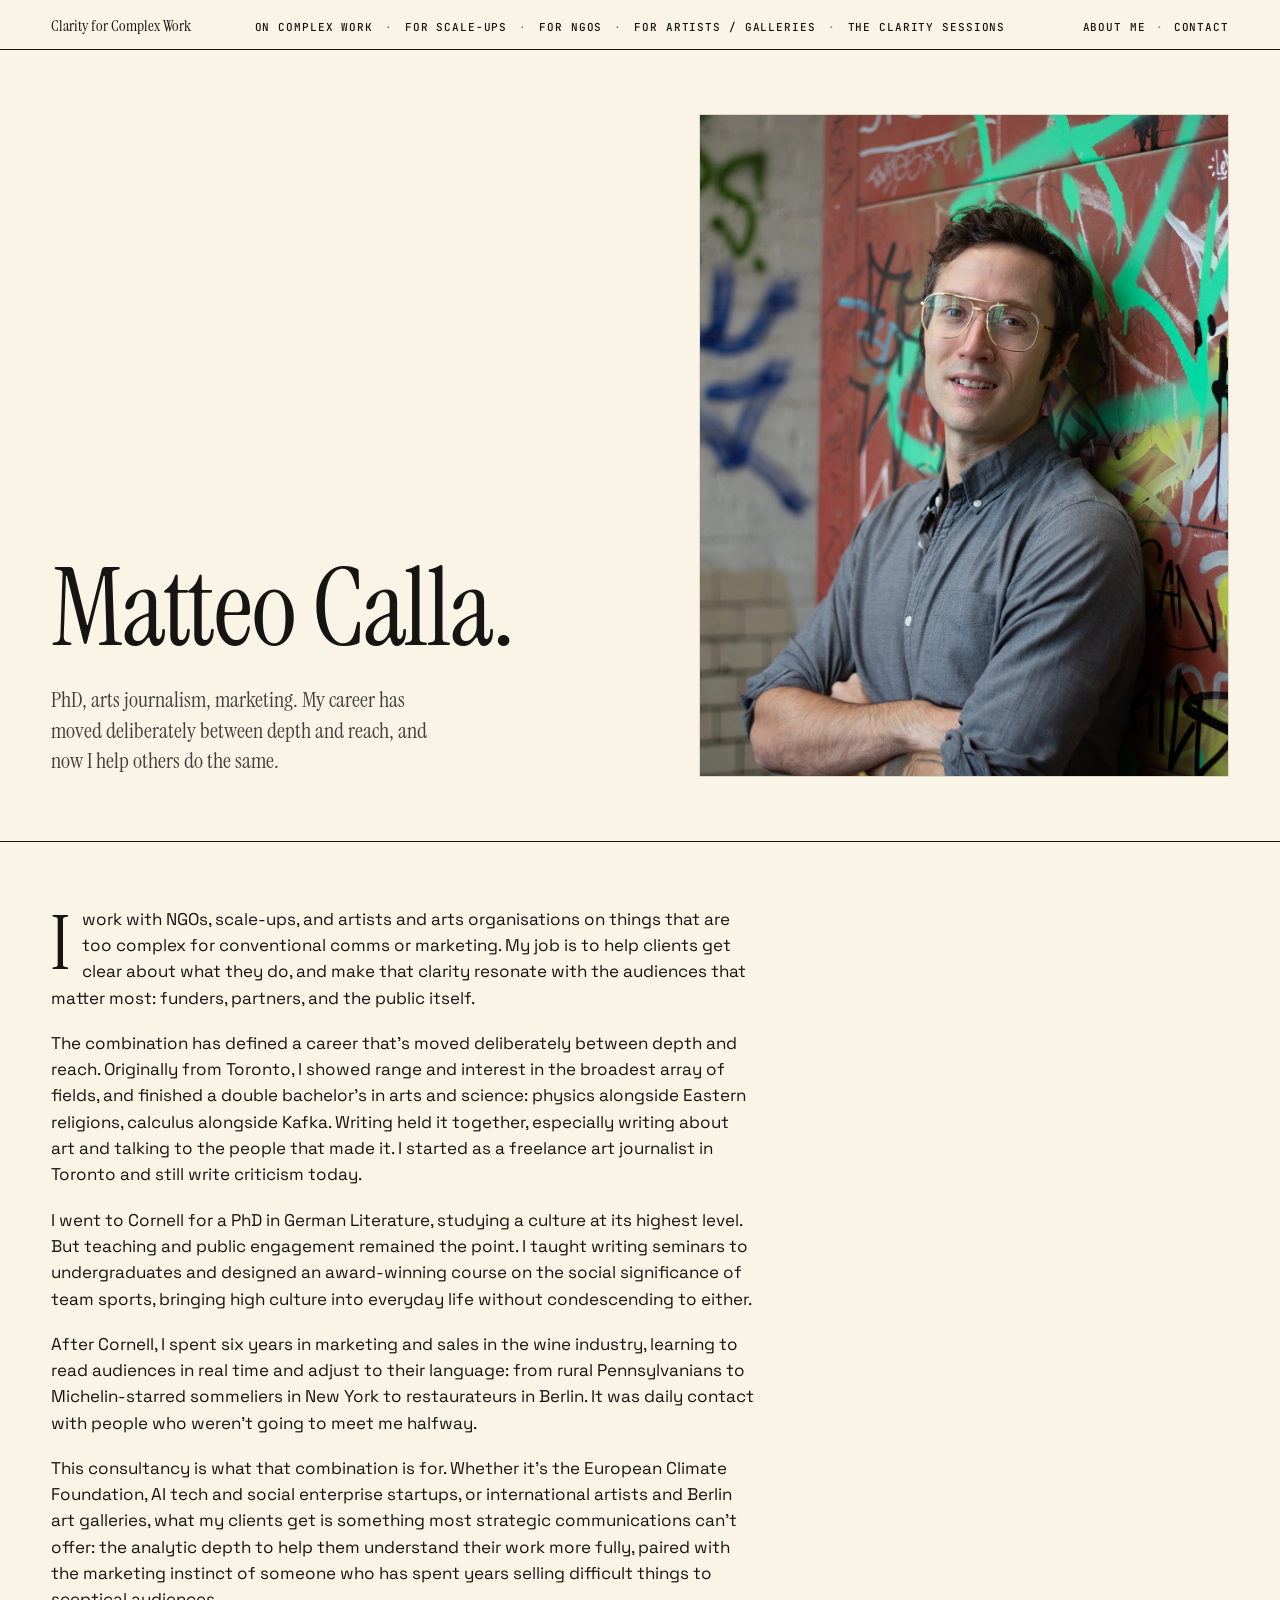
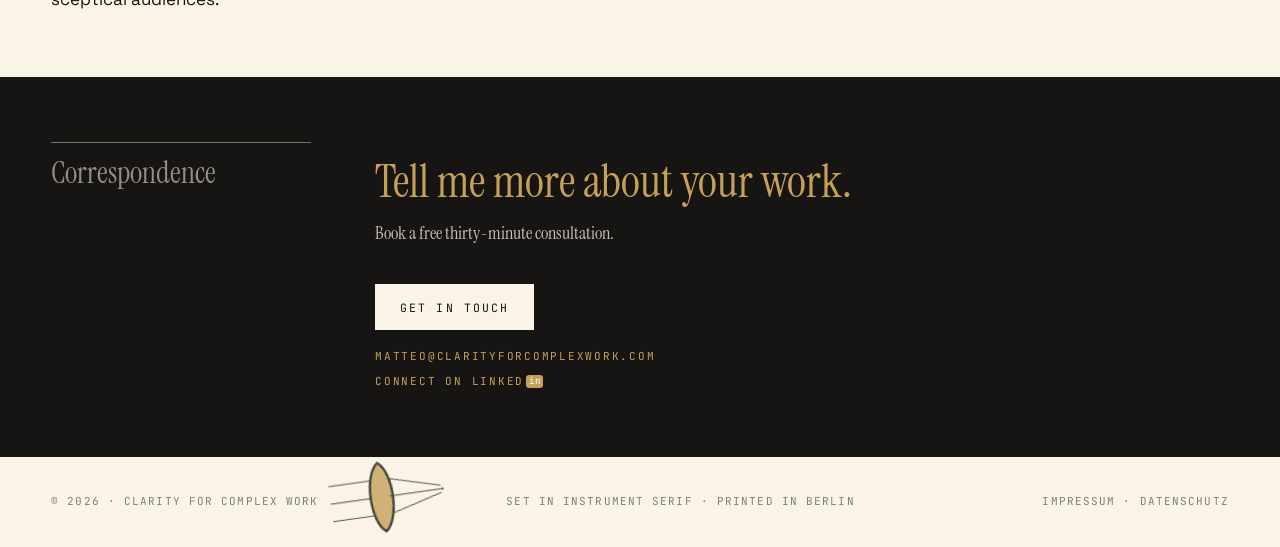
==== commit 09d5ec38: "Add files via upload" ====
--- a/about.html
+++ b/about.html
@@ -70,10 +70,10 @@
   <section class="sp-section">
     <div class="container">
       <div class="sp-prose">
-        <p class="dropcap">I work with NGOs, scale-ups, and artists and arts organisations on things that are too complex for conventional comms or marketing. The job is two-fold: helping clients get clear about what they do, and making that clarity resonate with the audiences that matter most &mdash; funders, partners, and the public itself.</p>
-        <p>The combination has defined a career that&rsquo;s moved deliberately between depth and reach. Originally from Toronto, I showed range and interest in the broadest array of fields, and finished a double bachelor’s in arts and science: physics alongside Eastern religions, calculus alongside Kafka. Writing held it together: specifically, writing about complex works of art and talking to the people who made them. I started as a freelance art journalist in Toronto and still write criticism today.</p>
+        <p class="dropcap">I work with NGOs, scale-ups, and artists and arts organisations on things that are too complex for conventional comms or marketing. My job is to help clients get clear about what they do, and make that clarity resonate with the audiences that matter most: funders, partners, and the public itself.</p>
+        <p>The combination has defined a career that&rsquo;s moved deliberately between depth and reach. Originally from Toronto, I showed range and interest in the broadest array of fields, and finished a double bachelor’s in arts and science: physics alongside Eastern religions, calculus alongside Kafka. Writing held it together, especially writing about art and talking to the people that made it. I started as a freelance art journalist in Toronto and still write criticism today.</p>
         <p>I went to Cornell for a PhD in German Literature, studying a culture at its highest level. But teaching and public engagement remained the point. I taught writing seminars to undergraduates and designed an award-winning course on the social significance of team sports, bringing high culture into everyday life without condescending to either.</p>
-        <p>After Cornell, I spent six years in marketing and sales in the wine industry, learning to read audiences in real time and adjust to their language &mdash; from rural Pennsylvanians to Michelin-starred sommeliers in New York to restaurateurs in Berlin. It was daily contact with people who weren’t going to meet me halfway.</p>
+        <p>After Cornell, I spent six years in marketing and sales in the wine industry, learning to read audiences in real time and adjust to their language: from rural Pennsylvanians to Michelin-starred sommeliers in New York to restaurateurs in Berlin. It was daily contact with people who weren’t going to meet me halfway.</p>
         <p>This consultancy is what that combination is for. Whether it&rsquo;s the European Climate Foundation, AI tech and social enterprise startups, or international artists and Berlin art galleries, what my clients get is something most strategic communications can&rsquo;t offer: the analytic depth to help them understand their work more fully, paired with the marketing instinct of someone who has spent years selling difficult things to sceptical audiences.</p>
       </div>
     </div>
--- a/styles.css
+++ b/styles.css
@@ -696,9 +696,9 @@
 }
 .sp-case-body {
   display: grid;
-  grid-template-columns: 1fr 1.3fr;
+  grid-template-columns: 0.8fr 1.45fr;
   gap: clamp(36px, 4.5vw, 64px);
-  align-items: start;
+  align-items: center;
   margin: 0 0 clamp(44px, 5.5vw, 72px);
 }
 .sp-case-figure {
@@ -729,7 +729,7 @@
 }
 .sp-case-desc p {
   font-family: var(--serif);
-  font-size: clamp(16.5px, 1.25vw, 19px);
+  font-size: clamp(17.5px, 1.4vw, 21px);
   line-height: 1.55;
   color: var(--ink);
   margin: 0 0 1.1em;
@@ -1329,10 +1329,10 @@
   border-color: var(--ink);
 }
 .hero-cta-row .hero-feature--ghost:hover .hero-feature-title {
-  color: var(--gold);
+  color: var(--paper);
 }
 .hero-cta-row .hero-feature--ghost:hover .hero-feature-arrow {
-  color: var(--gold);
+  color: var(--paper);
 }
 
 /* Phone: keep the two hero CTAs side-by-side instead of wrapping to a
@@ -3462,23 +3462,27 @@
 }
 .clarity-more {
   display: inline-flex;
-  align-items: center;
-  gap: 14px;
-  padding: 14px 22px 14px 26px;
-  font-family: var(--mono);
-  font-size: 11.5px; letter-spacing: 0.22em;
-  text-transform: uppercase;
+  align-items: baseline;
+  gap: 12px;
+  padding: 10px 16px 12px;
+  font-family: var(--display);
+  font-style: italic;
+  font-weight: 400;
+  font-size: clamp(18px, 1.6vw, 22px);
+  line-height: 1.1;
+  letter-spacing: -0.005em;
+  text-transform: none;
   white-space: nowrap;
   color: var(--ink);
   background: var(--gold);
   text-decoration: none;
-  border-radius: 2px;
-  transition: background 180ms ease, transform 180ms ease;
+  transition: background 180ms ease, color 180ms ease, transform 180ms ease;
 }
 .clarity-more:hover { background: var(--ink); color: var(--gold); transform: translateX(2px); }
 .clarity-more-arr {
   font-family: var(--display);
-  font-size: 18px;
+  font-style: italic;
+  font-size: clamp(16px, 1.4vw, 20px);
   letter-spacing: 0;
   line-height: 1;
 }
@@ -3507,22 +3511,21 @@
   font-size: clamp(18px, 1.6vw, 22px);
   line-height: 1.1;
   white-space: nowrap;
-  color: var(--gold);
+  color: var(--paper);
   transition: color 180ms ease;
 }
 .hero-feature-arrow {
   font-family: var(--display);
   font-style: italic;
   font-size: clamp(16px, 1.4vw, 20px);
-  color: var(--gold);
+  color: var(--paper);
   transition: transform 220ms ease, color 180ms ease;
 }
 .hero-feature:hover .hero-feature-arrow {
   transform: translateX(6px);
 }
-/* Solid black hero CTA matches the master .ctaA-btn: gold-on-ink at
-   rest, flips to ink-on-gold on hover. The ghost variant keeps its
-   own outline behaviour. */
+/* Solid black hero CTA: beige-on-ink at rest, flips to ink-on-gold
+   on hover. The ghost variant keeps its own outline. */
 .hero-feature:not(.hero-feature--ghost):hover { background: var(--gold); }
 .hero-feature:not(.hero-feature--ghost):hover .hero-feature-title,
 .hero-feature:not(.hero-feature--ghost):hover .hero-feature-arrow { color: var(--ink); }
